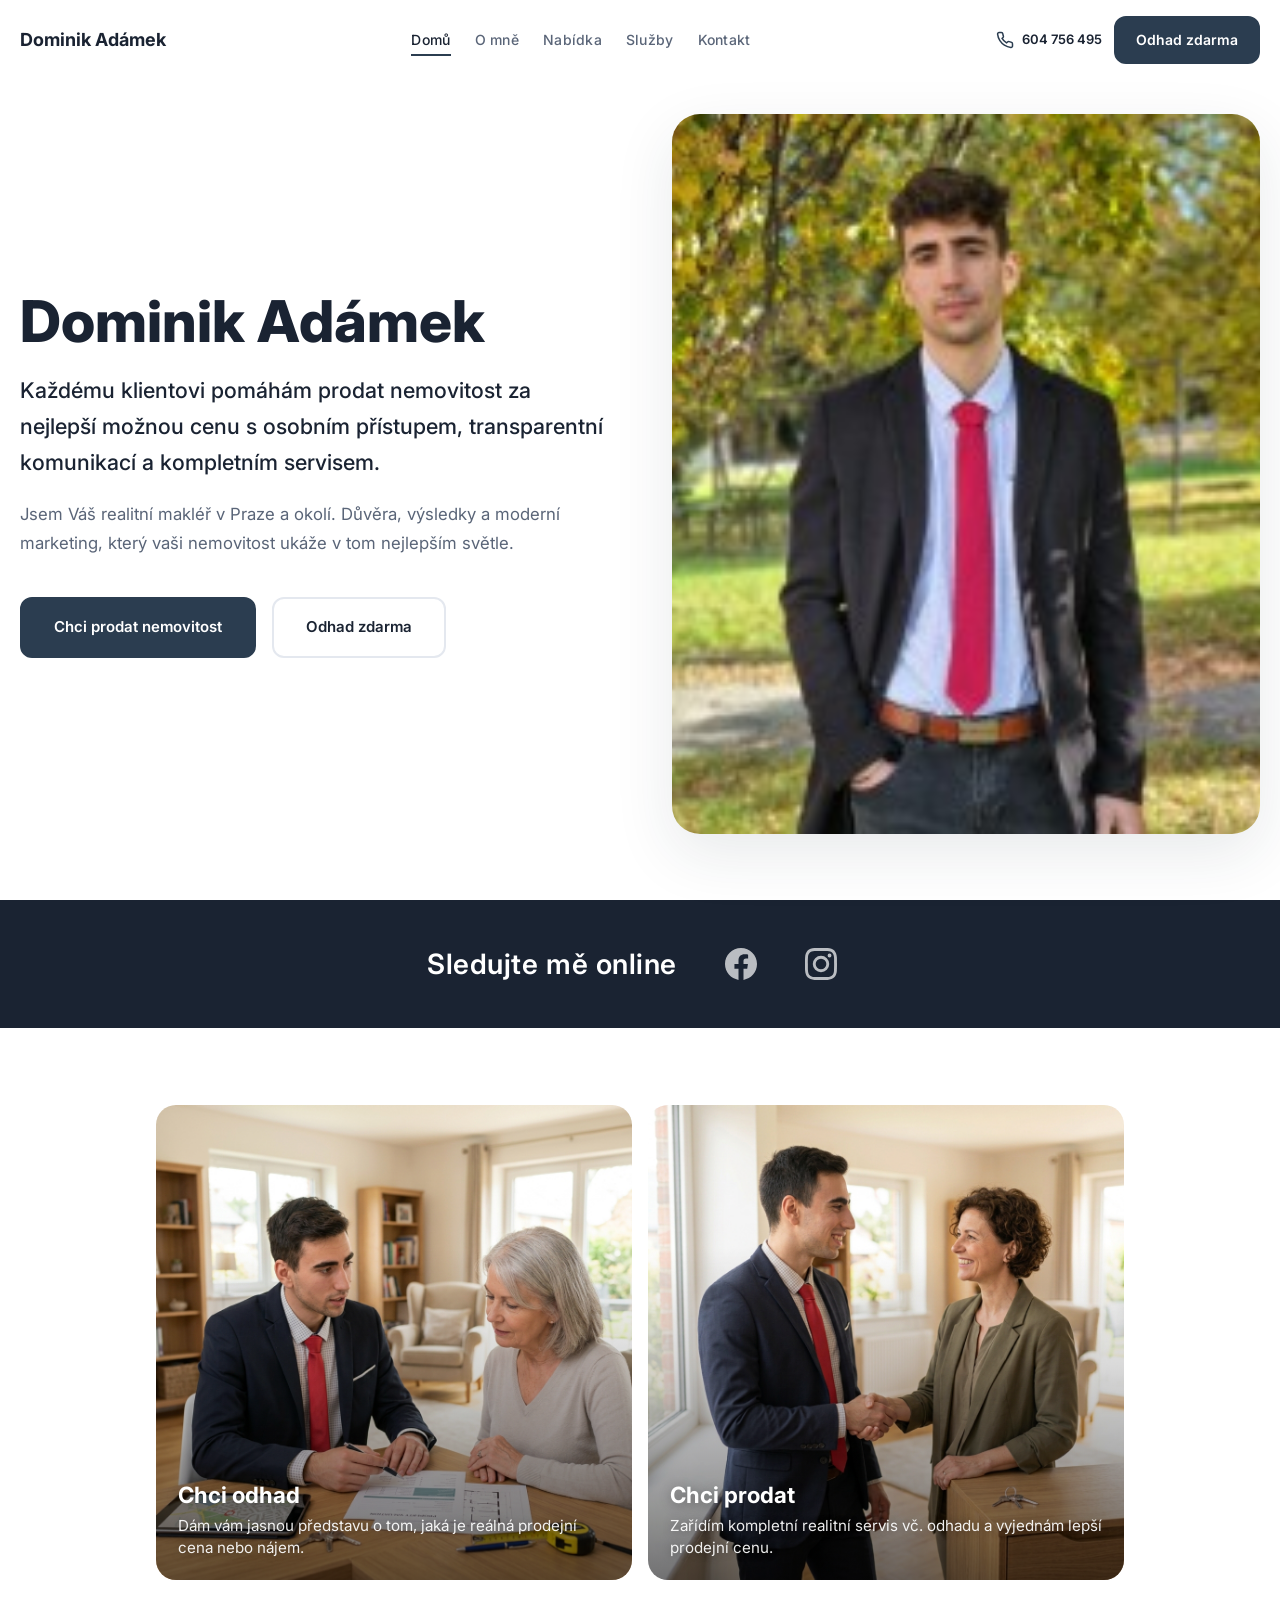
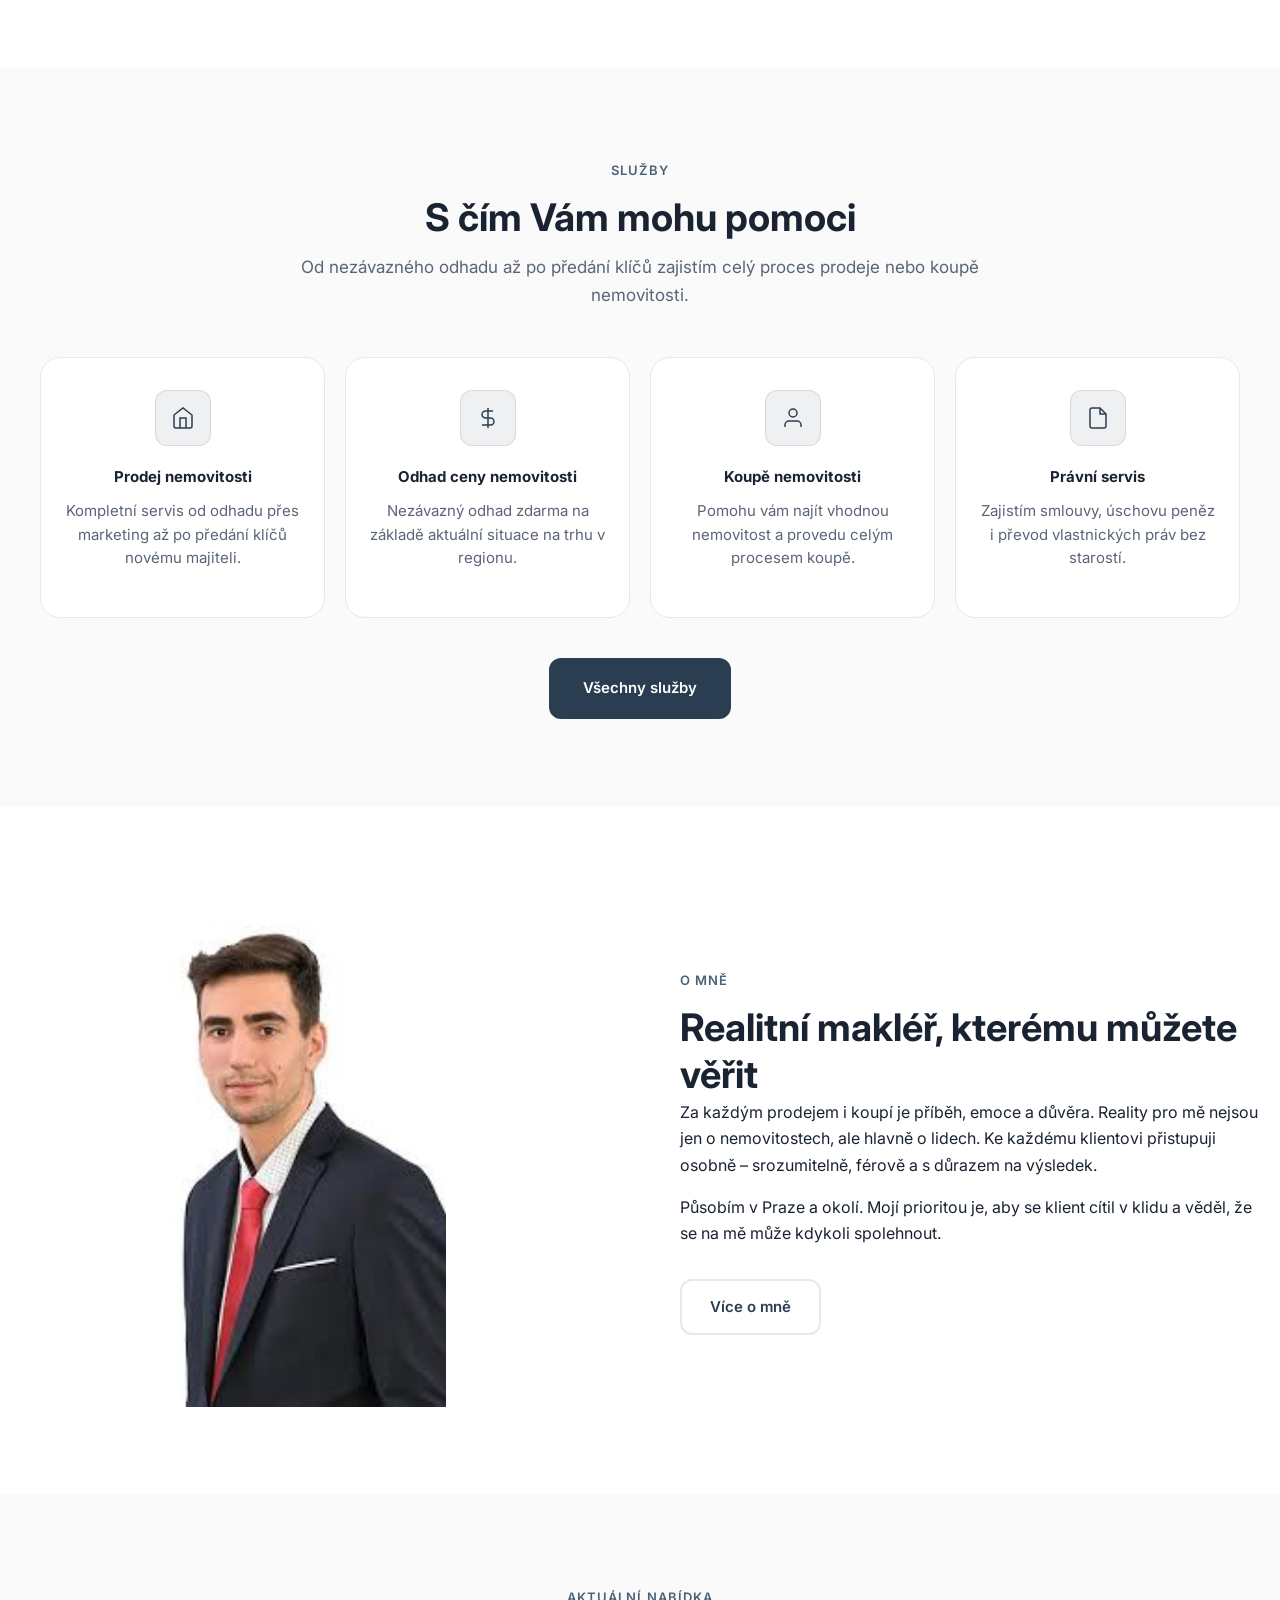
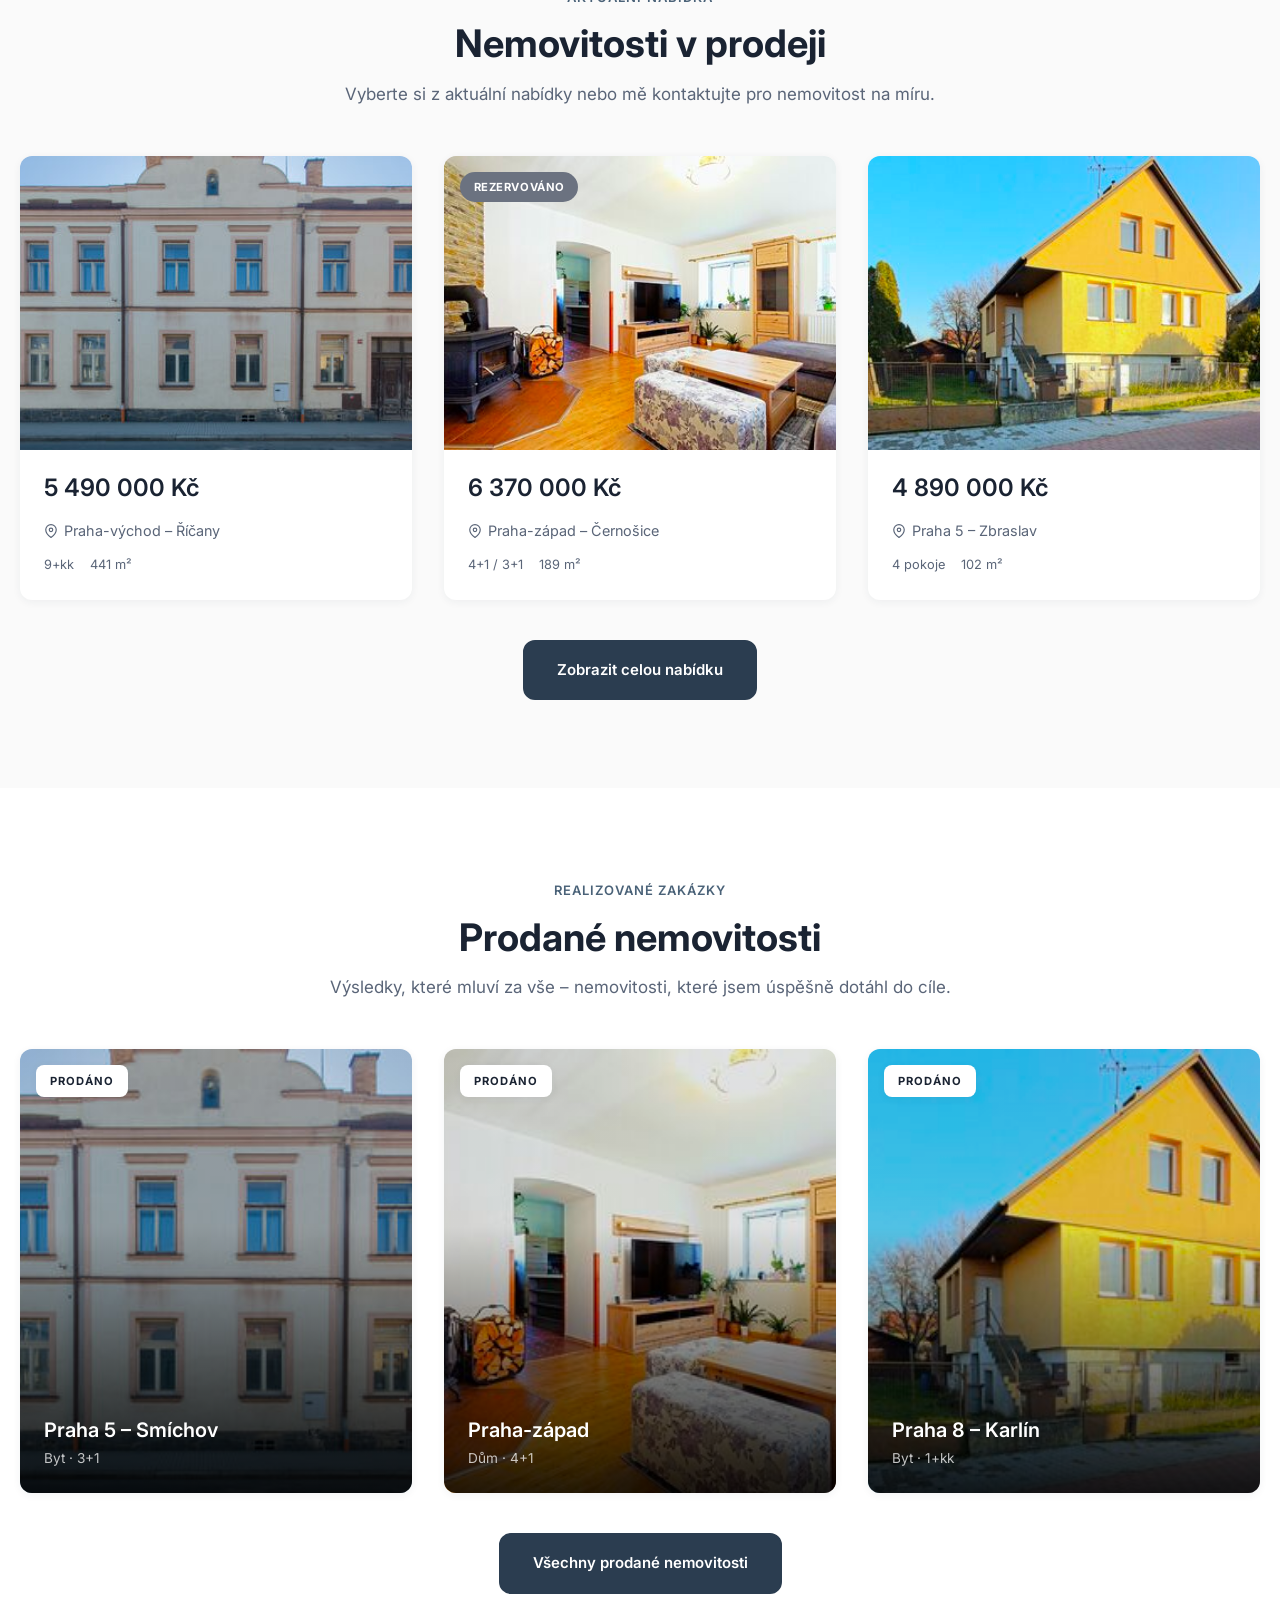
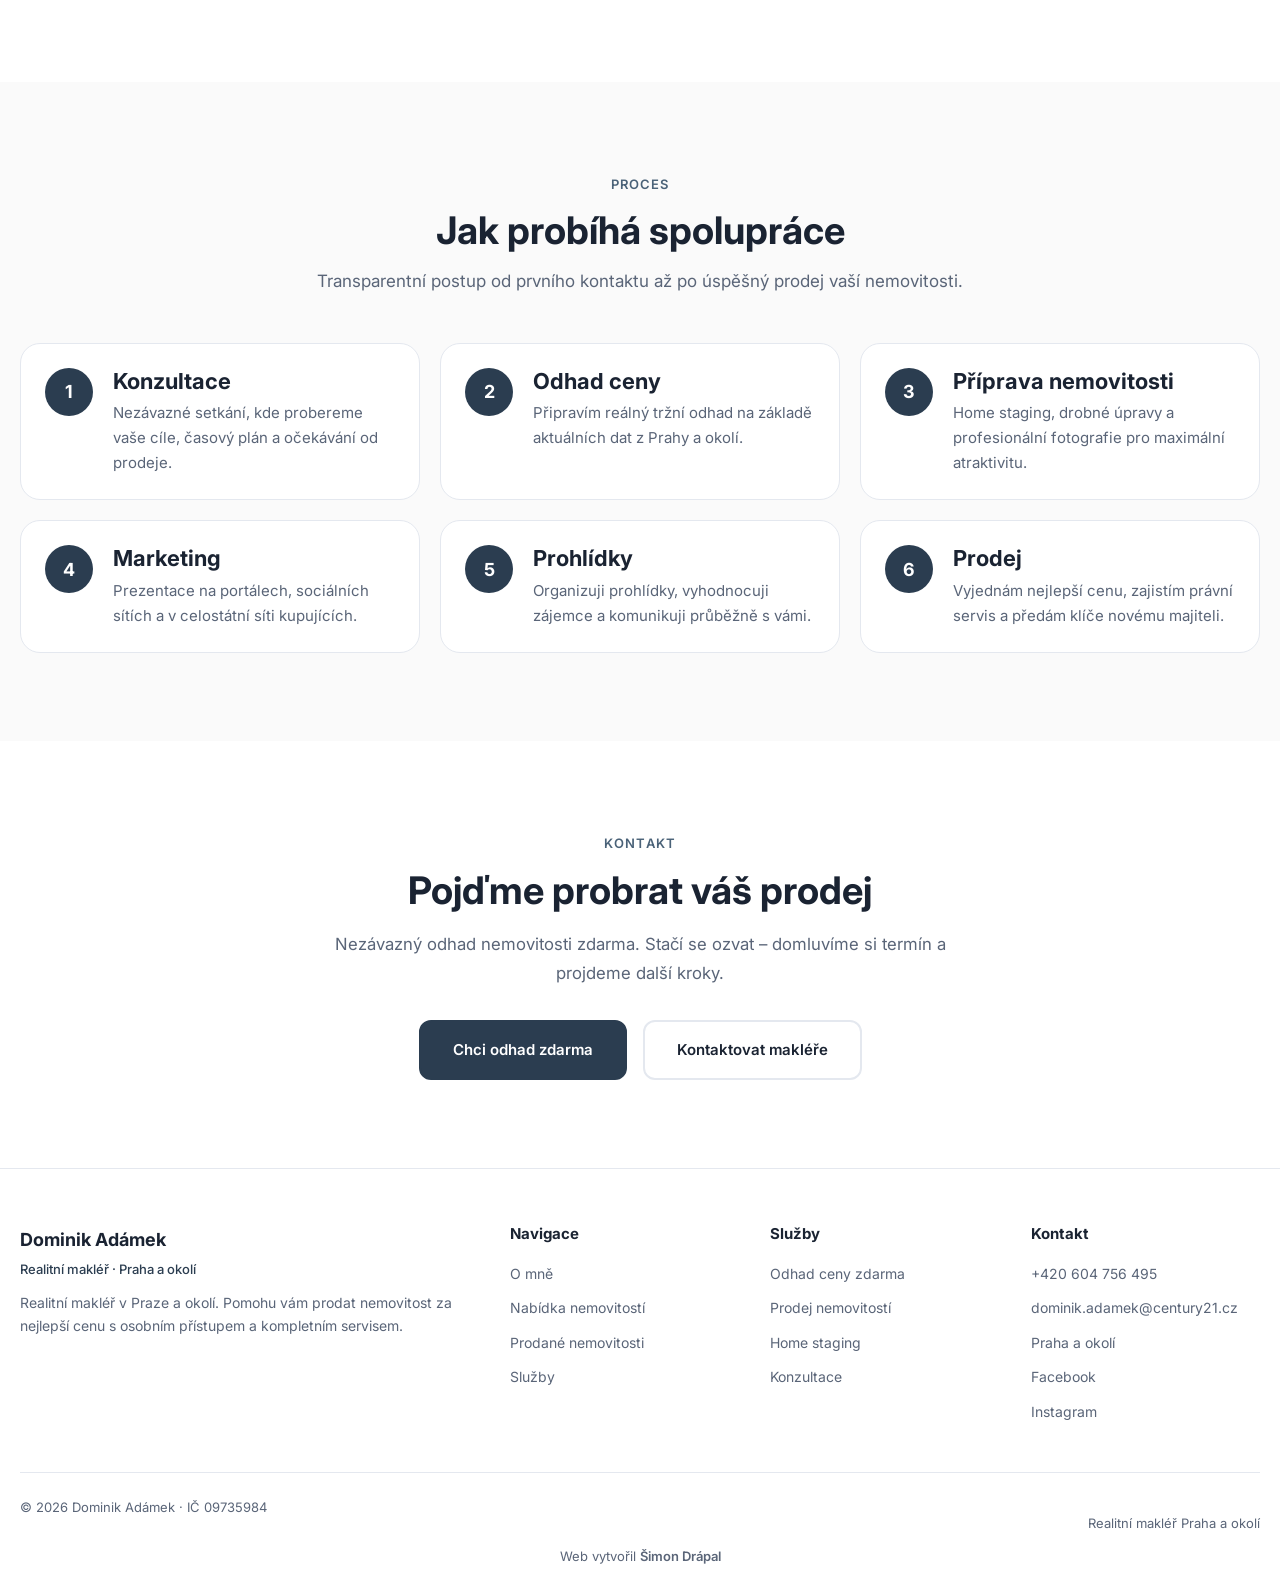
==== index.html @ d2e49d7f "ready pro prezentaci" ====
<!DOCTYPE html>
<html lang="cs">
<head>
  <meta charset="UTF-8">
  <meta name="viewport" content="width=device-width, initial-scale=1.0">
  <title>Dominik Adámek | Realitní makléř Praha a okolí</title>
  <meta name="description" content="Realitní makléř Dominik Adámek z Prahy. Prodej bytů, domů a nemovitostí v Praze a okolí. Nezávazný odhad ceny zdarma. Osobní přístup a maximální prodejní cena.">
  <meta name="keywords" content="realitní makléř Praha, prodej bytu Praha, prodej domu Praha, odhad nemovitosti zdarma Praha, realitní makléř Praha a okolí">
  <meta name="robots" content="index, follow">
  <link rel="canonical" href="index.html">

  <meta property="og:type" content="website">
  <meta property="og:title" content="Dominik Adámek | Realitní makléř Praha a okolí">
  <meta property="og:description" content="Prodám Vaši nemovitost za nejlepší možnou cenu. Realitní služby v Praze a okolí. Odhad ceny zdarma.">
  <meta property="og:url" content="index.html">
  <meta property="og:image" content="assets/images/agent.svg">
  <meta property="og:locale" content="cs_CZ">

  <meta name="twitter:card" content="summary_large_image">
  <meta name="twitter:title" content="Dominik Adámek | Realitní makléř Praha">
  <meta name="twitter:description" content="Prodej nemovitostí v Praze a okolí s osobním přístupem. Odhad ceny zdarma.">
  <meta name="twitter:image" content="assets/images/agent.svg">

  <link rel="preconnect" href="https://fonts.googleapis.com">
  <link rel="preconnect" href="https://fonts.gstatic.com" crossorigin>
  <link href="https://fonts.googleapis.com/css2?family=Inter:wght@400;500;600;700;800&display=swap" rel="stylesheet">
  <link rel="stylesheet" href="assets/css/style.css">

  <script type="application/ld+json">
  {
    "@context": "https://schema.org",
    "@type": "RealEstateAgent",
    "name": "Dominik Adámek",
    "image": "assets/images/agent.svg",
    "telephone": "+420604756495",
    "email": "dominik.adamek@century21.cz",
    "url": "index.html",
    "address": {
      "@type": "PostalAddress",
      "addressLocality": "Praha",
      "addressCountry": "CZ"
    },
    "areaServed": ["Praha", "Středočeský kraj"],
    "sameAs": [
      "https://www.facebook.com/p/Dominik-Ad%C3%A1mek-Realitn%C3%AD-Makl%C3%A9%C5%99-61567647118610/",
      "https://www.instagram.com/realityadamek/"
    ],
    "priceRange": "$$",
    "description": "Realitní makléř specializující se na prodej a pronájem nemovitostí v Praze a okolí."
  }
  </script>
  <script type="application/ld+json">
  {
    "@context": "https://schema.org",
    "@type": "LocalBusiness",
    "name": "Dominik Adámek – Realitní makléř",
    "image": "assets/images/agent.svg",
    "@id": "index.html",
    "url": "index.html",
    "telephone": "+420604756495",
    "email": "dominik.adamek@century21.cz",
    "address": {
      "@type": "PostalAddress",
      "addressLocality": "Praha",
      "addressCountry": "CZ"
    },
    "geo": {
      "@type": "GeoCoordinates",
      "latitude": 50.0755,
      "longitude": 14.4378
    },
    "openingHoursSpecification": {
      "@type": "OpeningHoursSpecification",
      "dayOfWeek": ["Monday","Tuesday","Wednesday","Thursday","Friday"],
      "opens": "08:00",
      "closes": "18:00"
    }
  }
  </script>
</head>
<body>

  <header class="header">
    <div class="container header__inner">
      <a href="index.html" class="logo" aria-label="Dominik Adámek – domů">Dominik Adámek</a>
      <nav class="header-nav" aria-label="Hlavní navigace">
        <ul>
          <li><a href="index.html">Domů</a></li>
          <li><a href="o-mne.html">O mně</a></li>
          <li><a href="nabidka.html">Nabídka</a></li>
          <li><a href="sluzby.html">Služby</a></li>
          <li><a href="kontakt.html">Kontakt</a></li>
        </ul>
      </nav>
      <div class="header__actions">
        <a href="tel:+420604756495" class="header__phone" aria-label="Zavolat na +420 604 756 495">
          <svg width="18" height="18" viewBox="0 0 24 24" fill="none" stroke="currentColor" stroke-width="2" aria-hidden="true"><path d="M22 16.92v3a2 2 0 0 1-2.18 2 19.79 19.79 0 0 1-8.63-3.07 19.5 19.5 0 0 1-6-6 19.79 19.79 0 0 1-3.07-8.67A2 2 0 0 1 4.11 2h3a2 2 0 0 1 2 1.72c.127.96.361 1.903.7 2.81a2 2 0 0 1-.45 2.11L8.09 9.91a16 16 0 0 0 6 6l1.27-1.27a2 2 0 0 1 2.11-.45c.907.339 1.85.573 2.81.7A2 2 0 0 1 22 16.92z"/></svg>
          <span>604 756 495</span>
        </a>
        <button class="nav-toggle" aria-label="Otevřít menu" aria-expanded="false">
          <span></span><span></span><span></span>
        </button>
        <a href="odhad.html" class="btn btn--primary btn--sm header__cta">Odhad zdarma</a>
      </div>
    </div>
  </header>

  <main>
    <!-- Hero -->
    <section class="hero" id="hero" aria-label="Úvodní sekce">
      <div class="container hero__inner">
        <div class="hero__content">
          <h1 class="hero__title">Dominik Adámek</h1>
          <p class="hero__subtitle">
            Každému klientovi pomáhám prodat nemovitost za nejlepší možnou cenu
            s osobním přístupem, transparentní komunikací a kompletním servisem.
          </p>
          <p class="hero__desc">
            Jsem Váš realitní makléř v Praze a okolí. Důvěra, výsledky
            a moderní marketing, který vaši nemovitost ukáže v tom nejlepším světle.
          </p>
          <div class="hero__cta">
            <a href="kontakt.html" class="btn btn--primary btn--lg">Chci prodat nemovitost</a>
            <a href="odhad.html" class="btn btn--outline-dark btn--lg">Odhad zdarma</a>
          </div>
        </div>
        <div class="hero__media-wrap">
          <img src="assets/images/fotka_1.jpeg" alt="Dominik Adámek, realitní makléř v Praze a okolí" class="hero__media" width="800" height="800" fetchpriority="high">
        </div>
      </div>
    </section>

    <div class="social-bar" aria-label="Sociální sítě">
      <div class="container social-bar__inner">
        <span class="social-bar__label">Sledujte mě online</span>
        <div class="social-bar__links">
          <a href="https://www.facebook.com/p/Dominik-Ad%C3%A1mek-Realitn%C3%AD-Makl%C3%A9%C5%99-61567647118610/" class="social-bar__link" target="_blank" rel="noopener noreferrer" aria-label="Facebook"><svg viewBox="0 0 24 24" fill="currentColor" width="32" height="32"><path d="M24 12.073c0-6.627-5.373-12-12-12s-12 5.373-12 12c0 5.99 4.388 10.954 10.125 11.854v-8.385H7.078v-3.47h3.047V9.43c0-3.007 1.792-4.669 4.533-4.669 1.312 0 2.686.235 2.686.235v2.953H15.83c-1.491 0-1.956.925-1.956 1.874v2.25h3.328l-.532 3.47h-2.796v8.385C19.612 23.027 24 18.062 24 12.073z"/></svg></a>
          <a href="https://www.instagram.com/realityadamek/" class="social-bar__link" target="_blank" rel="noopener noreferrer" aria-label="Instagram"><svg viewBox="0 0 24 24" fill="currentColor" width="32" height="32"><path d="M12 2.163c3.204 0 3.584.012 4.85.07 3.252.148 4.771 1.691 4.919 4.919.058 1.265.069 1.645.069 4.849 0 3.205-.012 3.584-.069 4.849-.149 3.225-1.664 4.771-4.919 4.919-1.266.058-1.644.07-4.85.07-3.204 0-3.584-.012-4.849-.07-3.26-.149-4.771-1.699-4.919-4.92-.058-1.265-.07-1.644-.07-4.849 0-3.204.013-3.583.07-4.849.149-3.227 1.664-4.771 4.919-4.919 1.266-.057 1.645-.069 4.849-.069zM12 0C8.741 0 8.333.014 7.053.072 2.695.272.273 2.69.073 7.052.014 8.333 0 8.741 0 12c0 3.259.014 3.668.072 4.948.2 4.358 2.618 6.78 6.98 6.98C8.333 23.986 8.741 24 12 24c3.259 0 3.668-.014 4.948-.072 4.354-.2 6.782-2.618 6.979-6.98.059-1.28.073-1.689.073-4.948 0-3.259-.014-3.667-.072-4.947-.196-4.354-2.617-6.78-6.979-6.98C15.668.014 15.259 0 12 0zm0 5.838a6.162 6.162 0 100 12.324 6.162 6.162 0 000-12.324zM12 16a4 4 0 110-8 4 4 0 010 8zm6.406-11.845a1.44 1.44 0 100 2.881 1.44 1.44 0 000-2.881z"/></svg></a>
        </div>
      </div>
    </div>

    <section class="cta-cards section" aria-label="Rychlé akce">
      <div class="container">
        <div class="cta-cards__grid">
          <a href="odhad.html" class="cta-card">
            <img src="assets/images/chci_odhad.jpg" alt="" class="cta-card__image" loading="lazy" width="800" height="800">
            <div class="cta-card__overlay">
              <h3 class="cta-card__title">Chci odhad</h3>
              <p class="cta-card__desc">Dám vám jasnou představu o tom, jaká je reálná prodejní cena nebo nájem.</p>
            </div>
          </a>
          <a href="kontakt.html" class="cta-card">
            <img src="assets/images/chci_prodat.jpg" alt="" class="cta-card__image" loading="lazy" width="800" height="800">
            <div class="cta-card__overlay">
              <h3 class="cta-card__title">Chci prodat</h3>
              <p class="cta-card__desc">Zařídím kompletní realitní servis vč. odhadu a vyjednám lepší prodejní cenu.</p>
            </div>
          </a>
        </div>
      </div>
    </section>

    <!-- Services -->
    <section class="section section--alt section-preview">
      <div class="container">
        <div class="section__header" data-animate>
          <span class="section__label">Služby</span>
          <h2>S čím Vám mohu pomoci</h2>
          <p class="section__subtitle">Od nezávazného odhadu až po předání klíčů zajistím celý proces prodeje nebo koupě nemovitosti.</p>
        </div>
        <div class="services-grid services-grid--preview">
          <div class="service-card service-card--preview" data-animate>
            <div class="service-card__icon" aria-hidden="true">
              <svg width="24" height="24" viewBox="0 0 24 24" fill="none" stroke="currentColor" stroke-width="1.5"><path d="M3 9l9-7 9 7v11a2 2 0 0 1-2 2H5a2 2 0 0 1-2-2z"/><polyline points="9 22 9 12 15 12 15 22"/></svg>
            </div>
            <h3>Prodej nemovitosti</h3>
            <p class="service-card__desc">Kompletní servis od odhadu přes marketing až po předání klíčů novému majiteli.</p>
          </div>
          <div class="service-card service-card--preview" data-animate>
            <div class="service-card__icon" aria-hidden="true">
              <svg width="24" height="24" viewBox="0 0 24 24" fill="none" stroke="currentColor" stroke-width="1.5"><path d="M12 2v20M17 5H9.5a3.5 3.5 0 0 0 0 7h5a3.5 3.5 0 0 1 0 7H6"/></svg>
            </div>
            <h3>Odhad ceny nemovitosti</h3>
            <p class="service-card__desc">Nezávazný odhad zdarma na základě aktuální situace na trhu v regionu.</p>
          </div>
          <div class="service-card service-card--preview" data-animate>
            <div class="service-card__icon" aria-hidden="true">
              <svg width="24" height="24" viewBox="0 0 24 24" fill="none" stroke="currentColor" stroke-width="1.5"><path d="M20 21v-2a4 4 0 0 0-4-4H8a4 4 0 0 0-4 4v2"/><circle cx="12" cy="7" r="4"/></svg>
            </div>
            <h3>Koupě nemovitosti</h3>
            <p class="service-card__desc">Pomohu vám najít vhodnou nemovitost a provedu celým procesem koupě.</p>
          </div>
          <div class="service-card service-card--preview" data-animate>
            <div class="service-card__icon" aria-hidden="true">
              <svg width="24" height="24" viewBox="0 0 24 24" fill="none" stroke="currentColor" stroke-width="1.5"><path d="M14 2H6a2 2 0 0 0-2 2v16a2 2 0 0 0 2 2h12a2 2 0 0 0 2-2V8z"/><polyline points="14 2 14 8 20 8"/></svg>
            </div>
            <h3>Právní servis</h3>
            <p class="service-card__desc">Zajistím smlouvy, úschovu peněz i převod vlastnických práv bez starostí.</p>
          </div>
        </div>
        <div class="section-preview__footer" data-animate>
          <a href="sluzby.html" class="btn btn--primary btn--lg">Všechny služby</a>
        </div>
      </div>
    </section>

    <!-- About preview -->
    <section class="section">
      <div class="container">
        <div class="about-preview">
          <div class="about-preview__image" data-animate>
            <img src="assets/images/fotka_2.jpeg" alt="Dominik Adámek – realitní makléř Praha a okolí" width="1000" height="1284" loading="lazy">
          </div>
          <div data-animate>
            <span class="section__label">O mně</span>
            <h2>Realitní makléř, kterému můžete věřit</h2>
            <p>Za každým prodejem i koupí je příběh, emoce a důvěra. Reality pro mě nejsou jen o nemovitostech, ale hlavně o lidech. Ke každému klientovi přistupuji osobně – srozumitelně, férově a s důrazem na výsledek.</p>
            <p>Působím v Praze a okolí. Mojí prioritou je, aby se klient cítil v klidu a věděl, že se na mě může kdykoli spolehnout.</p>
            <a href="o-mne.html" class="btn btn--secondary mt-2">Více o mně</a>
          </div>
        </div>
      </div>
    </section>

    <!-- Active listings -->
    <section class="section section--alt section-preview">
      <div class="container">
        <div class="section__header" data-animate>
          <span class="section__label">Aktuální nabídka</span>
          <h2>Nemovitosti v prodeji</h2>
          <p class="section__subtitle">Vyberte si z aktuální nabídky nebo mě kontaktujte pro nemovitost na míru.</p>
        </div>
        <div class="listings-grid" id="featured-properties" data-limit="3"></div>
        <div class="section-preview__footer" data-animate>
          <a href="nabidka.html" class="btn btn--primary btn--lg">Zobrazit celou nabídku</a>
        </div>
      </div>
    </section>

    <!-- Sold properties -->
    <section class="section section-preview">
      <div class="container">
        <div class="section__header" data-animate>
          <span class="section__label">Realizované zakázky</span>
          <h2>Prodané nemovitosti</h2>
          <p class="section__subtitle">Výsledky, které mluví za vše – nemovitosti, které jsem úspěšně dotáhl do cíle.</p>
        </div>
        <div class="deals-grid" id="sold-preview" data-limit="3"></div>
        <div class="section-preview__footer" data-animate>
          <a href="nabidka.html?tab=prodano" class="btn btn--primary btn--lg">Všechny prodané nemovitosti</a>
        </div>
      </div>
    </section>

    <!-- Process -->
    <section class="section section--alt">
      <div class="container">
        <div class="section__header" data-animate>
          <span class="section__label">Proces</span>
          <h2>Jak probíhá spolupráce</h2>
          <p class="section__subtitle">Transparentní postup od prvního kontaktu až po úspěšný prodej vaší nemovitosti.</p>
        </div>
        <div class="process-grid">
          <div class="process-step" data-animate>
            <div class="process-step__number">1</div>
            <div>
              <h3>Konzultace</h3>
              <p>Nezávazné setkání, kde probereme vaše cíle, časový plán a očekávání od prodeje.</p>
            </div>
          </div>
          <div class="process-step" data-animate>
            <div class="process-step__number">2</div>
            <div>
              <h3>Odhad ceny</h3>
              <p>Připravím reálný tržní odhad na základě aktuálních dat z Prahy a okolí.</p>
            </div>
          </div>
          <div class="process-step" data-animate>
            <div class="process-step__number">3</div>
            <div>
              <h3>Příprava nemovitosti</h3>
              <p>Home staging, drobné úpravy a profesionální fotografie pro maximální atraktivitu.</p>
            </div>
          </div>
          <div class="process-step" data-animate>
            <div class="process-step__number">4</div>
            <div>
              <h3>Marketing</h3>
              <p>Prezentace na portálech, sociálních sítích a v celostátní síti kupujících.</p>
            </div>
          </div>
          <div class="process-step" data-animate>
            <div class="process-step__number">5</div>
            <div>
              <h3>Prohlídky</h3>
              <p>Organizuji prohlídky, vyhodnocuji zájemce a komunikuji průběžně s vámi.</p>
            </div>
          </div>
          <div class="process-step" data-animate>
            <div class="process-step__number">6</div>
            <div>
              <h3>Prodej</h3>
              <p>Vyjednám nejlepší cenu, zajistím právní servis a předám klíče novému majiteli.</p>
            </div>
          </div>
        </div>
      </div>
    </section>

    <section class="section home-cta" aria-labelledby="preview-kontakt">
      <div class="container">
        <div class="home-cta__inner" data-animate>
          <span class="section__label">Kontakt</span>
          <h2 id="preview-kontakt">Pojďme probrat váš prodej</h2>
          <p class="home-cta__desc">Nezávazný odhad nemovitosti zdarma. Stačí se ozvat – domluvíme si termín a projdeme další kroky.</p>
          <div class="home-cta__actions">
            <a href="odhad.html" class="btn btn--primary btn--lg">Chci odhad zdarma</a>
            <a href="kontakt.html" class="btn btn--outline-dark btn--lg">Kontaktovat makléře</a>
          </div>
        </div>
      </div>
    </section>
  </main>

  <footer class="footer">
    <div class="container">
      <div class="footer__grid">
        <div class="footer__brand">
          <a href="index.html" class="logo">Dominik Adámek</a>
          <span class="logo__tagline">Realitní makléř · Praha a okolí</span>
          <p>Realitní makléř v Praze a okolí. Pomohu vám prodat nemovitost za nejlepší cenu s osobním přístupem a kompletním servisem.</p>
        </div>
        <div>
          <h4>Navigace</h4>
          <ul>
            <li><a href="o-mne.html">O mně</a></li>
            <li><a href="nabidka.html">Nabídka nemovitostí</a></li>
            <li><a href="nabidka.html?tab=prodano">Prodané nemovitosti</a></li>
            <li><a href="sluzby.html">Služby</a></li>
          </ul>
        </div>
        <div>
          <h4>Služby</h4>
          <ul>
            <li><a href="odhad.html">Odhad ceny zdarma</a></li>
            <li><a href="sluzby.html">Prodej nemovitostí</a></li>
            <li><a href="sluzby.html">Home staging</a></li>
            <li><a href="kontakt.html">Konzultace</a></li>
          </ul>
        </div>
        <div>
          <h4>Kontakt</h4>
          <ul>
            <li><a href="tel:+420604756495">+420 604 756 495</a></li>
            <li><a href="mailto:dominik.adamek@century21.cz">dominik.adamek@century21.cz</a></li>
            <li><a href="kontakt.html">Praha a okolí</a></li>
            <li><a href="https://www.facebook.com/p/Dominik-Ad%C3%A1mek-Realitn%C3%AD-Makl%C3%A9%C5%99-61567647118610/" target="_blank" rel="noopener">Facebook</a></li>
            <li><a href="https://www.instagram.com/realityadamek/" target="_blank" rel="noopener">Instagram</a></li>
          </ul>
        </div>
      </div>
      <div class="footer__bottom">
        <p>&copy; 2026 Dominik Adámek · IČ 09735984</p>
        <p>Realitní makléř Praha a okolí</p>
      </div>
      <p class="footer__credit">Web vytvořil <a href="https://simondrapal.cz/" target="_blank" rel="noopener noreferrer">Šimon Drápal</a></p>
    </div>
  </footer>

  <script src="assets/js/properties-data.js" defer></script>
  <script src="assets/js/main.js" defer></script>
</body>
</html>
---- assets/css/style.css ----
/* ============================================
   Dominik Adámek – Realitní makléř
   Mobile First · Clean · Personal
   ============================================ */

:root {
  --color-primary: #2b3d50;
  --color-primary-dark: #1e2d3d;
  --color-primary-light: #4a6278;
  --color-accent: #4a6278;
  --color-accent-hover: #2b3d50;
  --color-star: #f4c105;
  --color-sky: #5b7b8c;
  --color-sold: #5c6b7a;
  --color-error: #c0392b;
  --color-white: #ffffff;
  --color-bg: #fafafa;
  --color-bg-alt: #f5f7fa;
  --color-text: #1a2332;
  --color-text-muted: #5a6578;
  --color-border: #e4e8ef;
  --color-success: #1a8a4a;
  --color-primary-soft: rgba(43, 61, 80, 0.08);
  --color-accent-soft: rgba(43, 61, 80, 0.12);

  --font-sans: 'Inter', system-ui, -apple-system, 'Segoe UI', Roboto, sans-serif;
  --radius-sm: 8px;
  --radius-md: 12px;
  --radius-lg: 20px;
  --radius-xl: 28px;
  --shadow-sm: 0 2px 8px rgba(30, 45, 61, 0.06);
  --shadow-md: 0 8px 30px rgba(30, 45, 61, 0.08);
  --shadow-lg: 0 20px 60px rgba(30, 45, 61, 0.1);
  --transition: 0.3s cubic-bezier(0.4, 0, 0.2, 1);
  --header-height: 72px;
  --container: 1440px;
}

*, *::before, *::after { box-sizing: border-box; margin: 0; padding: 0; }

html {
  scroll-behavior: smooth;
  -webkit-text-size-adjust: 100%;
}

body {
  font-family: var(--font-sans);
  font-size: 1rem;
  line-height: 1.65;
  color: var(--color-text);
  background: var(--color-white);
  overflow-x: hidden;
}


img {
  max-width: 100%;
  height: auto;
  display: block;
}

a {
  color: var(--color-primary);
  text-decoration: none;
  transition: color var(--transition);
}

a:hover { color: var(--color-accent); }

ul, ol { list-style: none; }

h1, h2, h3, h4 {
  line-height: 1.25;
  font-weight: 700;
  color: var(--color-text);
}

h1 { font-size: clamp(2rem, 5vw, 3.25rem); }
h2 { font-size: clamp(1.625rem, 3.5vw, 2.375rem); }
h3 { font-size: clamp(1.125rem, 2vw, 1.375rem); }

p + p { margin-top: 1rem; }

.container {
  width: 100%;
  max-width: var(--container);
  margin: 0 auto;
  padding: 0 1.25rem;
}

.section {
  padding: 4rem 0;
}

.section--alt {
  background: var(--color-bg);
}

.section--dark {
  background: var(--color-bg);
  color: var(--color-text);
}

.section--dark h2,
.section--dark h3,
.section--dark p { color: var(--color-text); }

.section__header {
  text-align: center;
  max-width: 680px;
  margin: 0 auto 3rem;
}

.section__label {
  display: inline-block;
  font-size: 0.8125rem;
  font-weight: 600;
  letter-spacing: 0.08em;
  text-transform: uppercase;
  color: var(--color-accent);
  margin-bottom: 0.75rem;
}

.section__subtitle {
  color: var(--color-text-muted);
  font-size: 1.0625rem;
  margin-top: 0.75rem;
}

.section--dark .section__subtitle { color: var(--color-text-muted); }

/* ── Buttons ── */
.btn {
  display: inline-flex;
  align-items: center;
  justify-content: center;
  gap: 0.5rem;
  padding: 0.875rem 1.75rem;
  font-size: 0.9375rem;
  font-weight: 600;
  font-family: inherit;
  border-radius: var(--radius-md);
  border: 2px solid transparent;
  cursor: pointer;
  transition: all var(--transition);
  text-align: center;
  white-space: nowrap;
}

.btn--primary {
  background: var(--color-primary);
  color: var(--color-white);
  border-color: var(--color-primary);
}

.btn--primary:hover {
  background: var(--color-primary-dark);
  border-color: var(--color-primary-dark);
  color: var(--color-white);
  transform: translateY(-2px);
  box-shadow: 0 6px 20px rgba(30, 45, 61, 0.25);
}

.btn--secondary {
  background: transparent;
  color: var(--color-primary);
  border-color: var(--color-border);
}

.btn--secondary:hover {
  background: var(--color-primary-soft);
  border-color: var(--color-primary);
  color: var(--color-primary);
  transform: translateY(-2px);
}

.btn--outline {
  background: transparent;
  color: var(--color-primary);
  border-color: var(--color-primary);
}

.btn--outline:hover {
  background: var(--color-primary);
  color: var(--color-white);
}

.btn--white {
  background: var(--color-white);
  color: var(--color-text);
  border-color: var(--color-border);
}

.btn--white:hover {
  background: var(--color-bg);
  color: var(--color-text);
  border-color: var(--color-text-muted);
}

.btn--outline-dark {
  background: transparent;
  color: var(--color-text);
  border-color: var(--color-border);
}

.btn--outline-dark:hover {
  border-color: var(--color-text);
  background: var(--color-bg);
  color: var(--color-text);
  transform: translateY(-2px);
}

.btn--lg {
  padding: 1rem 2rem;
  font-size: 0.9375rem;
}

.btn--sm {
  padding: 0.625rem 1.25rem;
  font-size: 0.875rem;
}

.btn--ghost {
  background: transparent;
  border: 2px solid var(--color-border);
  color: var(--color-text);
}

.btn--ghost:hover {
  border-color: var(--color-primary);
  color: var(--color-primary);
  background: var(--color-primary-soft);
}

.btn-group {
  display: flex;
  flex-wrap: wrap;
  gap: 1rem;
}

/* ── Header ── */
.header {
  position: fixed;
  top: 0;
  left: 0;
  right: 0;
  z-index: 1000;
  height: var(--header-height);
  background: rgba(255, 255, 255, 0.95);
  backdrop-filter: blur(12px);
  -webkit-backdrop-filter: blur(12px);
  border-bottom: 1px solid transparent;
  transition: all var(--transition);
}

.header.is-scrolled {
  border-bottom-color: var(--color-border);
  box-shadow: var(--shadow-sm);
}

.header__inner {
  display: flex;
  align-items: center;
  gap: 1rem;
  height: var(--header-height);
}

.logo {
  font-weight: 700;
  font-size: clamp(1rem, 2.5vw, 1.125rem);
  color: var(--color-text);
  white-space: nowrap;
  flex-shrink: 0;
}

.logo:hover { color: var(--color-primary); }

.header-nav {
  flex: 1;
  min-width: 0;
}

.header-nav ul {
  display: flex;
  align-items: center;
  justify-content: center;
  gap: 1.5rem;
  flex-wrap: wrap;
}

.header-nav a {
  display: block;
  padding: 0.125rem 0;
  font-size: 0.8125rem;
  font-weight: 500;
  color: var(--color-text-muted);
  letter-spacing: 0.02em;
  transition: color var(--transition);
  white-space: nowrap;
  position: relative;
}

.header-nav a::after {
  content: '';
  position: absolute;
  bottom: -2px;
  left: 0;
  width: 0;
  height: 2px;
  background: var(--color-primary);
  transition: width var(--transition);
}

.header-nav a:hover,
.header-nav a.is-active {
  color: var(--color-text);
  background: transparent;
}

.header-nav a:hover::after,
.header-nav a.is-active::after {
  width: 100%;
}

.header__actions {
  display: flex;
  align-items: center;
  gap: 0.75rem;
  flex-shrink: 0;
  margin-left: auto;
}

.header__phone {
  display: none;
  align-items: center;
  gap: 0.5rem;
  color: var(--color-text);
  font-size: 0.8125rem;
  font-weight: 600;
  white-space: nowrap;
  transition: color var(--transition);
}

.header__phone:hover {
  color: var(--color-primary);
}

.header__phone svg {
  flex-shrink: 0;
  color: var(--color-primary);
}

.header__cta {
  flex-shrink: 0;
}

.nav-toggle {
  display: flex;
  flex-direction: column;
  justify-content: center;
  gap: 5px;
  width: 40px;
  height: 40px;
  background: none;
  border: none;
  cursor: pointer;
  padding: 8px;
  z-index: 1001;
  flex-shrink: 0;
}

.nav-toggle span {
  display: block;
  width: 20px;
  height: 2px;
  background: var(--color-text);
  border-radius: 2px;
  transition: all var(--transition);
}

.nav-toggle.is-active span:nth-child(1) {
  transform: translateY(7px) rotate(45deg);
}

.nav-toggle.is-active span:nth-child(2) { opacity: 0; }

.nav-toggle.is-active span:nth-child(3) {
  transform: translateY(-7px) rotate(-45deg);
}

body.nav-open { overflow: hidden; }

/* ── Hero ── */
.hero {
  position: relative;
  min-height: 100vh;
  min-height: 100dvh;
  display: flex;
  align-items: center;
  background: var(--color-white);
  padding: calc(var(--header-height) + 2rem) 0 4rem;
}

.hero__inner {
  display: grid;
  grid-template-columns: 1fr 1fr;
  gap: clamp(2rem, 5vw, 4rem);
  align-items: center;
}

.hero__content {
  position: relative;
  z-index: 1;
  text-align: left;
  color: var(--color-text);
}

.hero__partner {
  display: flex;
  align-items: center;
  margin-bottom: clamp(16px, 1.875vw, 27px);
}

.hero__partner-logo {
  height: clamp(64px, 6vw, 88px);
  width: auto;
  max-width: min(100%, 280px);
  display: block;
}

.hero__title {
  font-size: clamp(2.25rem, 4.5vw, 3.75rem);
  font-weight: 800;
  line-height: 1.1;
  margin-bottom: 0.75rem;
  color: var(--color-text);
}

.hero__subtitle {
  font-size: clamp(1.05rem, 2vw, 1.35rem);
  font-weight: 500;
  color: var(--color-text);
  margin-bottom: 1.25rem;
  line-height: 1.65;
  max-width: 620px;
}

.hero__desc {
  font-size: clamp(0.95rem, 1.5vw, 1.05rem);
  color: var(--color-text-muted);
  max-width: 620px;
  margin: 0 0 2.5rem;
  line-height: 1.7;
}

.hero__cta {
  display: flex;
  gap: 1rem;
  justify-content: flex-start;
  flex-wrap: wrap;
}

.hero__media-wrap {
  position: relative;
  border-radius: var(--radius-xl);
  overflow: hidden;
  box-shadow: var(--shadow-lg);
  aspect-ratio: 4 / 5;
  max-height: min(80vh, 760px);
  justify-self: stretch;
  width: 100%;
}

.hero__media,
.hero__video {
  width: 100%;
  height: 100%;
  object-fit: cover;
  object-position: center top;
  display: block;
}

.hero__bg {
  position: absolute;
  inset: 0;
  z-index: 0;
  opacity: 0.5;
}

.hero__bg img {
  width: 100%;
  height: 100%;
  object-fit: cover;
}

.hero__overlay {
  position: absolute;
  inset: 0;
  background: linear-gradient(
    to bottom,
    rgba(43, 61, 80, 0.04) 0%,
    rgba(255, 255, 255, 0.82) 45%,
    rgba(255, 255, 255, 1) 100%
  );
}

.hero__badge {
  display: inline-flex;
  align-items: center;
  gap: 0.5rem;
  background: var(--color-primary-soft);
  border: 1px solid rgba(43, 61, 80, 0.15);
  color: var(--color-primary);
  padding: 0.5rem 1rem;
  border-radius: 50px;
  font-size: 0.8125rem;
  font-weight: 600;
  margin-bottom: 1.5rem;
}

.hero h1 {
  color: var(--color-text);
  margin-bottom: 1.25rem;
}

.hero--page {
  min-height: auto;
  padding: calc(var(--header-height) + 3rem) 0 1.5rem;
  background: var(--color-white);
}

.hero--page-gray {
  background: var(--color-bg);
}

.hero--page:has(+ .section),
.hero--page:has(+ .page-placeholder) {
  padding-bottom: 1.5rem;
}

.hero--page + .section {
  padding-top: 1.5rem;
}

.hero--page .hero__content {
  max-width: none;
}

.hero--page h1 {
  font-size: clamp(2rem, 4vw, 3rem);
  font-weight: 700;
  line-height: 1.15;
  margin-bottom: 0.75rem;
  color: var(--color-text);
}

.hero--page .hero__subtitle {
  font-size: 1.05rem;
  font-weight: 400;
  color: var(--color-text-muted);
  line-height: 1.7;
  margin-bottom: 0;
  max-width: 640px;
}

.hero__logo {
  margin-top: 2rem;
}

.hero__logo a {
  display: inline-block;
  opacity: 0.9;
  transition: opacity var(--transition), transform var(--transition);
}

.hero__logo a:hover {
  opacity: 1;
  transform: scale(1.03);
}

.hero__logo img {
  display: block;
  width: auto;
  max-width: min(140px, 42vw);
  height: auto;
}

/* ── Social bar ── */
.social-bar {
  background: var(--color-text);
  padding: 2rem 0;
}

.social-bar__inner {
  display: flex;
  align-items: center;
  justify-content: center;
  gap: 2rem;
  flex-wrap: wrap;
}

.social-bar__label {
  font-size: clamp(1.25rem, 2.5vw, 1.75rem);
  font-weight: 600;
  letter-spacing: 0.02em;
  color: var(--color-white);
}

.social-bar__links {
  display: flex;
  gap: 1rem;
}

.social-bar__link {
  display: flex;
  align-items: center;
  justify-content: center;
  width: 64px;
  height: 64px;
  color: rgba(255, 255, 255, 0.7);
  transition: all var(--transition);
}

.social-bar__link:hover {
  color: var(--color-accent);
  transform: translateY(-3px);
}

/* ── CTA cards ── */
.cta-cards {
  background: var(--color-white);
  padding: 0 0 4rem;
}

.social-bar + .cta-cards {
  padding-top: clamp(3.5rem, 6vw, 5.5rem);
}

.cta-cards__grid {
  display: grid;
  grid-template-columns: repeat(2, 1fr);
  gap: 1rem;
  width: 78%;
  margin: 0 auto;
}

.cta-card {
  position: relative;
  display: block;
  aspect-ratio: 1 / 1;
  border-radius: var(--radius-lg);
  overflow: hidden;
}

.cta-card::after {
  content: '';
  position: absolute;
  inset: 0;
  background: linear-gradient(
    to top,
    rgba(0, 0, 0, 0.55) 0%,
    rgba(0, 0, 0, 0.15) 45%,
    transparent 70%
  );
  z-index: 1;
  pointer-events: none;
}

.cta-card:hover .cta-card__image {
  transform: scale(1.05);
}

.cta-card__image {
  position: absolute;
  inset: 0;
  width: 100%;
  height: 100%;
  object-fit: cover;
  transition: transform 0.5s ease;
}

.cta-card__overlay {
  position: absolute;
  bottom: 0;
  left: 0;
  right: 0;
  z-index: 2;
  padding: clamp(0.85rem, 2vw, 1.35rem);
}

.cta-card__title {
  font-size: clamp(1.05rem, 2vw, 1.4rem);
  font-weight: 700;
  color: var(--color-white);
  margin-bottom: 0.35rem;
  line-height: 1.2;
  text-shadow: 0 2px 12px rgba(0, 0, 0, 0.35);
}

.cta-card__desc {
  font-size: clamp(0.85rem, 1.3vw, 0.95rem);
  color: rgba(255, 255, 255, 0.92);
  line-height: 1.45;
  text-shadow: 0 1px 8px rgba(0, 0, 0, 0.35);
}

/* ── Trust cards ── */
.trust-grid {
  display: grid;
  grid-template-columns: 1fr;
  gap: 1.25rem;
}

.trust-card {
  background: var(--color-white);
  border-radius: var(--radius-lg);
  padding: 1.75rem;
  box-shadow: var(--shadow-sm);
  border: 1px solid var(--color-border);
  transition: all var(--transition);
}

.trust-card:hover {
  transform: translateY(-4px);
  box-shadow: var(--shadow-md);
}

.trust-card__icon {
  width: 52px;
  height: 52px;
  background: var(--color-primary-soft);
  border: 1px solid rgba(43, 61, 80, 0.12);
  border-radius: var(--radius-md);
  display: flex;
  align-items: center;
  justify-content: center;
  color: var(--color-primary);
  margin-bottom: 1.25rem;
}

.trust-card h3 { margin-bottom: 0.5rem; }

.trust-card p {
  color: var(--color-text-muted);
  font-size: 0.9375rem;
}

/* ── About preview ── */
.about-preview {
  display: grid;
  grid-template-columns: 1fr;
  gap: 3rem;
  align-items: center;
}

.about-preview__image {
  position: relative;
  width: 100%;
  max-width: 32rem;
  aspect-ratio: 1;
  border-radius: var(--radius-xl);
  overflow: hidden;
  background: transparent;
}

.about-preview__image img {
  display: block;
  width: 100%;
  height: 100%;
  object-fit: contain;
  object-position: top center;
}

.about__intro {
  color: var(--color-text-muted);
  margin-bottom: 1rem;
}

.about__intro:last-of-type {
  margin-bottom: 1.75rem;
}

.about__social {
  display: flex;
  flex-wrap: wrap;
  align-items: center;
  gap: 0.75rem;
}

.about__social-link {
  display: flex;
  align-items: center;
  justify-content: center;
  width: 48px;
  height: 48px;
  border-radius: 50%;
  border: 1px solid var(--color-border);
  background: var(--color-white);
  color: var(--color-text);
  transition: all var(--transition);
}

.about__social-link:hover {
  border-color: var(--color-primary);
  background: var(--color-primary-soft);
  color: var(--color-primary);
  transform: translateY(-2px);
}

.about__social-link svg {
  width: 22px;
  height: 22px;
}

/* ── Property cards ── */
.properties-grid,
.listings-grid,
.deals-grid {
  display: grid;
  grid-template-columns: repeat(auto-fill, minmax(320px, 1fr));
  gap: 2rem;
}

.section-preview__footer {
  display: flex;
  justify-content: center;
  margin-top: 2.5rem;
}

a.listing-card,
a.deal-card {
  display: block;
  text-decoration: none;
  color: inherit;
}

.listing-card {
  background: var(--color-white);
  border-radius: var(--radius-md);
  overflow: hidden;
  box-shadow: var(--shadow-sm);
  transition:
    transform 0.5s ease,
    box-shadow 0.5s ease;
}

.listing-card:hover {
  transform: translateY(-4px);
  box-shadow: var(--shadow-lg);
}

.listing-card__image-wrap {
  position: relative;
  aspect-ratio: 4 / 3;
  overflow: hidden;
}

.listing-card__image {
  width: 100%;
  height: 100%;
  object-fit: cover;
  transition: transform 0.6s ease;
}

.listing-card:hover .listing-card__image {
  transform: scale(1.035);
}

.listing-card__badge {
  position: absolute;
  top: 1rem;
  left: 1rem;
  padding: 0.35rem 0.85rem;
  border-radius: 50px;
  font-size: 0.7rem;
  font-weight: 700;
  text-transform: uppercase;
  letter-spacing: 0.05em;
  background: var(--color-primary);
  color: var(--color-white);
}

.listing-card__badge--reserved {
  background: #6b7280;
  color: var(--color-white);
}

.listing-card__body {
  padding: 1.5rem;
}

.listing-card__price {
  font-size: 1.5rem;
  font-weight: 600;
  color: var(--color-text);
  margin-bottom: 0.5rem;
  line-height: 1.2;
}

.listing-card__location {
  display: flex;
  align-items: center;
  gap: 0.35rem;
  color: var(--color-text-muted);
  font-size: 0.9rem;
  margin-bottom: 0.75rem;
}

.listing-card__location svg {
  width: 14px;
  height: 14px;
  flex-shrink: 0;
}

.listing-card__meta {
  display: flex;
  flex-wrap: wrap;
  gap: 1rem;
  font-size: 0.8rem;
  color: var(--color-text-muted);
}

.deal-card {
  position: relative;
  display: block;
  border-radius: var(--radius-md);
  overflow: hidden;
  box-shadow: var(--shadow-sm);
  transition:
    transform 0.5s ease,
    box-shadow 0.5s ease;
}

.deal-card:hover {
  transform: translateY(-4px);
  box-shadow: var(--shadow-lg);
}

.deal-card__image {
  position: absolute;
  inset: 0;
  width: 100%;
  height: 100%;
  object-fit: cover;
  z-index: 0;
  transition: transform 0.6s ease;
}

.deal-card:hover .deal-card__image {
  transform: scale(1.035);
}

.deal-card__overlay {
  position: absolute;
  inset: 0;
  z-index: 1;
  background: linear-gradient(to top, rgba(0, 0, 0, 0.85) 0%, rgba(0, 0, 0, 0.1) 60%);
  display: flex;
  flex-direction: column;
  justify-content: flex-end;
  padding: 1.5rem;
  transition: background 0.5s ease;
}

.deal-card:hover .deal-card__overlay {
  background: linear-gradient(to top, rgba(0, 0, 0, 0.9) 0%, rgba(0, 0, 0, 0.2) 60%);
}

.deal-card__result {
  position: absolute;
  top: 1rem;
  left: 1rem;
  z-index: 2;
  margin: 0;
  padding: 0.4rem 0.85rem;
  border-radius: var(--radius-sm);
  background: var(--color-white);
  color: var(--color-text);
  box-shadow: var(--shadow-sm);
  font-size: 0.7rem;
  font-weight: 700;
  letter-spacing: 0.1em;
  text-transform: uppercase;
}

.deal-card__location {
  font-size: 1.25rem;
  font-weight: 600;
  color: var(--color-white);
  margin-bottom: 0.25rem;
  line-height: 1.25;
}

.deal-card__type {
  font-size: 0.85rem;
  color: rgba(255, 255, 255, 0.75);
}

.deal-card__sizer {
  visibility: hidden;
  pointer-events: none;
}

.property-card {
  background: var(--color-white);
  border-radius: var(--radius-lg);
  overflow: hidden;
  box-shadow: var(--shadow-sm);
  border: 1px solid var(--color-border);
  transition: transform 0.5s ease, box-shadow 0.5s ease;
}

.property-card:hover {
  transform: translateY(-4px);
  box-shadow: var(--shadow-md);
}

.property-card__image {
  position: relative;
  overflow: hidden;
}

.property-card__image img {
  width: 100%;
  aspect-ratio: 16/11;
  object-fit: cover;
  transition: transform 0.6s ease;
}

.property-card:hover .property-card__image img {
  transform: scale(1.035);
}

.property-badge {
  position: absolute;
  top: 1rem;
  left: 1rem;
  padding: 0.375rem 0.875rem;
  border-radius: 50px;
  font-size: 0.75rem;
  font-weight: 700;
  text-transform: uppercase;
  letter-spacing: 0.05em;
}

.property-badge--sold {
  background: var(--color-sold);
  color: var(--color-white);
}

.property-badge--reserved {
  background: #6b7280;
  color: var(--color-white);
}

.property-card__image a {
  display: block;
  height: 100%;
}

.property-card__body { padding: 1.5rem; }

.property-card__title { margin-bottom: 0.5rem; }

.property-card__location {
  display: flex;
  align-items: center;
  gap: 0.375rem;
  color: var(--color-text-muted);
  font-size: 0.875rem;
  margin-bottom: 0.5rem;
}

.property-card__params {
  font-size: 0.875rem;
  color: var(--color-text-muted);
  margin-bottom: 0.75rem;
}

.property-card__price {
  font-size: 1.25rem;
  font-weight: 700;
  color: var(--color-primary);
  margin-bottom: 1rem;
}

.property-sold-info {
  font-size: 0.875rem;
  color: var(--color-success);
  font-weight: 600;
  margin-bottom: 1rem;
}

/* ── Process steps ── */
.process-grid {
  display: grid;
  grid-template-columns: 1fr;
  gap: 1.25rem;
  counter-reset: step;
}

.process-step {
  display: flex;
  gap: 1.25rem;
  background: var(--color-white);
  border-radius: var(--radius-lg);
  padding: 1.5rem;
  border: 1px solid var(--color-border);
  position: relative;
}

.process-step__number {
  flex-shrink: 0;
  width: 48px;
  height: 48px;
  background: var(--color-primary);
  color: var(--color-white);
  border-radius: 50%;
  display: flex;
  align-items: center;
  justify-content: center;
  font-weight: 700;
  font-size: 1.125rem;
}

.process-step h3 { margin-bottom: 0.375rem; }

.process-step p {
  color: var(--color-text-muted);
  font-size: 0.9375rem;
}

/* ── Testimonials ── */
.testimonials-grid {
  display: grid;
  grid-template-columns: 1fr;
  gap: 1.5rem;
}

.testimonial-card {
  background: var(--color-white);
  border-radius: var(--radius-lg);
  padding: 2rem;
  box-shadow: var(--shadow-sm);
  border: 1px solid var(--color-border);
}

.testimonial-card__stars {
  color: var(--color-star);
  font-size: 1.125rem;
  margin-bottom: 1rem;
  letter-spacing: 2px;
}

.testimonial-card__text {
  font-size: 1rem;
  font-style: italic;
  color: var(--color-text);
  margin-bottom: 1.5rem;
  line-height: 1.7;
}

.testimonial-card__author {
  display: flex;
  flex-direction: column;
  gap: 0.125rem;
}

.testimonial-card__name {
  font-weight: 600;
  font-size: 0.9375rem;
}

.testimonial-card__location {
  font-size: 0.8125rem;
  color: var(--color-text-muted);
}

/* ── Testimonials preview (O mně) ── */
.testimonials-preview {
  padding-block: clamp(3rem, 5vw, 4rem);
}

.testimonials-preview .section__header {
  margin-bottom: 2rem;
}

.testimonials-preview__peek {
  display: grid;
  grid-template-columns: repeat(3, 1fr);
  gap: 1rem;
  max-width: 920px;
  margin: 0 auto;
  position: relative;
}

.testimonials-preview__peek::before,
.testimonials-preview__peek::after {
  content: '';
  position: absolute;
  top: 0;
  bottom: 0;
  width: 12%;
  z-index: 1;
  pointer-events: none;
}

.testimonials-preview__peek::before {
  left: 0;
  background: linear-gradient(to right, var(--color-white), transparent);
}

.testimonials-preview__peek::after {
  right: 0;
  background: linear-gradient(to left, var(--color-white), transparent);
}

.testimonials-preview .testimonial-card {
  opacity: 0.68;
  background: rgba(255, 255, 255, 0.42);
  border: 1px solid rgba(0, 0, 0, 0.06);
  padding: 1.35rem 1.15rem;
  backdrop-filter: blur(6px);
  -webkit-backdrop-filter: blur(6px);
  pointer-events: none;
  user-select: none;
  text-align: center;
}

.testimonials-preview .testimonial-card:nth-child(2) {
  opacity: 0.82;
}

.testimonials-preview .testimonial-card__stars {
  display: flex;
  justify-content: center;
  gap: 2px;
  color: var(--color-star);
  margin-bottom: 0.85rem;
}

.testimonials-preview .testimonial-card__stars svg {
  width: 14px;
  height: 14px;
}

.testimonials-preview .testimonial-card__quote {
  font-size: 0.82rem;
  font-style: italic;
  line-height: 1.55;
  color: var(--color-text-muted);
  margin-bottom: 1rem;
  display: -webkit-box;
  -webkit-line-clamp: 4;
  -webkit-box-orient: vertical;
  overflow: hidden;
}

.testimonials-preview .testimonial-card__author {
  font-weight: 600;
  font-size: 0.85rem;
  color: var(--color-text);
}

.testimonials-preview .testimonial-card__role {
  font-size: 0.72rem;
  color: var(--color-text-muted);
  margin-top: 0.25rem;
}

.testimonials-preview .section-preview__footer {
  margin-top: 2rem;
}

@media (max-width: 767px) {
  .testimonials-preview__peek {
    grid-template-columns: 1fr;
    max-width: 340px;
  }

  .testimonials-preview__peek::before,
  .testimonials-preview__peek::after {
    display: none;
  }

  .testimonials-preview .testimonial-card {
    opacity: 0.78;
  }
}

/* ── Home CTA (bez karty) ── */
.section:not(.section--alt) + .home-cta {
  background: var(--color-bg);
}

.home-cta__inner {
  text-align: center;
  max-width: 640px;
  margin: 0 auto;
}

.home-cta__inner h2 {
  margin-bottom: 1rem;
}

.home-cta__desc {
  font-size: 1.05rem;
  color: var(--color-text-muted);
  line-height: 1.7;
  margin-bottom: 2rem;
}

.home-cta__actions {
  display: flex;
  gap: 1rem;
  justify-content: center;
  flex-wrap: wrap;
}

/* ── Stats ── */
.stats-grid {
  display: grid;
  grid-template-columns: repeat(2, 1fr);
  gap: 1.5rem;
}

.stat-item {
  text-align: center;
  padding: 1.5rem;
}

.stat-item__number {
  font-size: clamp(2rem, 5vw, 3rem);
  font-weight: 800;
  color: var(--color-primary);
  line-height: 1;
  margin-bottom: 0.5rem;
}

.stat-item__label {
  font-size: 0.875rem;
  color: var(--color-text-muted);
  font-weight: 500;
}

/* ── Services ── */
.services-grid {
  display: grid;
  grid-template-columns: 1fr;
  gap: 1.5rem;
}

.services-grid--preview {
  grid-template-columns: 1fr;
  gap: 1.25rem;
  max-width: 1200px;
  margin: 0 auto;
}

.service-card {
  background: var(--color-white);
  border-radius: var(--radius-lg);
  padding: 2rem;
  border: 1px solid var(--color-border);
  transition:
    box-shadow 0.45s cubic-bezier(0.22, 1, 0.36, 1),
    border-color 0.45s cubic-bezier(0.22, 1, 0.36, 1);
}

.service-card--preview {
  text-align: center;
  padding: 2rem 1.5rem;
  transition:
    box-shadow 0.45s cubic-bezier(0.22, 1, 0.36, 1),
    border-color 0.45s cubic-bezier(0.22, 1, 0.36, 1),
    transform 0.45s cubic-bezier(0.22, 1, 0.36, 1);
}

.service-card--preview .service-card__icon {
  margin-left: auto;
  margin-right: auto;
}

.service-card--preview h3 {
  margin-bottom: 0.5rem;
  font-size: 0.9375rem;
  line-height: 1.4;
}

.service-card__desc {
  font-size: 0.8125rem;
  color: var(--color-text-muted);
  line-height: 1.55;
  margin: 0;
}

.service-card:hover {
  box-shadow: var(--shadow-md);
  border-color: var(--color-primary-light);
}

.service-card__icon {
  width: 56px;
  height: 56px;
  background: var(--color-primary-soft);
  border: 1px solid rgba(43, 61, 80, 0.12);
  border-radius: var(--radius-md);
  display: flex;
  align-items: center;
  justify-content: center;
  color: var(--color-primary);
  margin-bottom: 1.25rem;
}

.service-card h3 { margin-bottom: 0.75rem; }

.service-card p {
  color: var(--color-text-muted);
  font-size: 0.9375rem;
  margin-bottom: 1rem;
}

.service-card__benefits {
  margin-bottom: 1.5rem;
}

.service-card__benefits li {
  position: relative;
  padding-left: 1.25rem;
  font-size: 0.875rem;
  color: var(--color-text-muted);
  margin-bottom: 0.375rem;
}

.service-card__benefits li::before {
  content: '✓';
  position: absolute;
  left: 0;
  color: var(--color-success);
  font-weight: 700;
}

/* ── Forms ── */
.form-grid {
  display: grid;
  grid-template-columns: 1fr;
  gap: 2.5rem;
}

.form-group { margin-bottom: 1.25rem; }

.form-group label {
  display: block;
  font-weight: 600;
  font-size: 0.875rem;
  margin-bottom: 0.5rem;
  color: var(--color-text);
}

.form-group input,
.form-group select,
.form-group textarea {
  width: 100%;
  padding: 0.875rem 1rem;
  font-family: inherit;
  font-size: 1rem;
  border: 2px solid var(--color-border);
  border-radius: var(--radius-md);
  background: var(--color-white);
  transition: border-color var(--transition);
  color: var(--color-text);
}

.form-group input:focus,
.form-group select:focus,
.form-group textarea:focus {
  outline: none;
  border-color: var(--color-primary);
}

.form-group textarea { resize: vertical; min-height: 120px; }

.form-group.has-error input,
.form-group.has-error select,
.form-group.has-error textarea {
  border-color: var(--color-error);
}

.form-error {
  display: none;
  color: var(--color-error);
  font-size: 0.8125rem;
  margin-top: 0.375rem;
}

.form-group.has-error .form-error { display: block; }

.form-checkbox {
  display: flex;
  align-items: flex-start;
  gap: 0.75rem;
}

.form-checkbox input {
  width: auto;
  margin-top: 0.25rem;
  flex-shrink: 0;
}

.form-checkbox label {
  font-weight: 400;
  font-size: 0.875rem;
  color: var(--color-text-muted);
  margin-bottom: 0;
}

.form-success {
  background: #e8f5ee;
  color: var(--color-success);
  padding: 1rem 1.25rem;
  border-radius: var(--radius-md);
  font-weight: 500;
  margin-bottom: 1.25rem;
}

.form-card {
  background: var(--color-white);
  border-radius: var(--radius-xl);
  padding: 2rem;
  box-shadow: var(--shadow-md);
  border: 1px solid var(--color-border);
}

/* ── Property view switch ── */
.property-view-tabs {
  display: flex;
  gap: 0.5rem;
  margin-bottom: 2.5rem;
  padding: 0.35rem;
  background: var(--color-bg);
  border-radius: 50px;
  width: fit-content;
  max-width: 100%;
  border: 1px solid var(--color-border);
}

.property-view-tab {
  font-size: 0.9rem;
  font-weight: 600;
  padding: 0.75rem 1.75rem;
  border-radius: 50px;
  border: none;
  background: transparent;
  color: var(--color-text-muted);
  font-family: inherit;
  cursor: pointer;
  transition: all var(--transition);
  white-space: nowrap;
}

.property-view-tab:hover {
  color: var(--color-text);
}

.property-view-tab.is-active {
  background: var(--color-primary);
  color: var(--color-white);
}

.property-panel[hidden] {
  display: none;
}

/* ── Filter tabs ── */
.filter-tabs {
  display: flex;
  flex-wrap: wrap;
  gap: 0.5rem;
  justify-content: center;
  margin-bottom: 2.5rem;
}

.filter-tab {
  padding: 0.625rem 1.25rem;
  font-family: inherit;
  font-size: 0.875rem;
  font-weight: 600;
  border: 2px solid var(--color-border);
  border-radius: 50px;
  background: var(--color-white);
  color: var(--color-text-muted);
  cursor: pointer;
  transition: all var(--transition);
}

.filter-tab:hover,
.filter-tab.is-active {
  border-color: var(--color-primary);
  color: var(--color-primary);
  background: var(--color-primary-soft);
}

/* ── FAQ ── */
.faq-list { max-width: 800px; margin: 0 auto; }

.faq-item {
  border-bottom: 1px solid var(--color-border);
}

.faq-question {
  width: 100%;
  display: flex;
  align-items: center;
  justify-content: space-between;
  gap: 1rem;
  padding: 1.25rem 0;
  background: none;
  border: none;
  font-family: inherit;
  font-size: 1.0625rem;
  font-weight: 600;
  color: var(--color-text);
  cursor: pointer;
  text-align: left;
}

.faq-question::after {
  content: '+';
  font-size: 1.5rem;
  font-weight: 400;
  color: var(--color-primary);
  transition: transform var(--transition);
  flex-shrink: 0;
}

.faq-item.is-open .faq-question::after {
  transform: rotate(45deg);
}

.faq-answer {
  max-height: 0;
  overflow: hidden;
  transition: max-height 0.4s ease, padding 0.4s ease;
}

.faq-item.is-open .faq-answer {
  max-height: 300px;
  padding-bottom: 1.25rem;
}

.faq-answer p {
  color: var(--color-text-muted);
  font-size: 0.9375rem;
}

/* ── Values ── */
.values-grid {
  display: grid;
  grid-template-columns: 1fr 1fr;
  gap: 1rem;
}

.value-card {
  background: var(--color-white);
  border-radius: var(--radius-md);
  padding: 1.25rem;
  text-align: center;
  border: 1px solid var(--color-border);
}

.value-card__icon {
  font-size: 1.75rem;
  margin-bottom: 0.5rem;
}

.value-card h4 { font-size: 0.9375rem; }

/* ── SEO content blocks ── */
.seo-content {
  max-width: 800px;
  margin: 0 auto;
}

.seo-content h3 {
  margin-top: 2rem;
  margin-bottom: 0.75rem;
}

.seo-content p {
  color: var(--color-text-muted);
  font-size: 0.9375rem;
}

.seo-locations {
  display: flex;
  flex-wrap: wrap;
  gap: 0.5rem;
  margin-top: 1.5rem;
}

.seo-locations span {
  background: var(--color-bg);
  padding: 0.375rem 0.875rem;
  border-radius: 50px;
  font-size: 0.8125rem;
  color: var(--color-text-muted);
  border: 1px solid var(--color-border);
}

/* ── Contact page ── */
.contact-page .container {
  max-width: min(1180px, 100%);
}

.contact-split {
  display: grid;
  gap: clamp(2.5rem, 6vw, 5rem);
  align-items: stretch;
}

.contact-info {
  display: flex;
  flex-direction: column;
  gap: clamp(2rem, 4vw, 3rem);
  padding: clamp(0.5rem, 2vw, 1.5rem) clamp(0.5rem, 3vw, 2rem) clamp(0.5rem, 2vw, 1.5rem) 0;
}

.contact-info__name {
  font-size: clamp(1.85rem, 3.2vw, 2.5rem);
  font-weight: 700;
  color: var(--color-text);
  margin: 0 0 0.65rem;
  line-height: 1.15;
}

.contact-info__role {
  font-size: 1.05rem;
  color: var(--color-text-muted);
  margin: 0;
  line-height: 1.6;
}

.contact-info__details {
  display: flex;
  flex-direction: column;
  gap: 0.85rem;
}

.contact-info__detail {
  display: block;
  font-size: clamp(1.05rem, 2vw, 1.2rem);
  line-height: 1.5;
  color: var(--color-text);
  font-weight: 600;
  word-break: break-word;
  transition: color var(--transition);
}

.contact-info__detail:hover {
  color: var(--color-primary);
}

.contact-info__address {
  font-size: 1rem;
  color: var(--color-text-muted);
  line-height: 1.7;
  margin: 0.5rem 0 0;
}

.contact-info__group {
  display: flex;
  flex-direction: column;
  gap: 1rem;
}

.contact-info__social-label {
  font-size: 0.75rem;
  font-weight: 600;
  letter-spacing: 0.08em;
  text-transform: uppercase;
  color: var(--color-text-muted);
  margin: 0;
}

.contact-info__social {
  display: flex;
  flex-wrap: wrap;
  gap: 0.85rem;
}

.contact-info__social-link {
  display: flex;
  align-items: center;
  justify-content: center;
  width: 48px;
  height: 48px;
  border-radius: 50%;
  border: 1px solid var(--color-border);
  background: var(--color-bg-alt);
  color: var(--color-text);
  transition: all var(--transition);
}

.contact-info__social-link:hover {
  border-color: var(--color-primary);
  background: var(--color-primary-soft);
  color: var(--color-primary);
  transform: translateY(-2px);
}

.contact-info__social-link svg {
  width: 22px;
  height: 22px;
}

.contact-info__partner-block {
  margin-top: auto;
  padding-top: clamp(0.5rem, 2vw, 1rem);
}

.contact-info__partner {
  display: inline-block;
  line-height: 0;
  opacity: 0.9;
  transition: opacity var(--transition);
}

.contact-info__partner:hover {
  opacity: 1;
}

.contact-info__partner img {
  display: block;
  width: auto;
  height: auto;
  max-height: clamp(44px, 7vw, 64px);
  max-width: min(180px, 75vw);
}

.contact-info__partner-note {
  margin: 1.5rem 0 0;
  font-size: 0.92rem;
  color: var(--color-text-muted);
  line-height: 1.65;
  max-width: 36ch;
}

.contact-info__partner-note a {
  color: var(--color-text);
  font-weight: 500;
}

.contact-info__partner-note a:hover {
  color: var(--color-primary);
}

.contact-split__form-title {
  font-size: 1.5rem;
  margin-bottom: 0;
}

.contact-split__form-desc {
  margin-top: 0.5rem;
  color: var(--color-text-muted);
  line-height: 1.7;
}

.contact-split__form {
  margin-top: 1.5rem;
}

.map-embed {
  border-radius: var(--radius-lg);
  overflow: hidden;
  height: 20rem;
  background: var(--color-bg-alt);
  border: 1px solid var(--color-border);
}

.map-embed iframe {
  width: 100%;
  height: 100%;
  border: 0;
}

.contact-map-caption {
  text-align: center;
  margin-top: 1rem;
  font-size: 0.875rem;
  color: var(--color-text-muted);
}

.contact-map-caption a {
  color: inherit;
}

.contact-map-caption a:hover {
  color: var(--color-primary);
}

.section--map {
  padding-top: 0;
}

.map-container {
  border-radius: var(--radius-lg);
  overflow: hidden;
  box-shadow: var(--shadow-sm);
  border: 1px solid var(--color-border);
  aspect-ratio: 16/10;
}

.map-container iframe {
  width: 100%;
  height: 100%;
  border: 0;
}

.social-links {
  display: flex;
  gap: 0.75rem;
}

.social-link {
  width: 44px;
  height: 44px;
  border-radius: var(--radius-md);
  background: var(--color-primary-soft);
  border: 1px solid rgba(43, 61, 80, 0.12);
  color: var(--color-primary);
  display: flex;
  align-items: center;
  justify-content: center;
  transition: all var(--transition);
}

.social-link:hover {
  background: var(--color-primary);
  border-color: var(--color-primary);
  color: var(--color-white);
  transform: translateY(-2px);
}

/* ── Estimate page layout ── */
.estimate-layout {
  display: grid;
  grid-template-columns: 1fr;
  gap: 2.5rem;
}

.estimate-form-wrap {
  max-width: 720px;
  margin: 0 auto;
}

.estimate-wizard-intro {
  margin-bottom: 2rem;
}

.estimate-wizard-intro__lead {
  color: var(--color-text-muted);
  font-size: 1.0625rem;
  line-height: 1.7;
  max-width: 42rem;
}

.estimate-wizard-panel {
  border-radius: var(--radius-lg);
  padding: clamp(2rem, 5vw, 3rem);
  background: linear-gradient(145deg, #2d2d2d 0%, #1a1a1a 100%);
  color: var(--color-white);
  border: 1px solid rgba(255, 255, 255, 0.08);
  box-shadow: var(--shadow-lg);
}

.estimate-wizard-stepper {
  margin-bottom: 1.5rem;
}

.estimate-wizard-stepper__track {
  height: 4px;
  border-radius: 999px;
  background: rgba(255, 255, 255, 0.15);
  overflow: hidden;
}

.estimate-wizard-stepper__fill {
  height: 100%;
  width: 20%;
  background: rgba(255, 255, 255, 0.75);
  transition: width 0.45s cubic-bezier(0.22, 1, 0.36, 1);
}

.estimate-wizard-feedback {
  margin: 0 0 1.5rem;
  font-size: 0.88rem;
  color: rgba(255, 255, 255, 0.7);
}

.estimate-wizard-feedback strong {
  color: var(--color-white);
}

.estimate-wizard-steps {
  position: relative;
  min-height: 280px;
}

.estimate-wizard-step {
  display: none;
}

.estimate-wizard-step.is-active {
  display: block;
  animation: estimateWizardFade 0.45s cubic-bezier(0.22, 1, 0.36, 1);
}

@keyframes estimateWizardFade {
  from {
    opacity: 0;
    transform: translateY(12px);
  }
  to {
    opacity: 1;
    transform: translateY(0);
  }
}

.estimate-wizard-step h3 {
  color: var(--color-white);
  margin-bottom: 1rem;
  font-size: 1.25rem;
}

.estimate-choice-grid {
  display: grid;
  grid-template-columns: repeat(2, 1fr);
  gap: 0.75rem;
}

.estimate-choice-btn {
  padding: 1.1rem 1rem;
  border-radius: var(--radius-md);
  border: 1px solid rgba(255, 255, 255, 0.18);
  background: rgba(255, 255, 255, 0.04);
  color: var(--color-white);
  font-family: inherit;
  font-size: 0.95rem;
  font-weight: 500;
  text-align: left;
  cursor: pointer;
  transition: border-color var(--transition), background var(--transition), transform var(--transition);
}

.estimate-choice-btn:hover,
.estimate-choice-btn.is-selected {
  border-color: rgba(255, 255, 255, 0.55);
  background: rgba(255, 255, 255, 0.1);
}

.estimate-wizard-input,
.estimate-wizard-select {
  width: 100%;
  padding: 1rem 1.1rem;
  border-radius: var(--radius-md);
  border: 1px solid rgba(255, 255, 255, 0.2);
  background: rgba(0, 0, 0, 0.2);
  color: var(--color-white);
  margin-bottom: 1rem;
  font-family: inherit;
  font-size: 0.95rem;
}

.estimate-wizard-input::placeholder {
  color: rgba(255, 255, 255, 0.45);
}

.estimate-wizard-select option {
  color: var(--color-text);
}

.estimate-wizard-input--textarea {
  resize: vertical;
  min-height: 110px;
}

.estimate-wizard-label {
  margin: 0 0 0.75rem;
  font-size: 0.88rem;
  color: rgba(255, 255, 255, 0.65);
}

.estimate-wizard-radio-list {
  display: grid;
  gap: 0.65rem;
}

.estimate-wizard-radio-list label {
  display: flex;
  align-items: center;
  gap: 0.75rem;
  color: var(--color-white);
  font-size: 0.92rem;
  cursor: pointer;
}

.estimate-wizard-consent {
  display: flex;
  align-items: flex-start;
  gap: 0.75rem;
  color: rgba(255, 255, 255, 0.88);
  font-size: 0.88rem;
  line-height: 1.45;
  margin-bottom: 1.25rem;
  cursor: pointer;
}

.estimate-wizard-consent input {
  margin-top: 0.2rem;
  flex-shrink: 0;
}

.estimate-wizard-actions {
  display: flex;
  flex-wrap: wrap;
  gap: 0.75rem;
  margin-top: 1.5rem;
}

.estimate-wizard-panel .btn--ghost {
  background: rgba(255, 255, 255, 0.08);
  border-color: rgba(255, 255, 255, 0.35);
  color: var(--color-white);
}

.estimate-wizard-panel .btn--ghost:hover {
  border-color: rgba(255, 255, 255, 0.65);
  color: var(--color-white);
  background: rgba(255, 255, 255, 0.1);
}

.estimate-wizard-panel .btn--outline-dark {
  border-color: rgba(255, 255, 255, 0.35);
  color: var(--color-white);
  background: transparent;
}

.estimate-wizard-panel .btn--outline-dark:hover {
  border-color: rgba(255, 255, 255, 0.6);
  background: rgba(255, 255, 255, 0.06);
  color: var(--color-white);
}

.estimate-wizard-success {
  margin-top: 1.5rem;
}

.visually-hidden {
  position: absolute;
  width: 1px;
  height: 1px;
  padding: 0;
  margin: -1px;
  overflow: hidden;
  clip: rect(0, 0, 0, 0);
  white-space: nowrap;
  border: 0;
}

.estimate-intro {
  max-width: 42rem;
  margin: 0 auto;
  text-align: center;
}

.estimate-intro p {
  color: var(--color-text-muted);
  font-size: 1.0625rem;
}

.compare-grid {
  display: grid;
  grid-template-columns: 1fr;
  gap: 1.5rem;
}

.compare-box {
  padding: 2rem;
  border-radius: var(--radius-lg);
  border: 1px solid var(--color-border);
  background: var(--color-white);
}

.compare-box h3 {
  font-size: 1.125rem;
  margin-bottom: 0;
}

.compare-box--negative {
  border-color: rgba(192, 57, 43, 0.25);
  background: rgba(192, 57, 43, 0.04);
}

.compare-box--negative h3 {
  color: var(--color-error);
}

.compare-box--positive {
  border-color: rgba(26, 138, 74, 0.25);
  background: rgba(26, 138, 74, 0.04);
}

.compare-box--positive h3 {
  color: var(--color-success);
}

.compare-list {
  margin-top: 1.5rem;
}

.compare-list li {
  display: flex;
  align-items: flex-start;
  gap: 0.75rem;
  margin-bottom: 0.75rem;
  font-size: 0.9375rem;
  color: var(--color-text);
}

.compare-list li:last-child {
  margin-bottom: 0;
}

.compare-list__icon {
  flex-shrink: 0;
  font-weight: 700;
  line-height: 1.4;
}

.compare-list__icon--negative {
  color: var(--color-error);
}

.compare-list__icon--positive {
  color: var(--color-success);
}

.process-grid--estimate {
  counter-reset: estimate-step;
}

.process-grid--estimate .process-step__number {
  font-size: 0.875rem;
}

.benefits-list {
  display: flex;
  flex-direction: column;
  gap: 1rem;
}

.benefit-item {
  display: flex;
  gap: 1rem;
  align-items: flex-start;
}

.benefit-item__icon {
  width: 40px;
  height: 40px;
  background: var(--color-primary-soft);
  border: 1px solid rgba(43, 61, 80, 0.12);
  border-radius: var(--radius-sm);
  display: flex;
  align-items: center;
  justify-content: center;
  color: var(--color-primary);
  flex-shrink: 0;
}

.benefit-item h4 { font-size: 0.9375rem; margin-bottom: 0.25rem; }

.benefit-item p {
  font-size: 0.875rem;
  color: var(--color-text-muted);
}

/* ── Footer ── */
.footer {
  background: var(--color-white);
  color: var(--color-text-muted);
  padding: 3.5rem 0 1.5rem;
  border-top: 1px solid var(--color-border);
}

.footer a {
  color: var(--color-text-muted);
  transition: color var(--transition);
}

.footer a:hover { color: var(--color-primary); }

.footer__grid {
  display: grid;
  grid-template-columns: 1fr;
  gap: 2rem;
  margin-bottom: 2.5rem;
}

.footer__brand .logo {
  display: block;
  font-size: 1.125rem;
  color: var(--color-text);
}

.footer__brand .logo:hover {
  color: var(--color-primary-light);
}

.footer__brand .logo__tagline {
  display: block;
  font-size: 0.8125rem;
  font-weight: 500;
  color: var(--color-primary);
  margin-top: 0.25rem;
}

.footer__brand p {
  font-size: 0.875rem;
  margin-top: 0.75rem;
  line-height: 1.6;
}

.footer h4 {
  color: var(--color-text);
  font-size: 0.9375rem;
  margin-bottom: 1rem;
}

.footer ul li { margin-bottom: 0.5rem; }

.footer ul a { font-size: 0.875rem; }

.remax-logo {
  display: inline-block;
  margin-top: 0.75rem;
}

.remax-logo img {
  display: block;
  width: auto;
  max-width: min(120px, 36vw);
  height: auto;
}

.footer__bottom {
  border-top: 1px solid var(--color-border);
  padding-top: 1.5rem;
  display: flex;
  flex-direction: column;
  gap: 0.75rem;
  text-align: center;
  font-size: 0.8125rem;
}

.footer__credit {
  margin-top: 0.75rem;
  text-align: center;
  font-size: 0.8125rem;
  color: var(--color-text-muted);
}

.footer__credit a {
  color: var(--color-text-muted);
  text-decoration: none;
  font-weight: 600;
  transition: color var(--transition);
}

.footer__credit a:hover {
  color: var(--color-primary);
}

/* ── Animations ── */
[data-animate] {
  opacity: 0;
  transform: translateY(24px);
  transition: opacity 0.6s ease, transform 0.6s ease;
}

[data-animate].is-visible {
  opacity: 1;
  transform: translateY(0);
}

[data-animate]:nth-child(2) { transition-delay: 0.1s; }
[data-animate]:nth-child(3) { transition-delay: 0.2s; }
[data-animate]:nth-child(4) { transition-delay: 0.3s; }
[data-animate]:nth-child(5) { transition-delay: 0.4s; }
[data-animate]:nth-child(6) { transition-delay: 0.5s; }

.services-grid--preview > .service-card[data-animate] {
  transform: translateY(18px);
  transition:
    opacity 0.9s cubic-bezier(0.22, 1, 0.36, 1),
    transform 0.45s cubic-bezier(0.22, 1, 0.36, 1),
    box-shadow 0.45s cubic-bezier(0.22, 1, 0.36, 1),
    border-color 0.45s cubic-bezier(0.22, 1, 0.36, 1);
}

.services-grid--preview > .service-card[data-animate]:nth-child(1) { transition-delay: 0.05s; }
.services-grid--preview > .service-card[data-animate]:nth-child(2) { transition-delay: 0.18s; }
.services-grid--preview > .service-card[data-animate]:nth-child(3) { transition-delay: 0.31s; }
.services-grid--preview > .service-card[data-animate]:nth-child(4) { transition-delay: 0.44s; }

.services-grid--preview > .service-card[data-animate].is-visible {
  opacity: 1;
  transform: translateY(0);
  transition-delay: 0s;
}

.services-grid--preview > .service-card[data-animate].is-visible:hover {
  transform: translateY(-4px);
  box-shadow: var(--shadow-md);
  border-color: var(--color-primary-light);
}

.listings-grid > .listing-card[data-animate],
.deals-grid > .deal-card[data-animate] {
  transform: translateY(18px);
  transition:
    opacity 0.8s ease,
    transform 0.5s ease,
    box-shadow 0.5s ease;
}

.listings-grid > .listing-card[data-animate].is-visible,
.deals-grid > .deal-card[data-animate].is-visible {
  opacity: 1;
  transform: translateY(0);
  transition-delay: 0s;
}

.listings-grid > .listing-card[data-animate].is-visible:hover,
.deals-grid > .deal-card[data-animate].is-visible:hover {
  transform: translateY(-4px);
  box-shadow: var(--shadow-lg);
}

/* ── Page placeholder ── */
.page-placeholder {
  min-height: 500px;
  background: var(--color-white);
}

/* ── Utilities ── */
.text-center { text-align: center; }
.text-muted { color: var(--color-text-muted); }
.mt-2 { margin-top: 2rem; }
.mb-2 { margin-bottom: 2rem; }

.listing-empty {
  text-align: center;
  color: var(--color-text-muted);
  padding: 3rem;
  grid-column: 1 / -1;
}

.sr-only {
  position: absolute;
  width: 1px;
  height: 1px;
  padding: 0;
  margin: -1px;
  overflow: hidden;
  clip: rect(0,0,0,0);
  border: 0;
}

/* ── Tablet ── */
@media (min-width: 640px) {
  .trust-grid { grid-template-columns: repeat(2, 1fr); }
  .properties-grid { grid-template-columns: repeat(2, 1fr); }
  .process-grid { grid-template-columns: repeat(2, 1fr); }
  .compare-grid { grid-template-columns: repeat(2, 1fr); }
  .testimonials-grid { grid-template-columns: repeat(2, 1fr); }
  .services-grid { grid-template-columns: repeat(2, 1fr); }
  .services-grid--preview { grid-template-columns: repeat(2, 1fr); }
  .footer__grid { grid-template-columns: repeat(2, 1fr); }
  .form-grid { grid-template-columns: 1fr 1fr; }
  .contact-split { grid-template-columns: minmax(0, 1fr) minmax(0, 1.1fr); }
  .estimate-layout { grid-template-columns: 1fr 1fr; }
}

@media (max-width: 768px) {
  .listings-grid,
  .deals-grid {
    grid-template-columns: 1fr;
  }
}

/* ── Hero mobile ── */
@media (max-width: 1023px) {
  .hero__inner {
    grid-template-columns: 1fr;
    gap: 2.5rem;
  }

  .hero__content {
    order: 1;
    text-align: center;
  }

  .hero__partner {
    justify-content: center;
  }

  .hero__subtitle,
  .hero__desc {
    margin-left: auto;
    margin-right: auto;
  }

  .hero__cta {
    justify-content: center;
  }

  .hero__media-wrap {
    order: 2;
    justify-self: center;
    max-width: 100%;
    aspect-ratio: 1;
    max-height: none;
  }

  .cta-cards__grid {
    grid-template-columns: 1fr;
    width: 78%;
    max-width: none;
  }

  .social-bar {
    padding: 1.75rem 0;
  }

  .social-bar__inner {
    flex-direction: column;
    gap: 1.25rem;
  }

  .social-bar__links {
    gap: 0.75rem;
  }

  .social-bar__link {
    width: 56px;
    height: 56px;
  }
}

@media (max-width: 544px) {
  .hero__cta {
    flex-direction: column;
    align-items: stretch;
  }

  .hero__cta .btn {
    width: 100%;
    max-width: none;
  }

  .property-view-tabs {
    width: 100%;
  }

  .property-view-tab {
    flex: 1;
    padding: 0.75rem 1rem;
    font-size: 0.85rem;
    text-align: center;
  }
}

@media (max-width: 1023px) {
  .contact-split {
    grid-template-columns: 1fr;
    gap: 2.5rem;
  }

  .contact-info {
    padding: 0;
  }
}

/* ── Header mobile menu ── */
@media (max-width: 1023px) {
  .header-nav {
    position: fixed;
    top: 0;
    right: 0;
    width: min(300px, 85vw);
    height: 100vh;
    background: var(--color-white);
    padding: calc(var(--header-height) + 1.5rem) 1.5rem 1.5rem;
    transform: translateX(100%);
    transition: transform var(--transition);
    box-shadow: var(--shadow-lg);
    z-index: 999;
    overflow-y: auto;
  }

  .header-nav.is-open { transform: translateX(0); }

  .header-nav ul {
    flex-direction: column;
    align-items: stretch;
    gap: 0;
  }

  .header-nav a {
    padding: 0.875rem 0;
    font-size: 1rem;
    border-bottom: 1px solid var(--color-border);
    border-radius: 0;
  }

  .header-nav a::after {
    display: none;
  }

  .header-nav a:hover,
  .header-nav a.is-active {
    background: transparent;
    color: var(--color-primary);
  }
}

/* ── Desktop ── */
@media (min-width: 1024px) {
  :root { --header-height: 80px; }

  .nav-toggle { display: none; }

  .header__phone { display: flex; }

  .header-nav a {
    font-size: 0.875rem;
    padding: 0.125rem 0;
  }

  .trust-grid { grid-template-columns: repeat(3, 1fr); }
  .trust-grid--5 { grid-template-columns: repeat(5, 1fr); }

  .about-preview {
    grid-template-columns: 1fr 1fr;
    gap: 5rem;
  }
  .about-preview__image { order: -1; }

  .properties-grid { grid-template-columns: repeat(3, 1fr); }
  .process-grid { grid-template-columns: repeat(3, 1fr); }
  .testimonials-grid { grid-template-columns: repeat(3, 1fr); }
  .services-grid { grid-template-columns: repeat(3, 1fr); }
  .services-grid--preview { grid-template-columns: repeat(4, 1fr); }
  .stats-grid { grid-template-columns: repeat(4, 1fr); }
  .values-grid { grid-template-columns: repeat(4, 1fr); }
  .footer__grid { grid-template-columns: 2fr 1fr 1fr 1fr; }
  .footer__bottom { flex-direction: row; justify-content: space-between; text-align: left; }

  .section { padding: 5.5rem 0; }
}

@media (min-width: 1200px) {
  .trust-grid--5 { display: grid; }
}

/* ── Property detail ── */
.property-detail {
  padding-top: calc(var(--header-height) + clamp(1.5rem, 3vw, 2.5rem));
  padding-bottom: 4rem;
  background: var(--color-white);
}

.property-detail__back {
  display: inline-flex;
  align-items: center;
  gap: 0.35rem;
  font-size: 0.9375rem;
  font-weight: 600;
  color: var(--color-text-muted);
  margin-bottom: clamp(1.5rem, 3vw, 2.5rem);
  transition: color var(--transition);
}

.property-detail__back:hover {
  color: var(--color-primary);
}

.property-detail__grid {
  display: grid;
  grid-template-columns: 1.15fr 1fr;
  gap: clamp(2rem, 4vw, 4rem);
  align-items: start;
}

.property-detail__gallery {
  position: relative;
}

.property-detail__image {
  width: 100%;
  aspect-ratio: 4 / 3;
  object-fit: cover;
  border-radius: var(--radius-lg);
  box-shadow: var(--shadow-lg);
  display: block;
}

.property-detail__badge {
  position: absolute;
  top: 1rem;
  left: 1rem;
  padding: 0.4rem 0.9rem;
  border-radius: 50px;
  font-size: 0.7rem;
  font-weight: 700;
  text-transform: uppercase;
  letter-spacing: 0.05em;
  color: var(--color-white);
}

.property-detail__badge--active {
  background: var(--color-primary);
}

.property-detail__badge--reserved {
  background: #6b7280;
}

.property-detail__badge--sold {
  background: var(--color-sold);
}

.property-detail__price--sold {
  color: var(--color-sold);
}

.property-detail__info {
  min-width: 0;
  display: flex;
  flex-direction: column;
  gap: 2rem;
}

.property-detail__header {
  display: flex;
  flex-direction: column;
  gap: 0.5rem;
}

.property-detail__location {
  display: inline-flex;
  align-items: center;
  gap: 0.4rem;
  font-size: 0.9rem;
  color: var(--color-text-muted);
  margin-bottom: 0.25rem;
}

.property-detail__location svg {
  flex-shrink: 0;
  color: var(--color-primary);
}

.property-detail__title {
  font-size: clamp(1.75rem, 3.5vw, 2.5rem);
  font-weight: 700;
  line-height: 1.15;
  letter-spacing: -0.02em;
  color: var(--color-text);
  margin-bottom: 0.25rem;
}

.property-detail__price {
  font-size: clamp(1.35rem, 2.5vw, 1.75rem);
  font-weight: 700;
  line-height: 1.1;
  color: var(--color-primary);
}

.property-detail__sold-price {
  font-size: 1rem;
  color: var(--color-text-muted);
}

.property-detail__summary {
  font-size: 0.9375rem;
  line-height: 1.6;
  color: var(--color-text-muted);
  padding-top: 0.25rem;
}

.property-detail__section-title {
  font-size: clamp(1.125rem, 2vw, 1.35rem);
  font-weight: 700;
  color: var(--color-text);
  margin-bottom: 1rem;
}

.property-detail__specs {
  display: grid;
  grid-template-columns: repeat(2, minmax(0, 1fr));
  gap: 1rem;
}

.property-detail__spec {
  padding: 0.85rem 1rem;
  background: var(--color-bg);
  border: 1px solid var(--color-border);
  border-radius: var(--radius-md);
}

.property-detail__spec-label {
  font-size: 0.75rem;
  font-weight: 600;
  text-transform: uppercase;
  letter-spacing: 0.05em;
  color: var(--color-text-muted);
  margin-bottom: 0.25rem;
}

.property-detail__spec-value {
  font-size: 0.9375rem;
  font-weight: 600;
  color: var(--color-text);
}

.property-detail__desc {
  font-size: 1rem;
  line-height: 1.75;
  color: var(--color-text-muted);
}

.property-detail__desc--secondary {
  margin-top: 1rem;
}

.property-detail__highlights {
  list-style: none;
  display: grid;
  gap: 0.65rem;
}

.property-detail__highlights li {
  position: relative;
  padding-left: 1.35rem;
  font-size: 0.9375rem;
  color: var(--color-text-muted);
  line-height: 1.55;
}

.property-detail__highlights li::before {
  content: '';
  position: absolute;
  left: 0;
  top: 0.55rem;
  width: 0.5rem;
  height: 0.5rem;
  border-radius: 50%;
  background: var(--color-primary);
}

.property-detail__actions {
  display: flex;
  flex-wrap: wrap;
  gap: 1rem;
}

.property-detail__empty {
  text-align: center;
  max-width: 520px;
  margin: 3rem auto 0;
}

.property-detail__empty h1 {
  margin-bottom: 1rem;
}

.property-detail__empty p {
  color: var(--color-text-muted);
  margin-bottom: 2rem;
}

@media (max-width: 900px) {
  .property-detail__grid {
    grid-template-columns: 1fr;
  }
}

@media (max-width: 639px) {
  .property-detail__specs {
    grid-template-columns: 1fr;
  }

  .property-detail__actions .btn {
    width: 100%;
  }
}

@media (prefers-reduced-motion: reduce) {
  *, *::before, *::after {
    animation-duration: 0.01ms !important;
    transition-duration: 0.01ms !important;
  }
  [data-animate] { opacity: 1; transform: none; }
}
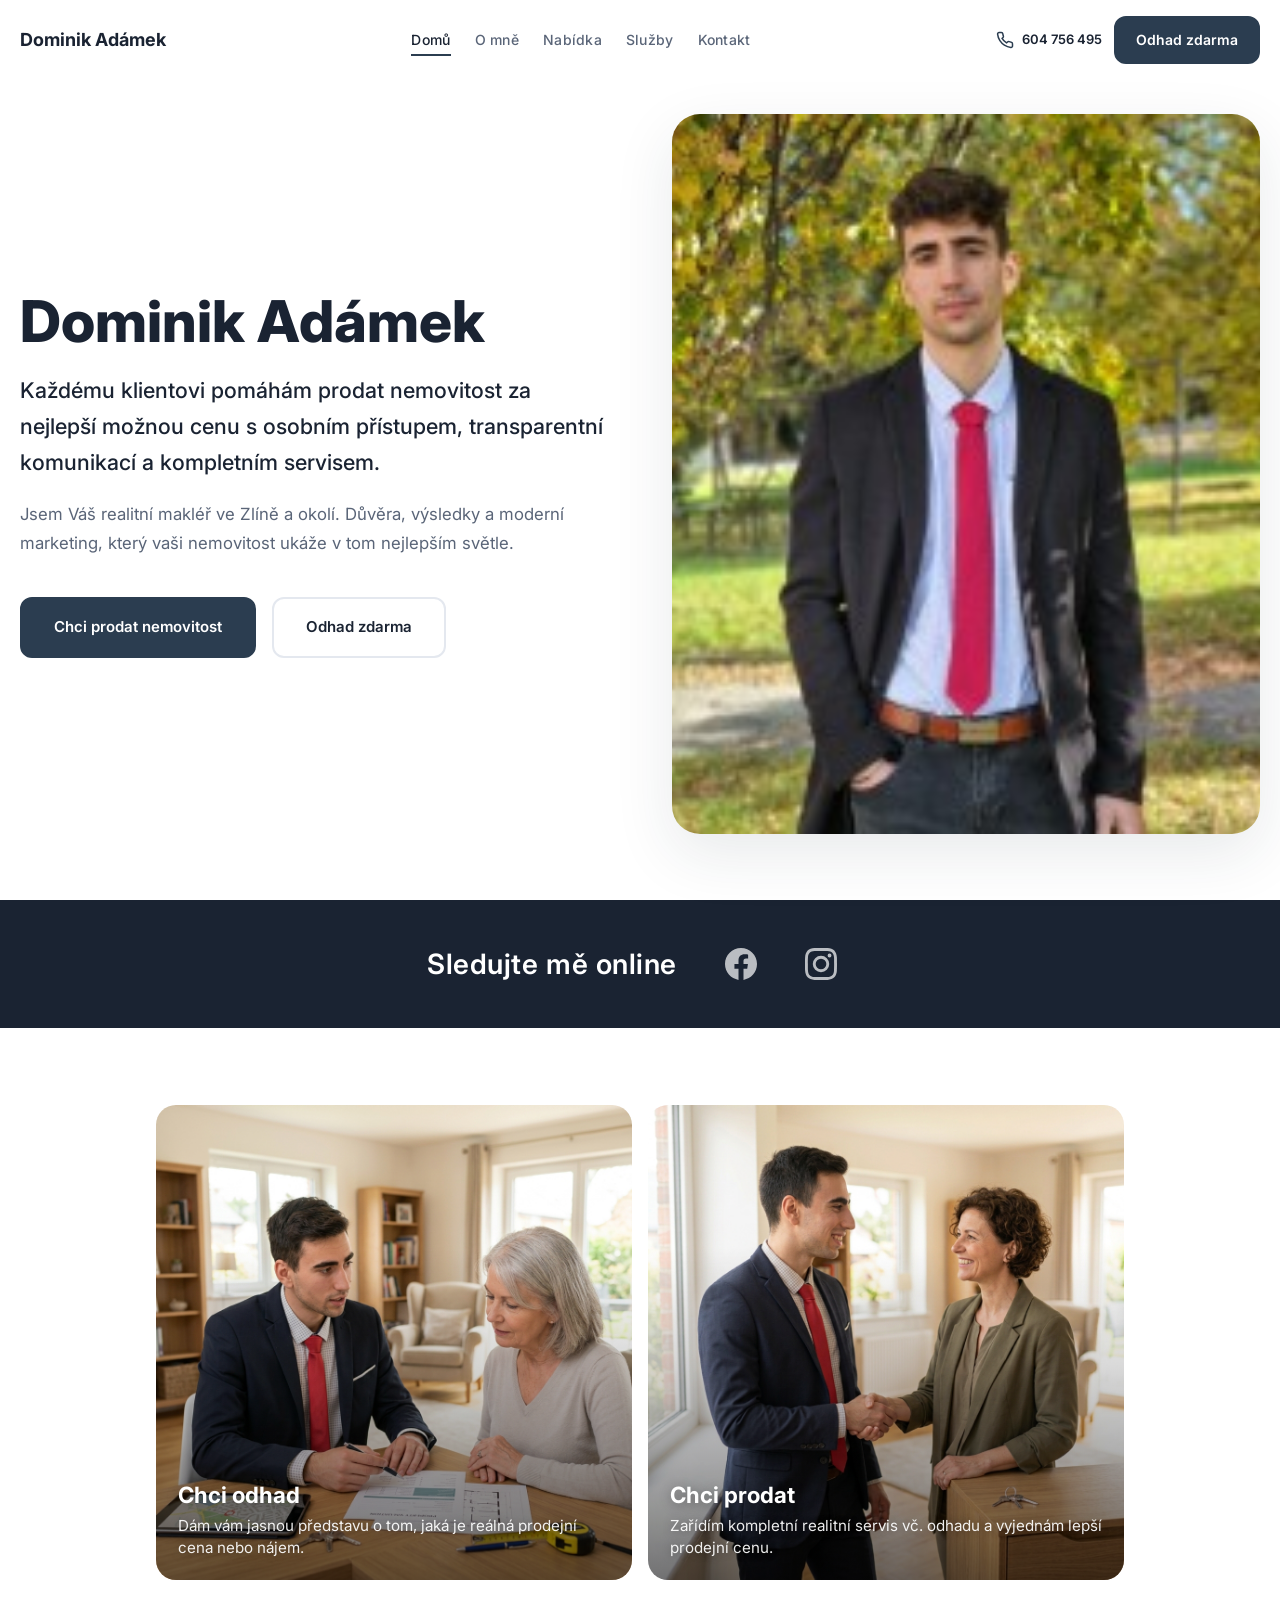
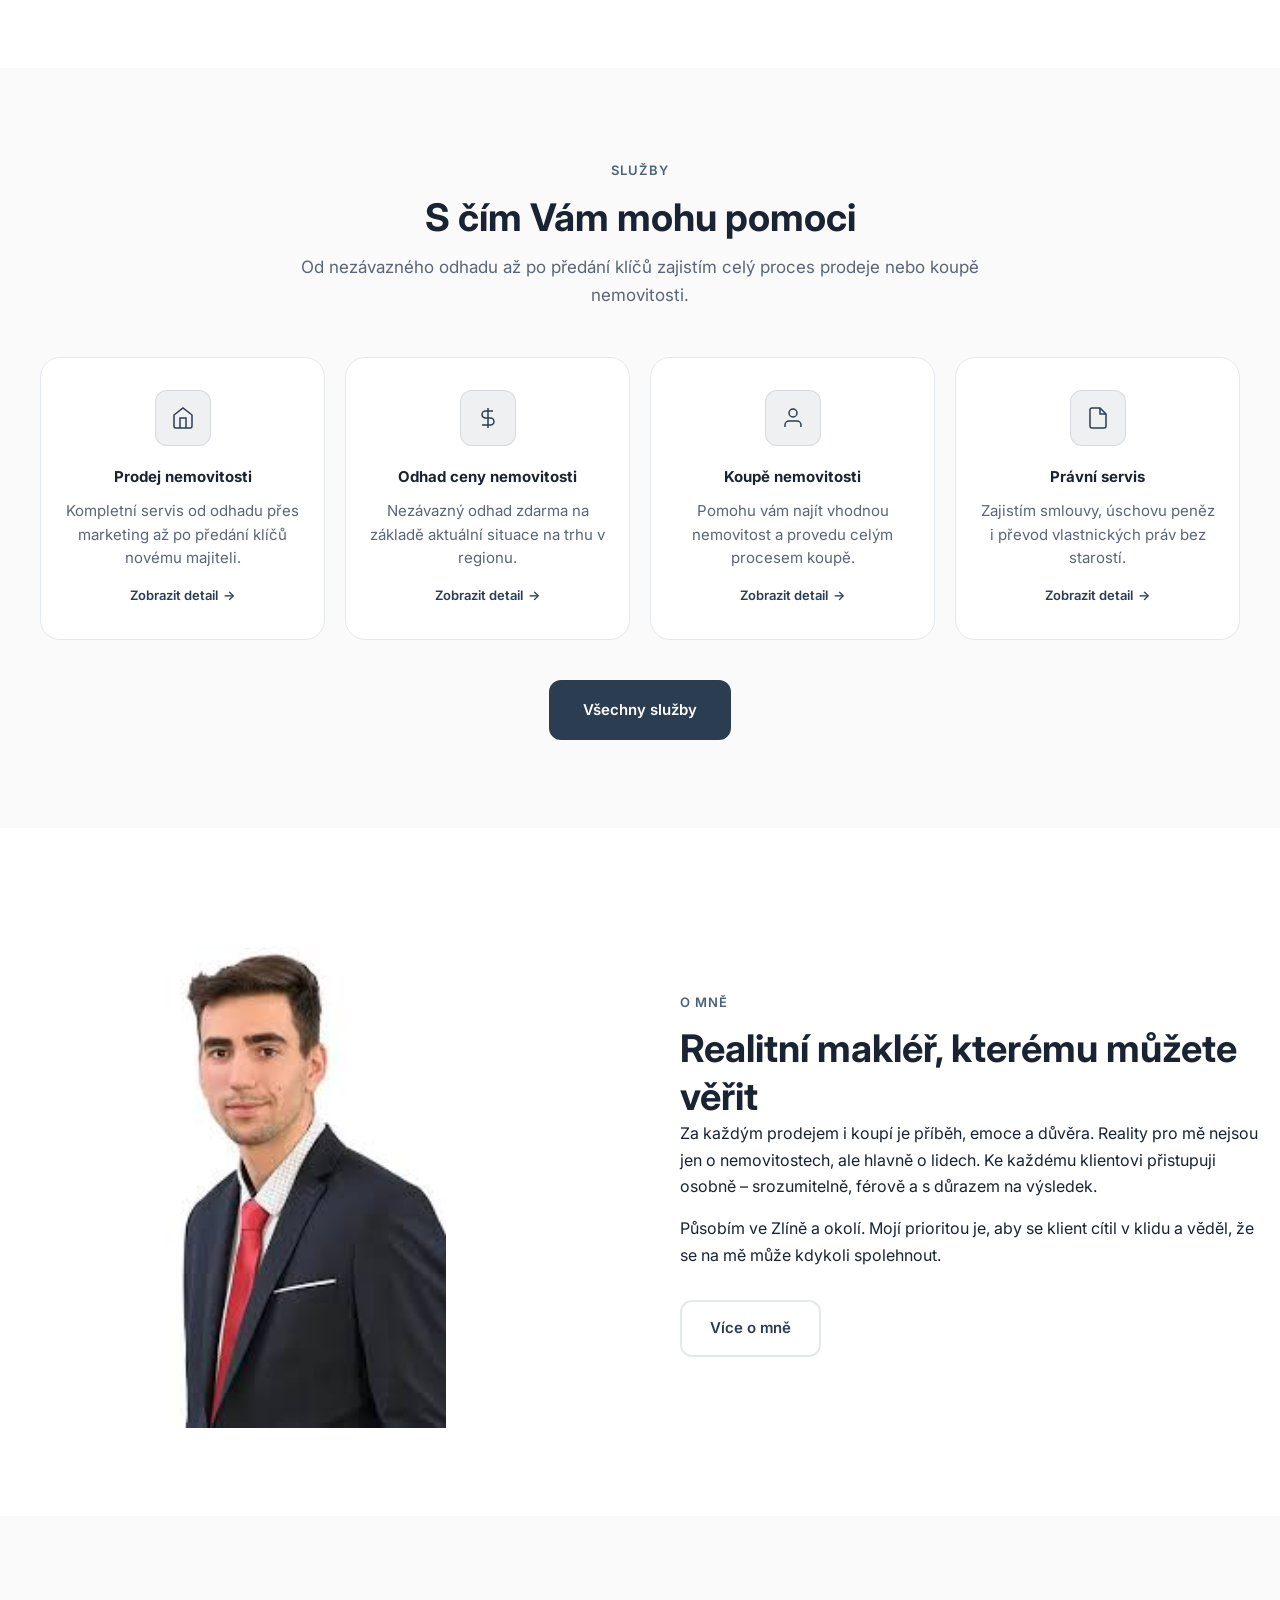
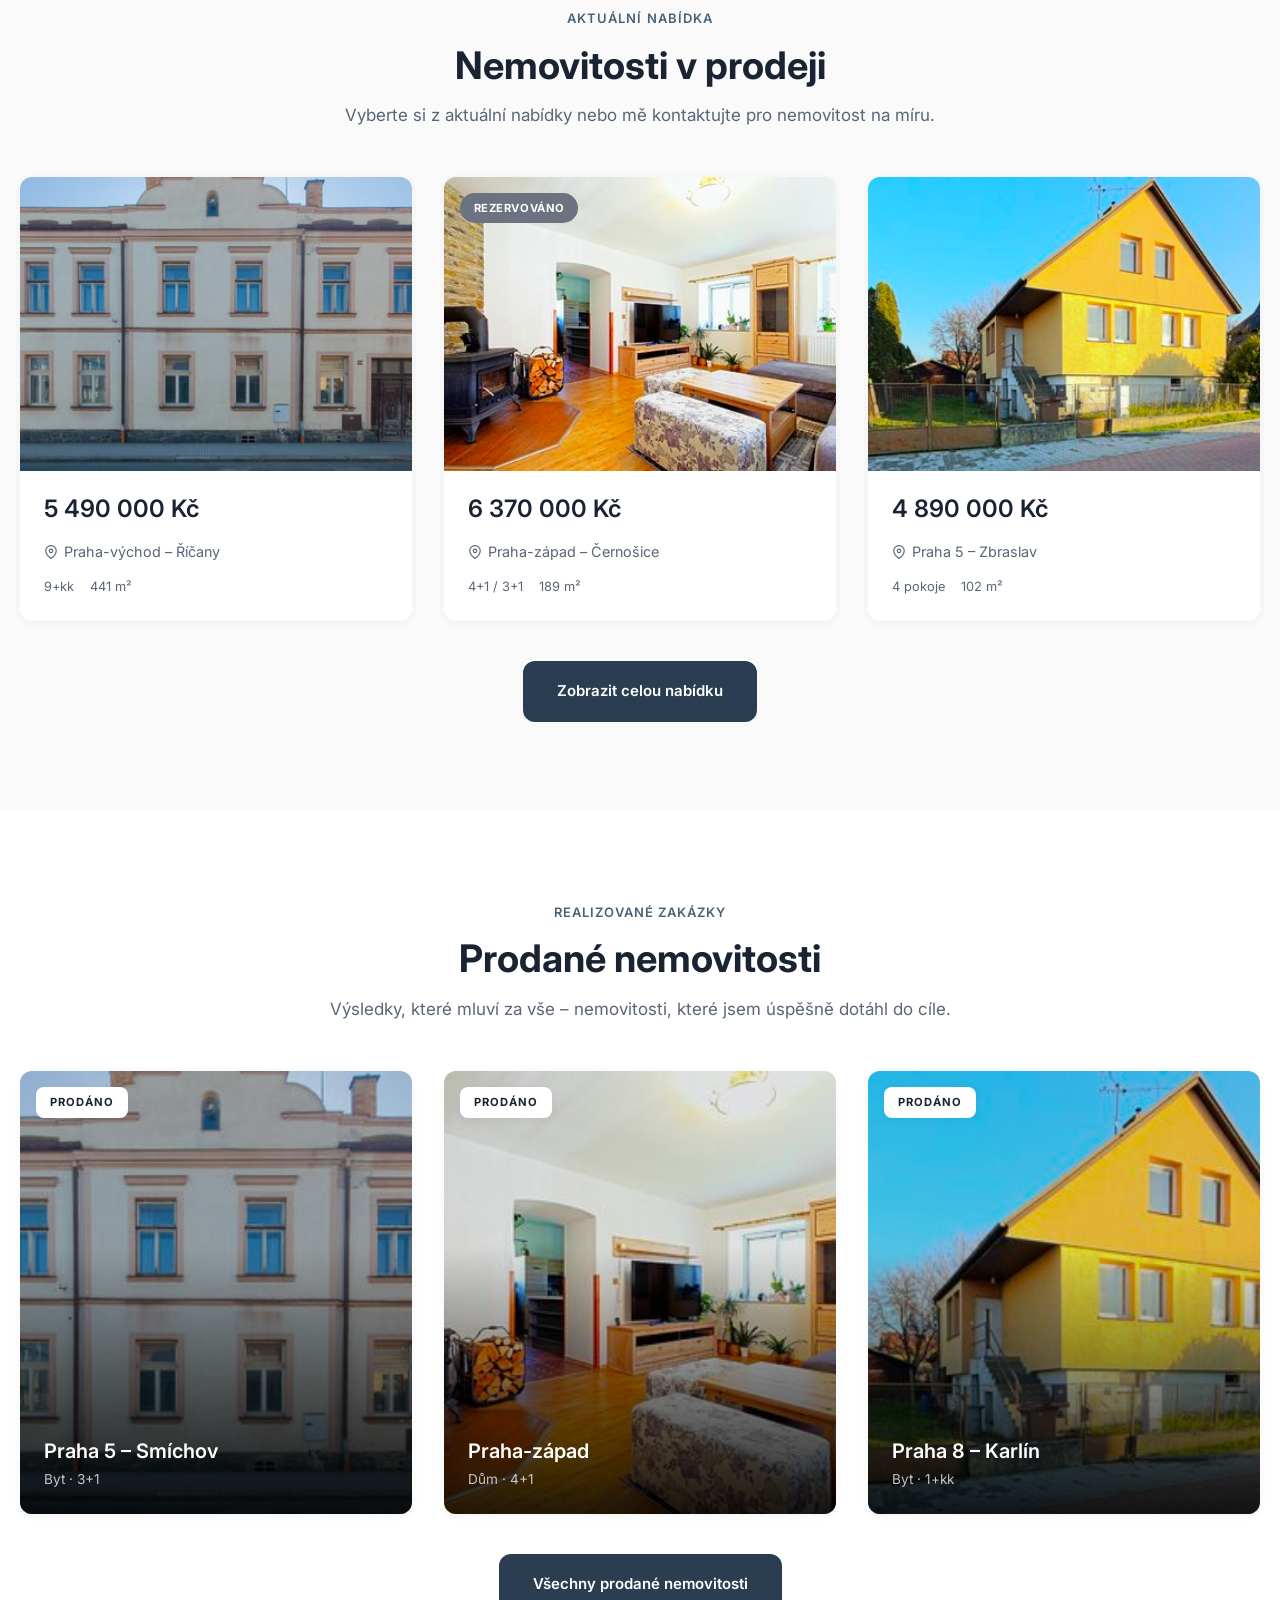
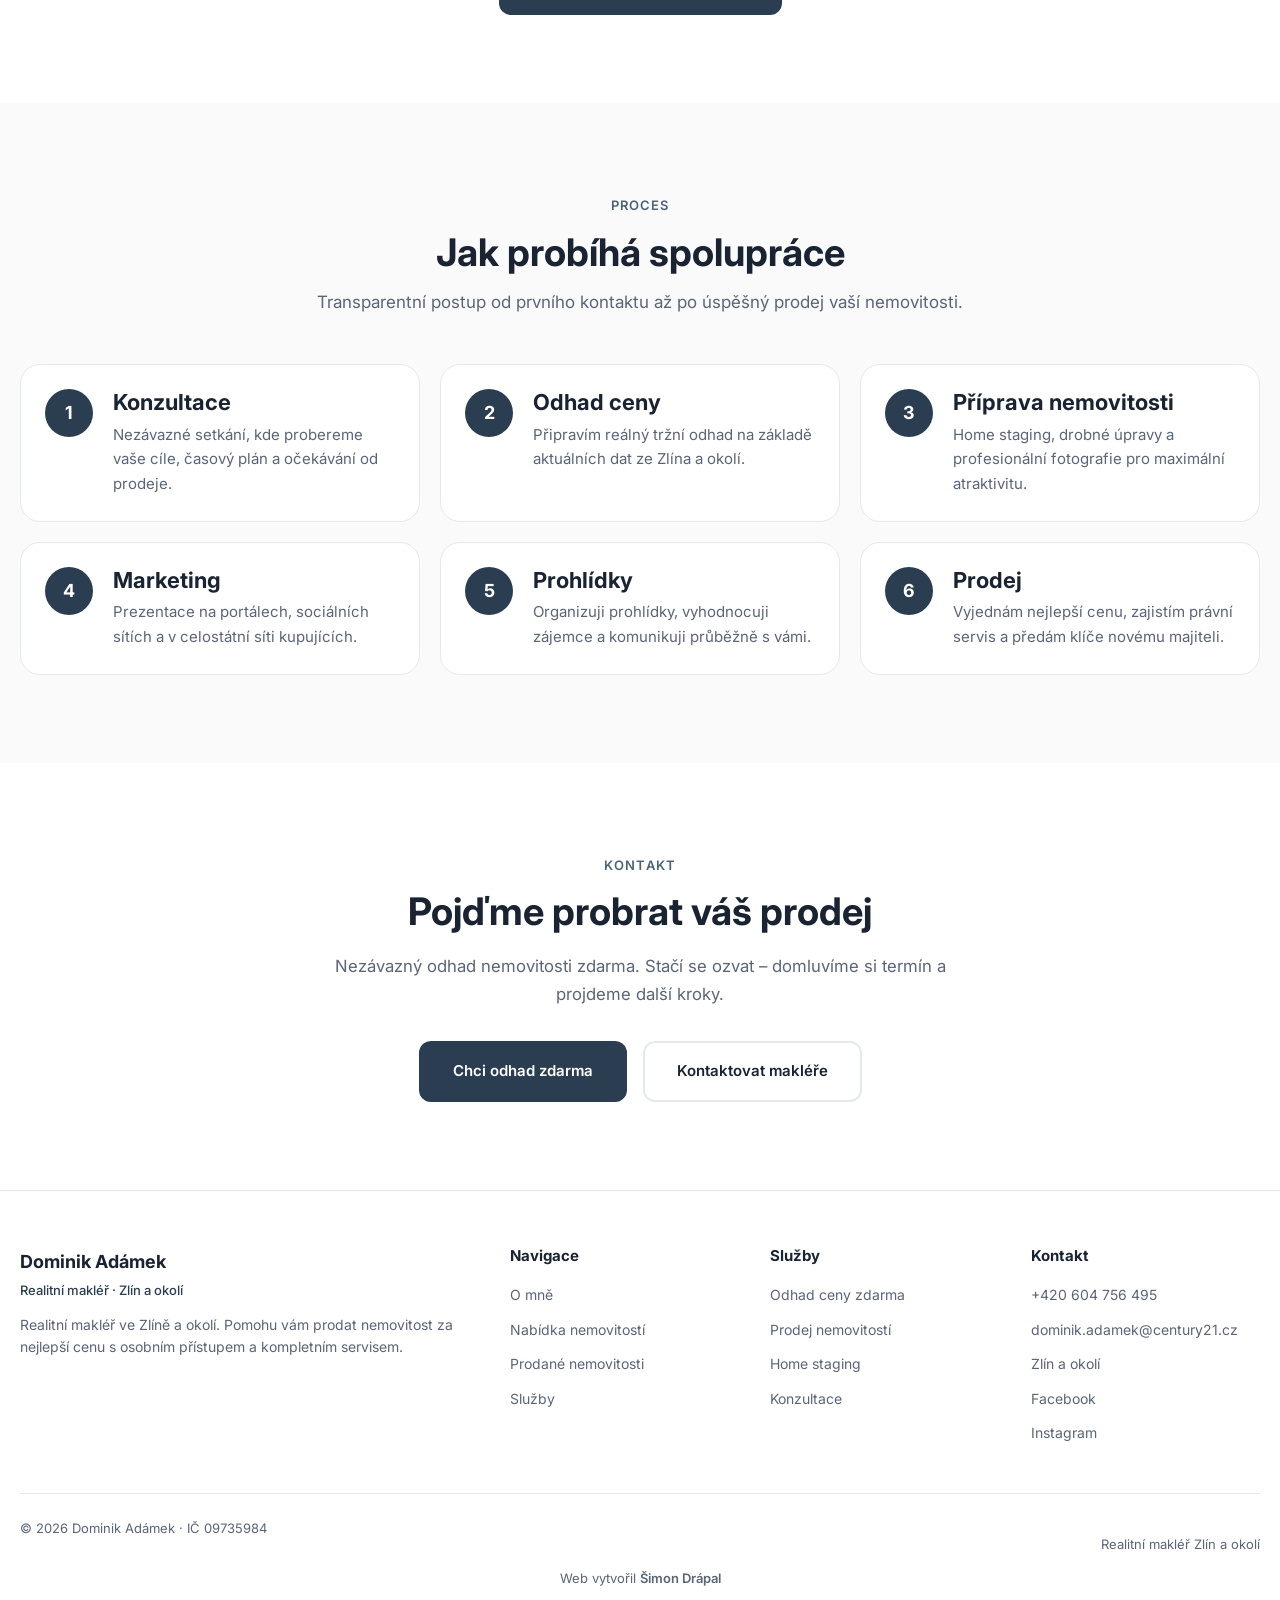
==== commit 0b49f92a: "rozklikávání služeb, v mobilu na úvodní stránce se nemovitosti swipují do strany, zlín místo prahy" ====
--- a/index.html
+++ b/index.html
@@ -3,22 +3,22 @@
 <head>
   <meta charset="UTF-8">
   <meta name="viewport" content="width=device-width, initial-scale=1.0">
-  <title>Dominik Adámek | Realitní makléř Praha a okolí</title>
-  <meta name="description" content="Realitní makléř Dominik Adámek z Prahy. Prodej bytů, domů a nemovitostí v Praze a okolí. Nezávazný odhad ceny zdarma. Osobní přístup a maximální prodejní cena.">
-  <meta name="keywords" content="realitní makléř Praha, prodej bytu Praha, prodej domu Praha, odhad nemovitosti zdarma Praha, realitní makléř Praha a okolí">
+  <title>Dominik Adámek | Realitní makléř Zlín a okolí</title>
+  <meta name="description" content="Realitní makléř Dominik Adámek ze Zlína. Prodej bytů, domů a nemovitostí ve Zlíně a okolí. Nezávazný odhad ceny zdarma. Osobní přístup a maximální prodejní cena.">
+  <meta name="keywords" content="realitní makléř Zlín, prodej bytu Zlín, prodej domu Zlín, odhad nemovitosti zdarma Zlín, realitní makléř Zlín a okolí">
   <meta name="robots" content="index, follow">
   <link rel="canonical" href="index.html">
 
   <meta property="og:type" content="website">
-  <meta property="og:title" content="Dominik Adámek | Realitní makléř Praha a okolí">
-  <meta property="og:description" content="Prodám Vaši nemovitost za nejlepší možnou cenu. Realitní služby v Praze a okolí. Odhad ceny zdarma.">
+  <meta property="og:title" content="Dominik Adámek | Realitní makléř Zlín a okolí">
+  <meta property="og:description" content="Prodám Vaši nemovitost za nejlepší možnou cenu. Realitní služby ve Zlíně a okolí. Odhad ceny zdarma.">
   <meta property="og:url" content="index.html">
   <meta property="og:image" content="assets/images/agent.svg">
   <meta property="og:locale" content="cs_CZ">
 
   <meta name="twitter:card" content="summary_large_image">
-  <meta name="twitter:title" content="Dominik Adámek | Realitní makléř Praha">
-  <meta name="twitter:description" content="Prodej nemovitostí v Praze a okolí s osobním přístupem. Odhad ceny zdarma.">
+  <meta name="twitter:title" content="Dominik Adámek | Realitní makléř Zlín">
+  <meta name="twitter:description" content="Prodej nemovitostí ve Zlíně a okolí s osobním přístupem. Odhad ceny zdarma.">
   <meta name="twitter:image" content="assets/images/agent.svg">
 
   <link rel="preconnect" href="https://fonts.googleapis.com">
@@ -37,16 +37,16 @@
     "url": "index.html",
     "address": {
       "@type": "PostalAddress",
-      "addressLocality": "Praha",
+      "addressLocality": "Zlín",
       "addressCountry": "CZ"
     },
-    "areaServed": ["Praha", "Středočeský kraj"],
+    "areaServed": ["Zlín", "Zlínský kraj"],
     "sameAs": [
       "https://www.facebook.com/p/Dominik-Ad%C3%A1mek-Realitn%C3%AD-Makl%C3%A9%C5%99-61567647118610/",
       "https://www.instagram.com/realityadamek/"
     ],
     "priceRange": "$$",
-    "description": "Realitní makléř specializující se na prodej a pronájem nemovitostí v Praze a okolí."
+    "description": "Realitní makléř specializující se na prodej a pronájem nemovitostí ve Zlíně a okolí."
   }
   </script>
   <script type="application/ld+json">
@@ -61,13 +61,13 @@
     "email": "dominik.adamek@century21.cz",
     "address": {
       "@type": "PostalAddress",
-      "addressLocality": "Praha",
+      "addressLocality": "Zlín",
       "addressCountry": "CZ"
     },
     "geo": {
       "@type": "GeoCoordinates",
-      "latitude": 50.0755,
-      "longitude": 14.4378
+      "latitude": 49.2265,
+      "longitude": 17.6667
     },
     "openingHoursSpecification": {
       "@type": "OpeningHoursSpecification",
@@ -116,7 +116,7 @@
             s osobním přístupem, transparentní komunikací a kompletním servisem.
           </p>
           <p class="hero__desc">
-            Jsem Váš realitní makléř v Praze a okolí. Důvěra, výsledky
+            Jsem Váš realitní makléř ve Zlíně a okolí. Důvěra, výsledky
             a moderní marketing, který vaši nemovitost ukáže v tom nejlepším světle.
           </p>
           <div class="hero__cta">
@@ -125,7 +125,7 @@
           </div>
         </div>
         <div class="hero__media-wrap">
-          <img src="assets/images/fotka_1.jpeg" alt="Dominik Adámek, realitní makléř v Praze a okolí" class="hero__media" width="800" height="800" fetchpriority="high">
+          <img src="assets/images/fotka_1.jpeg" alt="Dominik Adámek, realitní makléř ve Zlíně a okolí" class="hero__media" width="800" height="800" fetchpriority="high">
         </div>
       </div>
     </section>
@@ -170,34 +170,38 @@
           <p class="section__subtitle">Od nezávazného odhadu až po předání klíčů zajistím celý proces prodeje nebo koupě nemovitosti.</p>
         </div>
         <div class="services-grid services-grid--preview">
-          <div class="service-card service-card--preview" data-animate>
+          <button type="button" class="service-card service-card--preview" data-service="prodej" data-animate aria-haspopup="dialog">
             <div class="service-card__icon" aria-hidden="true">
               <svg width="24" height="24" viewBox="0 0 24 24" fill="none" stroke="currentColor" stroke-width="1.5"><path d="M3 9l9-7 9 7v11a2 2 0 0 1-2 2H5a2 2 0 0 1-2-2z"/><polyline points="9 22 9 12 15 12 15 22"/></svg>
             </div>
             <h3>Prodej nemovitosti</h3>
             <p class="service-card__desc">Kompletní servis od odhadu přes marketing až po předání klíčů novému majiteli.</p>
-          </div>
-          <div class="service-card service-card--preview" data-animate>
+            <span class="service-card__more">Zobrazit detail</span>
+          </button>
+          <button type="button" class="service-card service-card--preview" data-service="odhad" data-animate aria-haspopup="dialog">
             <div class="service-card__icon" aria-hidden="true">
               <svg width="24" height="24" viewBox="0 0 24 24" fill="none" stroke="currentColor" stroke-width="1.5"><path d="M12 2v20M17 5H9.5a3.5 3.5 0 0 0 0 7h5a3.5 3.5 0 0 1 0 7H6"/></svg>
             </div>
             <h3>Odhad ceny nemovitosti</h3>
             <p class="service-card__desc">Nezávazný odhad zdarma na základě aktuální situace na trhu v regionu.</p>
-          </div>
-          <div class="service-card service-card--preview" data-animate>
+            <span class="service-card__more">Zobrazit detail</span>
+          </button>
+          <button type="button" class="service-card service-card--preview" data-service="koupe" data-animate aria-haspopup="dialog">
             <div class="service-card__icon" aria-hidden="true">
               <svg width="24" height="24" viewBox="0 0 24 24" fill="none" stroke="currentColor" stroke-width="1.5"><path d="M20 21v-2a4 4 0 0 0-4-4H8a4 4 0 0 0-4 4v2"/><circle cx="12" cy="7" r="4"/></svg>
             </div>
             <h3>Koupě nemovitosti</h3>
             <p class="service-card__desc">Pomohu vám najít vhodnou nemovitost a provedu celým procesem koupě.</p>
-          </div>
-          <div class="service-card service-card--preview" data-animate>
+            <span class="service-card__more">Zobrazit detail</span>
+          </button>
+          <button type="button" class="service-card service-card--preview" data-service="pravni-servis" data-animate aria-haspopup="dialog">
             <div class="service-card__icon" aria-hidden="true">
               <svg width="24" height="24" viewBox="0 0 24 24" fill="none" stroke="currentColor" stroke-width="1.5"><path d="M14 2H6a2 2 0 0 0-2 2v16a2 2 0 0 0 2 2h12a2 2 0 0 0 2-2V8z"/><polyline points="14 2 14 8 20 8"/></svg>
             </div>
             <h3>Právní servis</h3>
             <p class="service-card__desc">Zajistím smlouvy, úschovu peněz i převod vlastnických práv bez starostí.</p>
-          </div>
+            <span class="service-card__more">Zobrazit detail</span>
+          </button>
         </div>
         <div class="section-preview__footer" data-animate>
           <a href="sluzby.html" class="btn btn--primary btn--lg">Všechny služby</a>
@@ -210,13 +214,13 @@
       <div class="container">
         <div class="about-preview">
           <div class="about-preview__image" data-animate>
-            <img src="assets/images/fotka_2.jpeg" alt="Dominik Adámek – realitní makléř Praha a okolí" width="1000" height="1284" loading="lazy">
+            <img src="assets/images/fotka_2.jpeg" alt="Dominik Adámek – realitní makléř Zlín a okolí" width="1000" height="1284" loading="lazy">
           </div>
           <div data-animate>
             <span class="section__label">O mně</span>
             <h2>Realitní makléř, kterému můžete věřit</h2>
             <p>Za každým prodejem i koupí je příběh, emoce a důvěra. Reality pro mě nejsou jen o nemovitostech, ale hlavně o lidech. Ke každému klientovi přistupuji osobně – srozumitelně, férově a s důrazem na výsledek.</p>
-            <p>Působím v Praze a okolí. Mojí prioritou je, aby se klient cítil v klidu a věděl, že se na mě může kdykoli spolehnout.</p>
+            <p>Působím ve Zlíně a okolí. Mojí prioritou je, aby se klient cítil v klidu a věděl, že se na mě může kdykoli spolehnout.</p>
             <a href="o-mne.html" class="btn btn--secondary mt-2">Více o mně</a>
           </div>
         </div>
@@ -231,7 +235,17 @@
           <h2>Nemovitosti v prodeji</h2>
           <p class="section__subtitle">Vyberte si z aktuální nabídky nebo mě kontaktujte pro nemovitost na míru.</p>
         </div>
-        <div class="listings-grid" id="featured-properties" data-limit="3"></div>
+        <div class="property-carousel" data-carousel>
+          <button type="button" class="property-carousel__nav" data-carousel-prev aria-label="Předchozí nemovitost">
+            <svg width="20" height="20" viewBox="0 0 24 24" fill="none" stroke="currentColor" stroke-width="2" aria-hidden="true"><polyline points="15 18 9 12 15 6"/></svg>
+          </button>
+          <div class="property-carousel__viewport">
+            <div class="listings-grid" id="featured-properties" data-limit="3"></div>
+          </div>
+          <button type="button" class="property-carousel__nav" data-carousel-next aria-label="Další nemovitost">
+            <svg width="20" height="20" viewBox="0 0 24 24" fill="none" stroke="currentColor" stroke-width="2" aria-hidden="true"><polyline points="9 18 15 12 9 6"/></svg>
+          </button>
+        </div>
         <div class="section-preview__footer" data-animate>
           <a href="nabidka.html" class="btn btn--primary btn--lg">Zobrazit celou nabídku</a>
         </div>
@@ -246,7 +260,17 @@
           <h2>Prodané nemovitosti</h2>
           <p class="section__subtitle">Výsledky, které mluví za vše – nemovitosti, které jsem úspěšně dotáhl do cíle.</p>
         </div>
-        <div class="deals-grid" id="sold-preview" data-limit="3"></div>
+        <div class="property-carousel" data-carousel>
+          <button type="button" class="property-carousel__nav" data-carousel-prev aria-label="Předchozí nemovitost">
+            <svg width="20" height="20" viewBox="0 0 24 24" fill="none" stroke="currentColor" stroke-width="2" aria-hidden="true"><polyline points="15 18 9 12 15 6"/></svg>
+          </button>
+          <div class="property-carousel__viewport">
+            <div class="deals-grid" id="sold-preview" data-limit="3"></div>
+          </div>
+          <button type="button" class="property-carousel__nav" data-carousel-next aria-label="Další nemovitost">
+            <svg width="20" height="20" viewBox="0 0 24 24" fill="none" stroke="currentColor" stroke-width="2" aria-hidden="true"><polyline points="9 18 15 12 9 6"/></svg>
+          </button>
+        </div>
         <div class="section-preview__footer" data-animate>
           <a href="nabidka.html?tab=prodano" class="btn btn--primary btn--lg">Všechny prodané nemovitosti</a>
         </div>
@@ -273,7 +297,7 @@
             <div class="process-step__number">2</div>
             <div>
               <h3>Odhad ceny</h3>
-              <p>Připravím reálný tržní odhad na základě aktuálních dat z Prahy a okolí.</p>
+              <p>Připravím reálný tržní odhad na základě aktuálních dat ze Zlína a okolí.</p>
             </div>
           </div>
           <div class="process-step" data-animate>
@@ -328,8 +352,8 @@
       <div class="footer__grid">
         <div class="footer__brand">
           <a href="index.html" class="logo">Dominik Adámek</a>
-          <span class="logo__tagline">Realitní makléř · Praha a okolí</span>
-          <p>Realitní makléř v Praze a okolí. Pomohu vám prodat nemovitost za nejlepší cenu s osobním přístupem a kompletním servisem.</p>
+          <span class="logo__tagline">Realitní makléř · Zlín a okolí</span>
+          <p>Realitní makléř ve Zlíně a okolí. Pomohu vám prodat nemovitost za nejlepší cenu s osobním přístupem a kompletním servisem.</p>
         </div>
         <div>
           <h4>Navigace</h4>
@@ -345,7 +369,7 @@
           <ul>
             <li><a href="odhad.html">Odhad ceny zdarma</a></li>
             <li><a href="sluzby.html">Prodej nemovitostí</a></li>
-            <li><a href="sluzby.html">Home staging</a></li>
+            <li><a href="sluzby.html#home-staging">Home staging</a></li>
             <li><a href="kontakt.html">Konzultace</a></li>
           </ul>
         </div>
@@ -354,7 +378,7 @@
           <ul>
             <li><a href="tel:+420604756495">+420 604 756 495</a></li>
             <li><a href="mailto:dominik.adamek@century21.cz">dominik.adamek@century21.cz</a></li>
-            <li><a href="kontakt.html">Praha a okolí</a></li>
+            <li><a href="kontakt.html">Zlín a okolí</a></li>
             <li><a href="https://www.facebook.com/p/Dominik-Ad%C3%A1mek-Realitn%C3%AD-Makl%C3%A9%C5%99-61567647118610/" target="_blank" rel="noopener">Facebook</a></li>
             <li><a href="https://www.instagram.com/realityadamek/" target="_blank" rel="noopener">Instagram</a></li>
           </ul>
@@ -362,7 +386,7 @@
       </div>
       <div class="footer__bottom">
         <p>&copy; 2026 Dominik Adámek · IČ 09735984</p>
-        <p>Realitní makléř Praha a okolí</p>
+        <p>Realitní makléř Zlín a okolí</p>
       </div>
       <p class="footer__credit">Web vytvořil <a href="https://simondrapal.cz/" target="_blank" rel="noopener noreferrer">Šimon Drápal</a></p>
     </div>
--- a/assets/css/style.css
+++ b/assets/css/style.css
@@ -827,6 +827,77 @@
   margin-top: 2.5rem;
 }
 
+.property-carousel__nav {
+  display: none;
+}
+
+@media (max-width: 768px) {
+  .property-carousel.is-carousel {
+    display: grid;
+    grid-template-columns: 2.375rem minmax(0, 1fr) 2.375rem;
+    align-items: center;
+    gap: 0.2rem;
+    margin-inline: -0.75rem;
+  }
+
+  .property-carousel.is-carousel .property-carousel__nav {
+    display: inline-flex;
+    align-items: center;
+    justify-content: center;
+    width: 2.375rem;
+    height: 2.375rem;
+    padding: 0;
+    border-radius: 50%;
+    border: 1px solid var(--color-border);
+    background: var(--color-white);
+    color: var(--color-primary);
+    cursor: pointer;
+    flex-shrink: 0;
+    appearance: none;
+    box-shadow: var(--shadow-sm);
+    transition: background var(--transition), border-color var(--transition), color var(--transition);
+  }
+
+  .property-carousel.is-carousel .property-carousel__nav svg {
+    width: 18px;
+    height: 18px;
+  }
+
+  .property-carousel.is-carousel .property-carousel__nav:hover,
+  .property-carousel.is-carousel .property-carousel__nav:focus-visible {
+    border-color: var(--color-primary);
+    background: var(--color-primary-soft);
+    color: var(--color-primary);
+    opacity: 1;
+  }
+
+  .property-carousel__viewport {
+    min-width: 0;
+    overflow: hidden;
+  }
+
+  .property-carousel.is-carousel .listings-grid,
+  .property-carousel.is-carousel .deals-grid {
+    display: flex;
+    gap: 0;
+    transition: transform 0.4s cubic-bezier(0.22, 1, 0.36, 1);
+  }
+
+  .property-carousel.is-carousel .listings-grid > *,
+  .property-carousel.is-carousel .deals-grid > * {
+    flex: 0 0 100%;
+    width: 100%;
+    max-width: 100%;
+  }
+}
+
+@media (max-width: 768px) and (prefers-reduced-motion: reduce) {
+  .property-carousel.is-carousel .listings-grid,
+  .property-carousel.is-carousel .deals-grid {
+    transition: none;
+  }
+}
+
 a.listing-card,
 a.deal-card {
   display: block;
@@ -1362,13 +1433,35 @@
   border-radius: var(--radius-lg);
   padding: 2rem;
   border: 1px solid var(--color-border);
+  font: inherit;
+  color: inherit;
+  text-align: left;
+  width: 100%;
+  display: flex;
+  flex-direction: column;
+  align-items: flex-start;
+  appearance: none;
+  -webkit-appearance: none;
+  white-space: normal;
+  line-height: inherit;
   transition:
     box-shadow 0.45s cubic-bezier(0.22, 1, 0.36, 1),
-    border-color 0.45s cubic-bezier(0.22, 1, 0.36, 1);
+    border-color 0.45s cubic-bezier(0.22, 1, 0.36, 1),
+    transform 0.45s cubic-bezier(0.22, 1, 0.36, 1);
+}
+
+.service-card[data-service] {
+  cursor: pointer;
+}
+
+.service-card[data-service]:focus-visible {
+  outline: 2px solid var(--color-primary);
+  outline-offset: 3px;
 }
 
 .service-card--preview {
   text-align: center;
+  align-items: center;
   padding: 2rem 1.5rem;
   transition:
     box-shadow 0.45s cubic-bezier(0.22, 1, 0.36, 1),
@@ -1417,11 +1510,15 @@
 .service-card p {
   color: var(--color-text-muted);
   font-size: 0.9375rem;
-  margin-bottom: 1rem;
+  margin-bottom: 0;
 }
 
 .service-card__benefits {
-  margin-bottom: 1.5rem;
+  margin-bottom: 0;
+}
+
+.service-card__benefits li:last-child {
+  margin-bottom: 0;
 }
 
 .service-card__benefits li {
@@ -1438,6 +1535,178 @@
   left: 0;
   color: var(--color-success);
   font-weight: 700;
+}
+
+.service-card__more {
+  display: inline-flex;
+  align-items: center;
+  gap: 0.35rem;
+  margin-top: auto;
+  padding-top: 1rem;
+  font-size: 0.8125rem;
+  font-weight: 600;
+  color: var(--color-primary);
+}
+
+.service-card__more::after {
+  content: '→';
+  transition: transform 0.3s ease;
+}
+
+.service-card[data-service]:hover .service-card__more::after {
+  transform: translateX(4px);
+}
+
+body.service-modal-open { overflow: hidden; }
+
+body.service-modal-open .header,
+body.service-modal-open .header-nav,
+body.service-modal-open .nav-toggle {
+  pointer-events: none;
+}
+
+body.service-modal-open .header {
+  backdrop-filter: none;
+  -webkit-backdrop-filter: none;
+}
+
+.service-modal {
+  position: fixed;
+  inset: 0;
+  z-index: 4000;
+  isolation: isolate;
+  display: flex;
+  align-items: flex-end;
+  justify-content: center;
+  padding: 1rem;
+  visibility: hidden;
+  pointer-events: none;
+}
+
+.service-modal.is-open {
+  visibility: visible;
+  pointer-events: auto;
+}
+
+.service-modal__backdrop {
+  position: absolute;
+  inset: 0;
+  background: rgba(26, 35, 50, 0.55);
+  opacity: 0;
+  transition: opacity 0.3s ease;
+}
+
+.service-modal.is-open .service-modal__backdrop {
+  opacity: 1;
+}
+
+.service-modal__dialog {
+  position: relative;
+  width: min(100%, 640px);
+  max-height: min(88vh, 760px);
+  overflow: auto;
+  background: var(--color-white);
+  border-radius: var(--radius-lg);
+  box-shadow: var(--shadow-lg);
+  padding: 1.75rem 1.5rem 1.5rem;
+  transform: translateY(24px);
+  opacity: 0;
+  transition:
+    transform 0.35s cubic-bezier(0.22, 1, 0.36, 1),
+    opacity 0.3s ease;
+}
+
+.service-modal.is-open .service-modal__dialog {
+  transform: translateY(0);
+  opacity: 1;
+}
+
+.service-modal__close {
+  position: absolute;
+  top: 0.85rem;
+  right: 0.85rem;
+  width: 40px;
+  height: 40px;
+  display: flex;
+  align-items: center;
+  justify-content: center;
+  border: none;
+  border-radius: 999px;
+  background: var(--color-bg);
+  color: var(--color-text);
+  cursor: pointer;
+}
+
+.service-modal__close:hover,
+.service-modal__close:focus-visible {
+  background: var(--color-primary-soft);
+  color: var(--color-primary);
+  outline: none;
+}
+
+.service-modal__icon {
+  width: 56px;
+  height: 56px;
+  background: var(--color-primary-soft);
+  border: 1px solid rgba(43, 61, 80, 0.12);
+  border-radius: var(--radius-md);
+  display: flex;
+  align-items: center;
+  justify-content: center;
+  color: var(--color-primary);
+  margin-bottom: 1.25rem;
+}
+
+.service-modal__title {
+  font-size: 1.5rem;
+  margin-bottom: 1rem;
+  padding-right: 2.5rem;
+}
+
+.service-modal__body p {
+  color: var(--color-text-muted);
+  font-size: 0.9375rem;
+}
+
+.service-modal__benefits {
+  margin: 1.25rem 0 0;
+}
+
+.service-modal__benefits li {
+  position: relative;
+  padding-left: 1.25rem;
+  font-size: 0.9375rem;
+  color: var(--color-text);
+  margin-bottom: 0.5rem;
+}
+
+.service-modal__benefits li:last-child {
+  margin-bottom: 0;
+}
+
+.service-modal__benefits li::before {
+  content: '✓';
+  position: absolute;
+  left: 0;
+  color: var(--color-success);
+  font-weight: 700;
+}
+
+@media (min-width: 640px) {
+  .service-modal {
+    align-items: center;
+    padding: 1.5rem;
+  }
+
+  .service-modal__dialog {
+    border-radius: var(--radius-lg);
+    padding: 2.25rem 2rem 2rem;
+    transform: translateY(16px) scale(0.98);
+  }
+
+  .service-modal.is-open .service-modal__dialog {
+    transform: translateY(0) scale(1);
+  }
 }
 
 /* ── Forms ── */
@@ -1708,10 +1977,6 @@
 }
 
 /* ── Contact page ── */
-.contact-page .container {
-  max-width: min(1180px, 100%);
-}
-
 .contact-split {
   display: grid;
   gap: clamp(2.5rem, 6vw, 5rem);
@@ -1722,7 +1987,6 @@
   display: flex;
   flex-direction: column;
   gap: clamp(2rem, 4vw, 3rem);
-  padding: clamp(0.5rem, 2vw, 1.5rem) clamp(0.5rem, 3vw, 2rem) clamp(0.5rem, 2vw, 1.5rem) 0;
 }
 
 .contact-info__name {
@@ -2419,7 +2683,8 @@
   transition-delay: 0s;
 }
 
-.services-grid--preview > .service-card[data-animate].is-visible:hover {
+.services-grid--preview > .service-card[data-animate].is-visible:hover,
+.services-grid:not(.services-grid--preview) > .service-card[data-animate].is-visible:hover {
   transform: translateY(-4px);
   box-shadow: var(--shadow-md);
   border-color: var(--color-primary-light);
@@ -2585,10 +2850,6 @@
   .contact-split {
     grid-template-columns: 1fr;
     gap: 2.5rem;
-  }
-
-  .contact-info {
-    padding: 0;
   }
 }
 
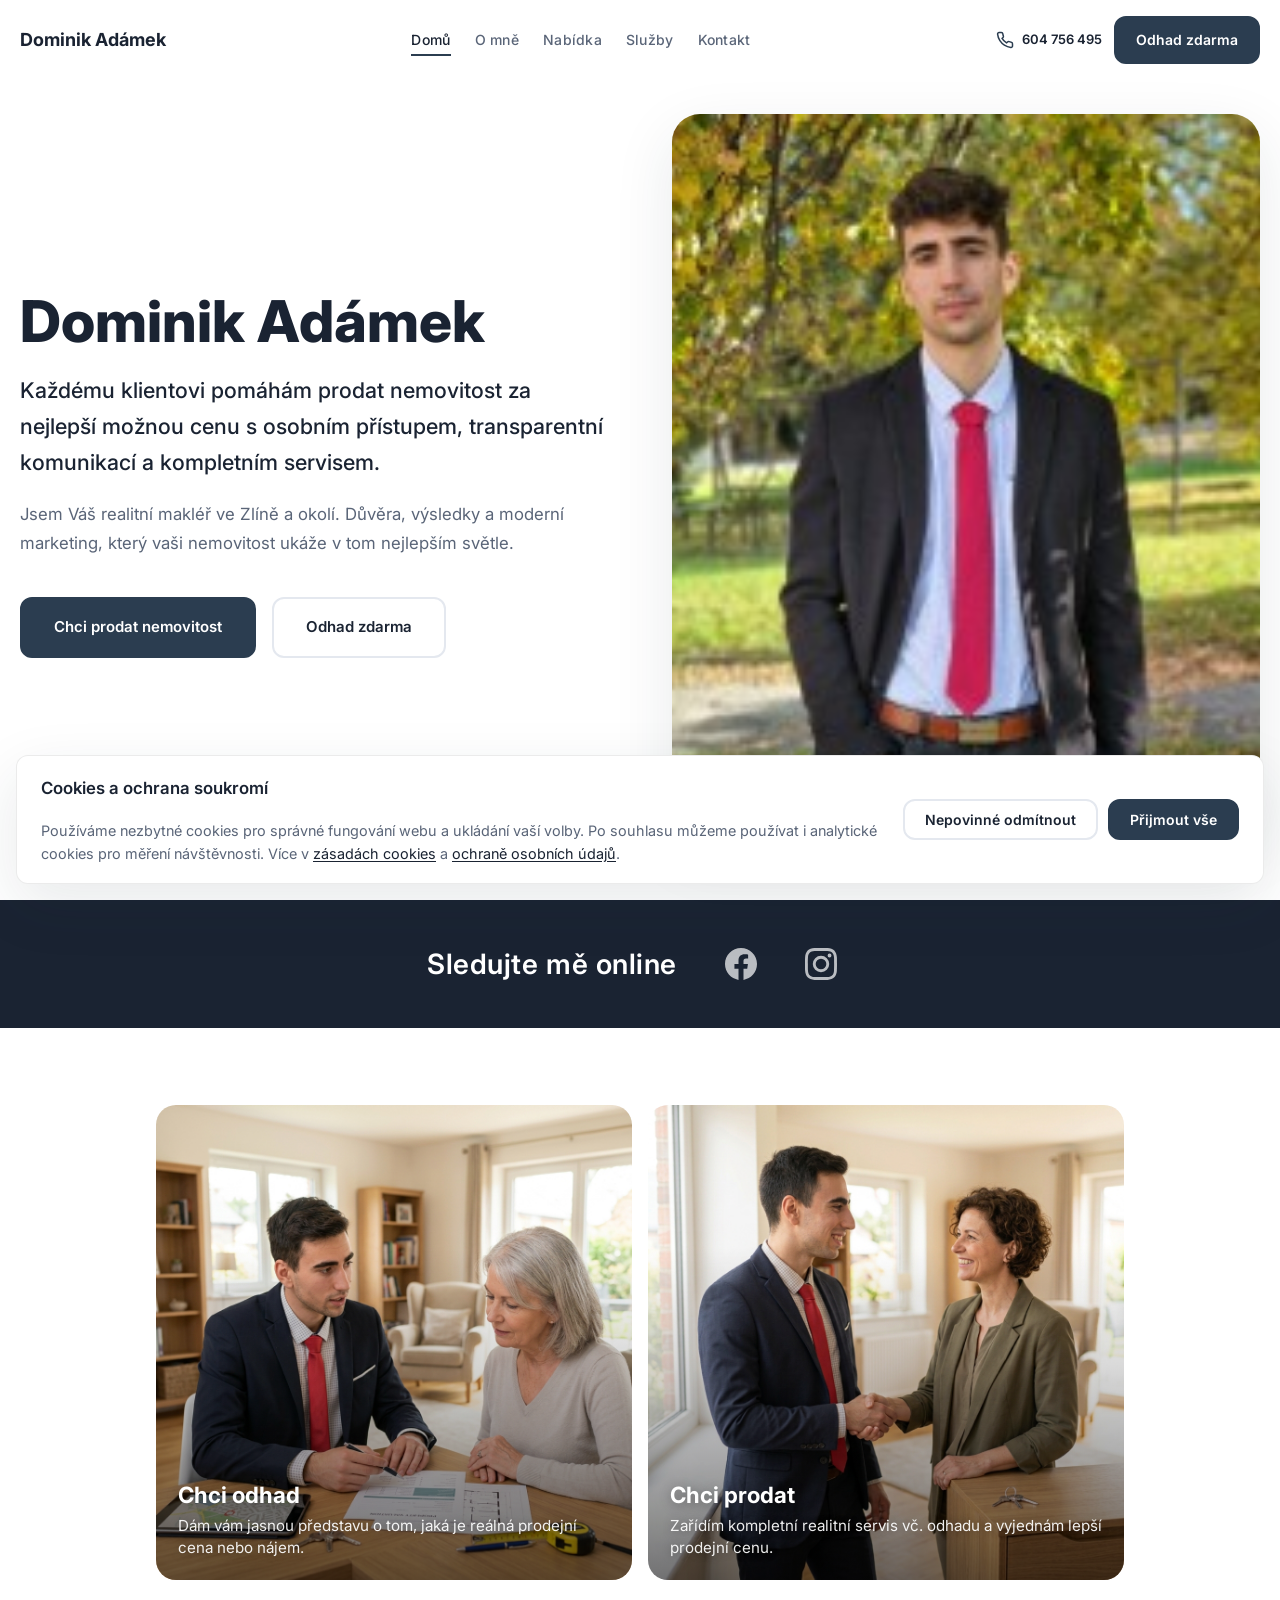
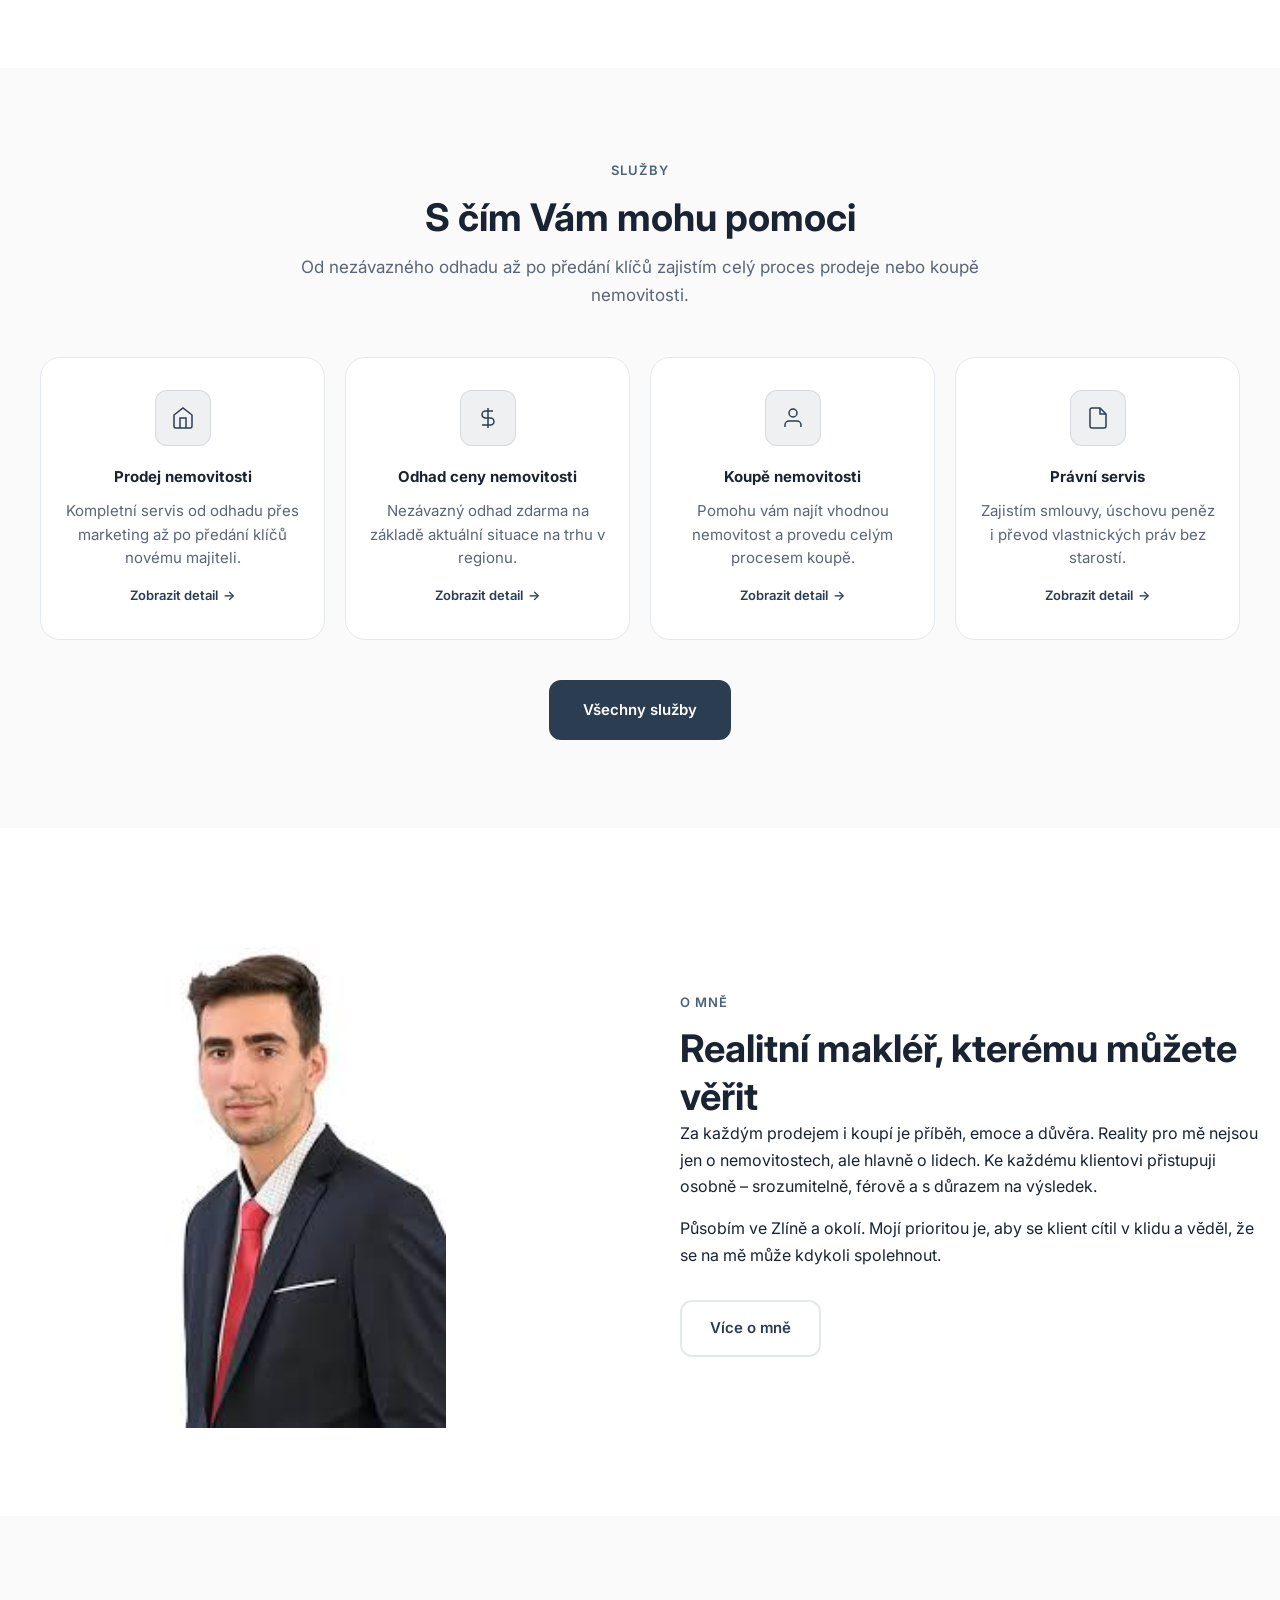
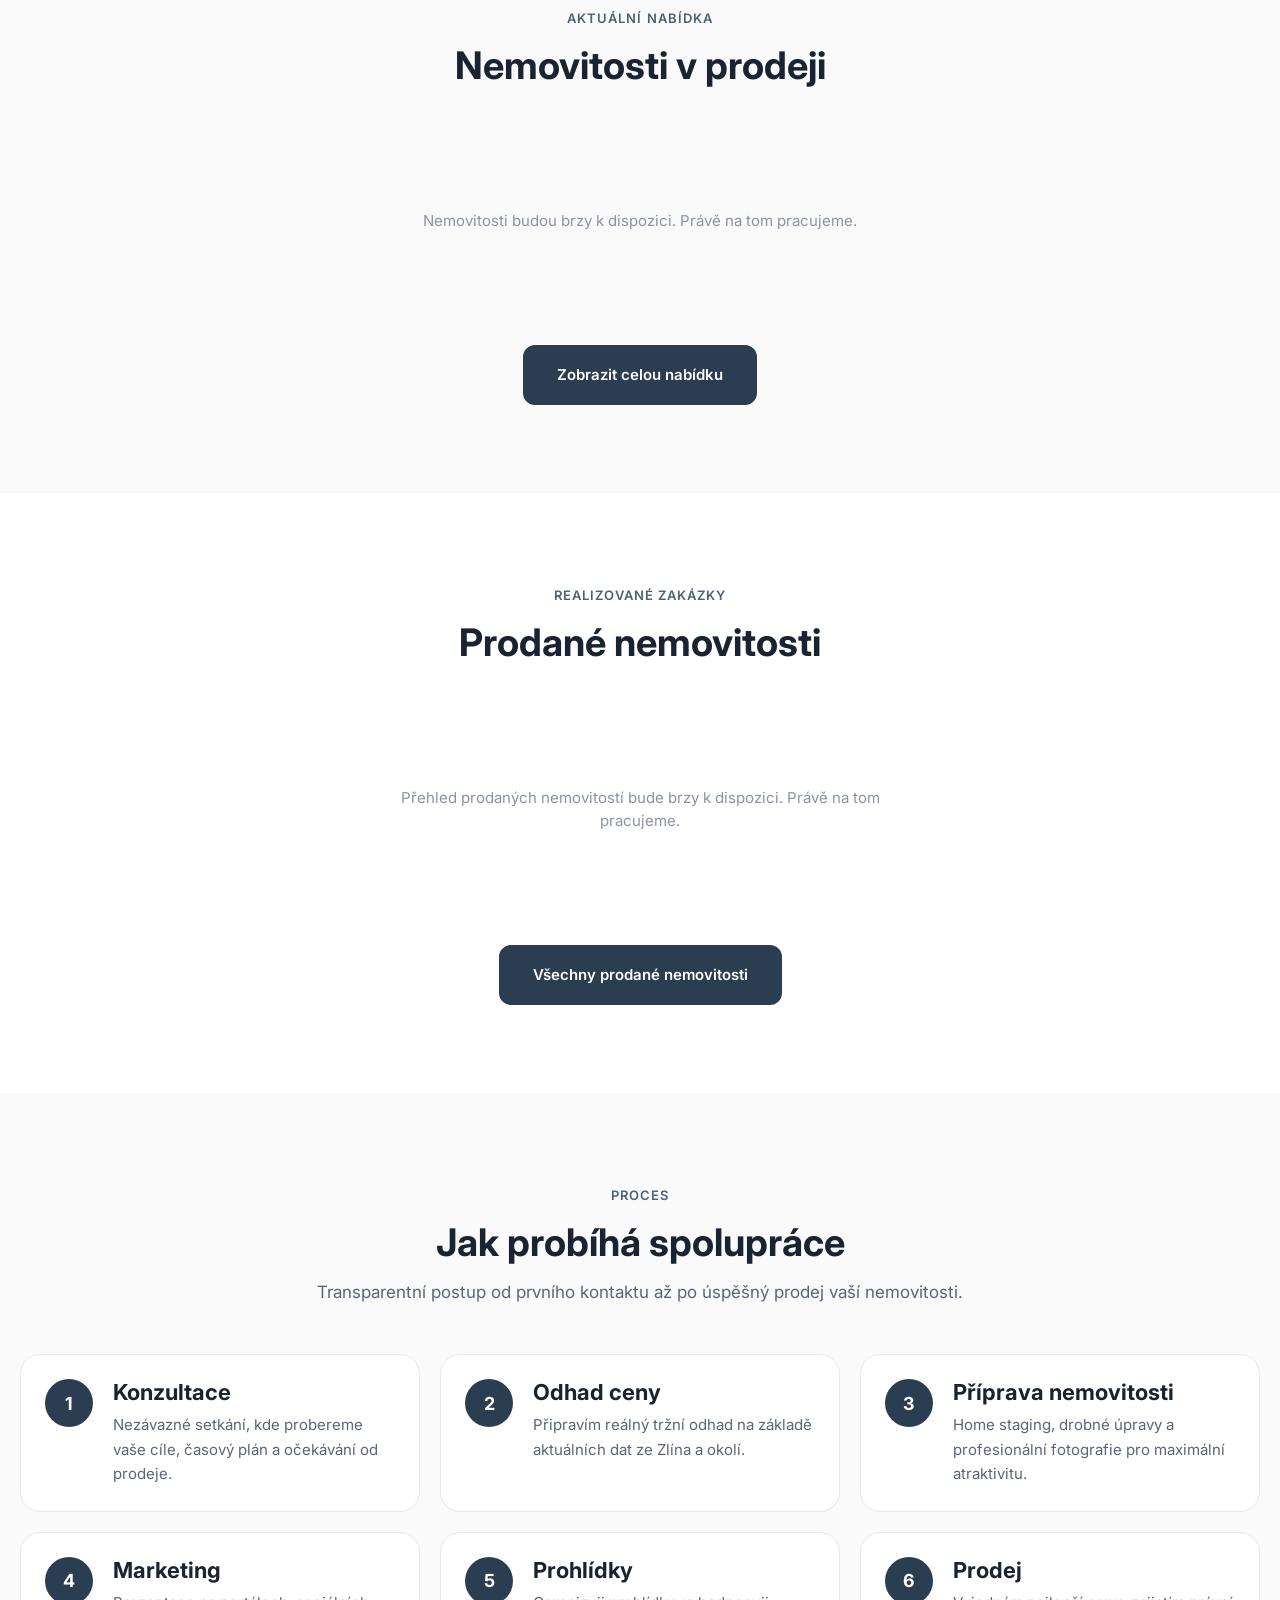
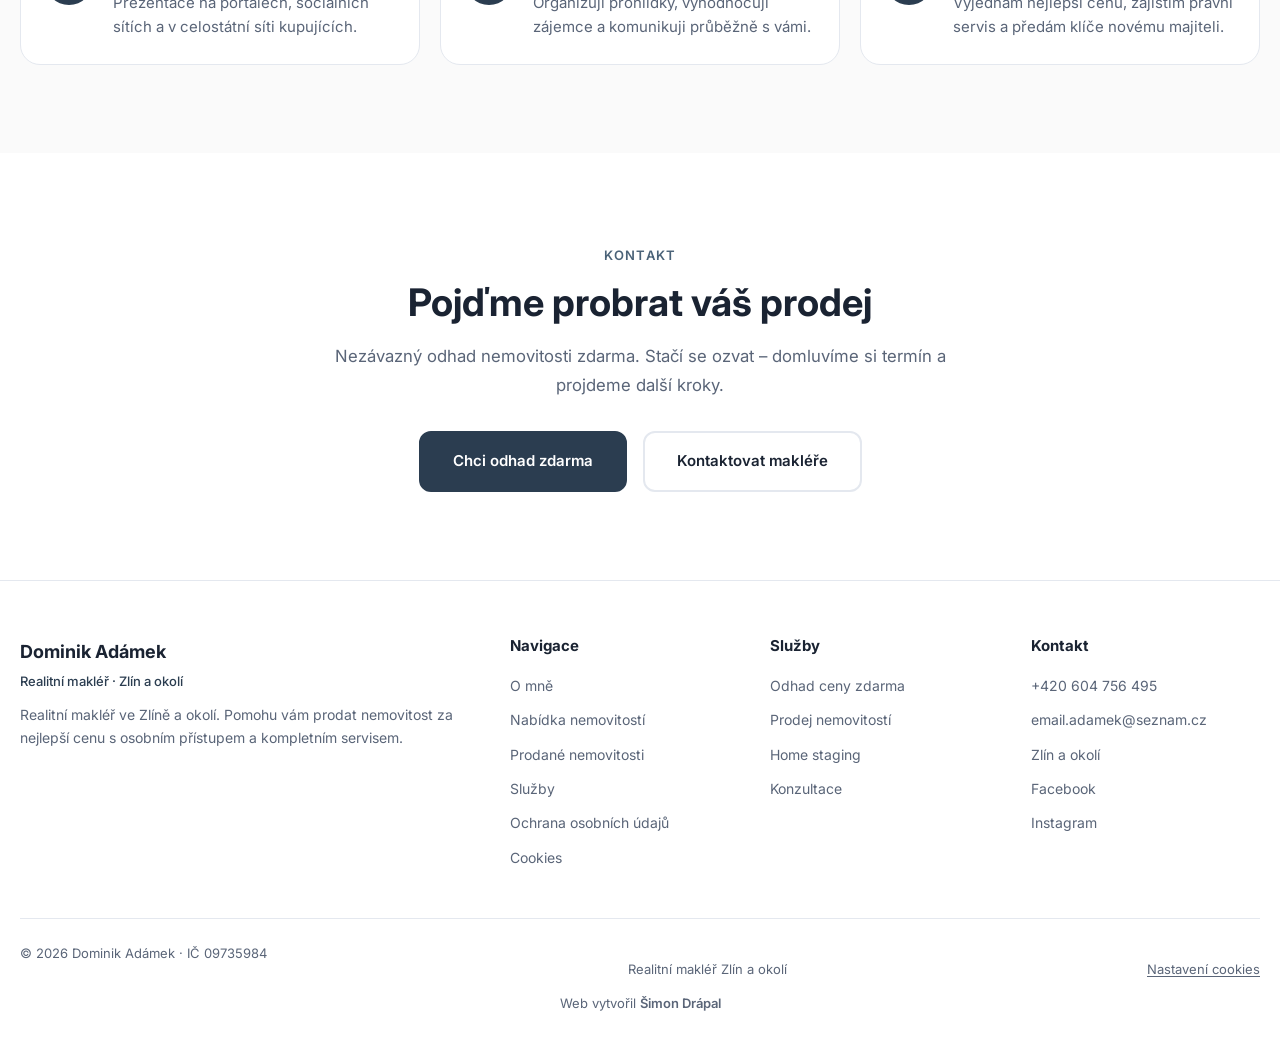
==== commit ebe9fb51: "cookies a ochrana osobních údajů + aktuálně nejsou žádné nemovitosti" ====
--- a/index.html
+++ b/index.html
@@ -33,7 +33,7 @@
     "name": "Dominik Adámek",
     "image": "assets/images/agent.svg",
     "telephone": "+420604756495",
-    "email": "dominik.adamek@century21.cz",
+    "email": "email.adamek@seznam.cz",
     "url": "index.html",
     "address": {
       "@type": "PostalAddress",
@@ -58,7 +58,7 @@
     "@id": "index.html",
     "url": "index.html",
     "telephone": "+420604756495",
-    "email": "dominik.adamek@century21.cz",
+    "email": "email.adamek@seznam.cz",
     "address": {
       "@type": "PostalAddress",
       "addressLocality": "Zlín",
@@ -233,7 +233,6 @@
         <div class="section__header" data-animate>
           <span class="section__label">Aktuální nabídka</span>
           <h2>Nemovitosti v prodeji</h2>
-          <p class="section__subtitle">Vyberte si z aktuální nabídky nebo mě kontaktujte pro nemovitost na míru.</p>
         </div>
         <div class="property-carousel" data-carousel>
           <button type="button" class="property-carousel__nav" data-carousel-prev aria-label="Předchozí nemovitost">
@@ -258,7 +257,6 @@
         <div class="section__header" data-animate>
           <span class="section__label">Realizované zakázky</span>
           <h2>Prodané nemovitosti</h2>
-          <p class="section__subtitle">Výsledky, které mluví za vše – nemovitosti, které jsem úspěšně dotáhl do cíle.</p>
         </div>
         <div class="property-carousel" data-carousel>
           <button type="button" class="property-carousel__nav" data-carousel-prev aria-label="Předchozí nemovitost">
@@ -362,6 +360,8 @@
             <li><a href="nabidka.html">Nabídka nemovitostí</a></li>
             <li><a href="nabidka.html?tab=prodano">Prodané nemovitosti</a></li>
             <li><a href="sluzby.html">Služby</a></li>
+            <li><a href="ochrana-osobnich-udaju.html">Ochrana osobních údajů</a></li>
+            <li><a href="cookies.html">Cookies</a></li>
           </ul>
         </div>
         <div>
@@ -377,7 +377,7 @@
           <h4>Kontakt</h4>
           <ul>
             <li><a href="tel:+420604756495">+420 604 756 495</a></li>
-            <li><a href="mailto:dominik.adamek@century21.cz">dominik.adamek@century21.cz</a></li>
+            <li><a href="mailto:email.adamek@seznam.cz">email.adamek@seznam.cz</a></li>
             <li><a href="kontakt.html">Zlín a okolí</a></li>
             <li><a href="https://www.facebook.com/p/Dominik-Ad%C3%A1mek-Realitn%C3%AD-Makl%C3%A9%C5%99-61567647118610/" target="_blank" rel="noopener">Facebook</a></li>
             <li><a href="https://www.instagram.com/realityadamek/" target="_blank" rel="noopener">Instagram</a></li>
@@ -387,11 +387,14 @@
       <div class="footer__bottom">
         <p>&copy; 2026 Dominik Adámek · IČ 09735984</p>
         <p>Realitní makléř Zlín a okolí</p>
+        <p><button type="button" class="footer__cookie-settings" data-cookie-settings>Nastavení cookies</button></p>
       </div>
       <p class="footer__credit">Web vytvořil <a href="https://simondrapal.cz/" target="_blank" rel="noopener noreferrer">Šimon Drápal</a></p>
     </div>
   </footer>
 
+  <script src="assets/js/cookies-config.js"></script>
+  <script src="assets/js/cookies.js" defer></script>
   <script src="assets/js/properties-data.js" defer></script>
   <script src="assets/js/main.js" defer></script>
 </body>
--- a/assets/css/style.css
+++ b/assets/css/style.css
@@ -533,6 +533,10 @@
   background: var(--color-bg);
 }
 
+.hero--page-dark {
+  background: linear-gradient(145deg, var(--color-primary) 0%, var(--color-primary-dark) 100%);
+}
+
 .hero--page:has(+ .section),
 .hero--page:has(+ .page-placeholder) {
   padding-bottom: 1.5rem;
@@ -561,6 +565,14 @@
   line-height: 1.7;
   margin-bottom: 0;
   max-width: 640px;
+}
+
+.hero--page-dark h1 {
+  color: var(--color-white);
+}
+
+.hero--page-dark .hero__subtitle {
+  color: rgba(255, 255, 255, 0.72);
 }
 
 .hero__logo {
@@ -819,6 +831,27 @@
   display: grid;
   grid-template-columns: repeat(auto-fill, minmax(320px, 1fr));
   gap: 2rem;
+}
+
+.section-preview .listings-grid,
+.section-preview .deals-grid {
+  display: flex;
+  flex-wrap: wrap;
+  justify-content: center;
+  gap: 2rem;
+}
+
+.section-preview .listings-grid > *,
+.section-preview .deals-grid > * {
+  flex: 1 1 320px;
+  width: 100%;
+  max-width: 400px;
+}
+
+.section-preview .listings-grid > .listing-empty,
+.section-preview .deals-grid > .listing-empty {
+  flex: 1 1 100%;
+  max-width: 36rem;
 }
 
 .section-preview__footer {
@@ -1977,6 +2010,19 @@
 }
 
 /* ── Contact page ── */
+.hero--page:has(+ .contact-page) {
+  padding-bottom: clamp(3rem, 5vw, 4.5rem);
+}
+
+.hero--page + .contact-page {
+  padding-top: clamp(4rem, 7vw, 6.5rem);
+  padding-bottom: clamp(4rem, 7vw, 6.5rem);
+}
+
+.contact-page .container {
+  max-width: min(1180px, 100%);
+}
+
 .contact-split {
   display: grid;
   gap: clamp(2.5rem, 6vw, 5rem);
@@ -1987,6 +2033,7 @@
   display: flex;
   flex-direction: column;
   gap: clamp(2rem, 4vw, 3rem);
+  padding: clamp(0.5rem, 2vw, 1.5rem) clamp(0.5rem, 3vw, 2rem) clamp(0.5rem, 2vw, 1.5rem) 0;
 }
 
 .contact-info__name {
@@ -2118,19 +2165,76 @@
   color: var(--color-primary);
 }
 
-.contact-split__form-title {
-  font-size: 1.5rem;
-  margin-bottom: 0;
-}
-
-.contact-split__form-desc {
-  margin-top: 0.5rem;
-  color: var(--color-text-muted);
-  line-height: 1.7;
+.contact-panel {
+  border-radius: var(--radius-lg);
+  padding: clamp(2.5rem, 5vw, 3.5rem);
+  background: linear-gradient(145deg, var(--color-primary) 0%, var(--color-primary-dark) 100%);
+  color: var(--color-white);
+  border: 1px solid rgba(255, 255, 255, 0.08);
+  box-shadow: var(--shadow-lg);
+  display: flex;
+  flex-direction: column;
+  justify-content: center;
+  min-height: 100%;
+}
+
+.contact-panel__title {
+  font-size: clamp(1.35rem, 2.5vw, 1.6rem);
+  font-weight: 600;
+  color: var(--color-white);
+  margin: 0 0 2rem;
 }
 
 .contact-split__form {
-  margin-top: 1.5rem;
+  margin-top: 0;
+}
+
+.contact-panel .form-group label {
+  color: rgba(255, 255, 255, 0.9);
+}
+
+.contact-panel .form-group input,
+.contact-panel .form-group textarea {
+  background: rgba(0, 0, 0, 0.22);
+  border: 1px solid rgba(255, 255, 255, 0.2);
+  color: var(--color-white);
+}
+
+.contact-panel .form-group input::placeholder,
+.contact-panel .form-group textarea::placeholder {
+  color: rgba(255, 255, 255, 0.45);
+}
+
+.contact-panel .form-group input:focus,
+.contact-panel .form-group textarea:focus {
+  border-color: rgba(255, 255, 255, 0.65);
+}
+
+.contact-panel .form-checkbox label {
+  color: rgba(255, 255, 255, 0.72);
+}
+
+.contact-panel .form-error {
+  color: #ffb4ab;
+}
+
+.contact-panel .form-success {
+  background: rgba(255, 255, 255, 0.12);
+  color: #d8f5e4;
+}
+
+.contact-panel__submit {
+  width: 100%;
+  margin-top: 0.25rem;
+  background: var(--color-white);
+  color: var(--color-primary);
+  border-color: var(--color-white);
+}
+
+.contact-panel__submit:hover {
+  background: var(--color-bg-alt);
+  color: var(--color-primary-dark);
+  border-color: var(--color-bg-alt);
 }
 
 .map-embed {
@@ -2162,8 +2266,13 @@
   color: var(--color-primary);
 }
 
-.section--map {
-  padding-top: 0;
+.contact-map-section {
+  padding-top: clamp(4rem, 7vw, 6.5rem);
+  padding-bottom: clamp(4rem, 7vw, 6.5rem);
+}
+
+.contact-map-section .section__header {
+  margin-bottom: 2rem;
 }
 
 .map-container {
@@ -2726,9 +2835,16 @@
 
 .listing-empty {
   text-align: center;
-  color: var(--color-text-muted);
-  padding: 3rem;
+  color: #8b93a3;
+  padding: 4.5rem 1.5rem;
   grid-column: 1 / -1;
+  flex: 1 1 100%;
+  max-width: 32rem;
+  width: 100%;
+  margin: 0 auto;
+  font-size: 0.9375rem;
+  font-weight: 400;
+  line-height: 1.55;
 }
 
 .sr-only {
@@ -2850,6 +2966,14 @@
   .contact-split {
     grid-template-columns: 1fr;
     gap: 2.5rem;
+  }
+
+  .contact-info {
+    padding: 0;
+  }
+
+  .contact-panel {
+    min-height: auto;
   }
 }
 
@@ -3168,10 +3292,236 @@
   }
 }
 
+.container--narrow {
+  max-width: 820px;
+}
+
+.hero__meta {
+  font-size: 0.9rem;
+  color: var(--color-text-muted);
+  margin-top: 0.5rem;
+}
+
+.legal-content h2 {
+  font-size: 1.35rem;
+  margin-top: 2.5rem;
+  margin-bottom: 0.75rem;
+  scroll-margin-top: calc(var(--header-height) + 1rem);
+}
+
+.legal-content h3 {
+  font-size: 1.1rem;
+  margin-top: 1.5rem;
+  margin-bottom: 0.5rem;
+}
+
+.legal-content p,
+.legal-content li {
+  line-height: 1.75;
+}
+
+.legal-content ul,
+.legal-toc__list {
+  list-style: disc;
+  padding-left: 1.5rem;
+  margin-bottom: 1rem;
+}
+
+.legal-content ul li,
+.legal-toc__list li {
+  margin-bottom: 0.35rem;
+}
+
+.legal-content a {
+  text-decoration: underline;
+  text-underline-offset: 0.15em;
+}
+
+.legal-content .table-wrap {
+  overflow-x: auto;
+  margin: 1rem 0 1.5rem;
+}
+
+.legal-content table {
+  width: 100%;
+  border-collapse: collapse;
+  font-size: 0.92rem;
+}
+
+.legal-content th,
+.legal-content td {
+  border: 1px solid var(--color-border);
+  padding: 0.65rem 0.85rem;
+  text-align: left;
+  vertical-align: top;
+}
+
+.legal-content th {
+  background: var(--color-bg-alt);
+  font-weight: 600;
+}
+
+.legal-toc {
+  background: var(--color-bg-alt);
+  border-radius: var(--radius-md);
+  padding: 1.5rem 2rem;
+  margin-bottom: 2.5rem;
+}
+
+.legal-toc__title {
+  font-size: 1.1rem;
+  margin: 0 0 0.75rem;
+}
+
+.legal-toc__list {
+  margin: 0;
+}
+
+.legal-toc__list a {
+  text-decoration: none;
+}
+
+.legal-toc__list a:hover {
+  text-decoration: underline;
+}
+
+.cookie-banner {
+  position: fixed;
+  inset-inline: 0;
+  bottom: 0;
+  z-index: 1500;
+  padding: 1rem;
+  pointer-events: none;
+  opacity: 0;
+  transform: translateY(100%);
+  transition: opacity var(--transition), transform var(--transition);
+}
+
+.cookie-banner.is-visible {
+  pointer-events: auto;
+  opacity: 1;
+  transform: translateY(0);
+}
+
+.cookie-banner__inner {
+  display: flex;
+  flex-wrap: wrap;
+  align-items: center;
+  justify-content: space-between;
+  gap: 1.25rem;
+  padding: 1.15rem 1.5rem;
+  background: var(--color-white);
+  border: 1px solid rgba(0, 0, 0, 0.08);
+  border-radius: var(--radius-md);
+  box-shadow: var(--shadow-lg);
+}
+
+.cookie-banner__copy {
+  flex: 1 1 18rem;
+  min-width: 0;
+}
+
+.cookie-banner__title {
+  font-size: 1.05rem;
+  font-weight: 600;
+  color: var(--color-text);
+  margin-bottom: 0.35rem;
+}
+
+.cookie-banner__desc {
+  font-size: 0.9rem;
+  line-height: 1.6;
+  color: var(--color-text-muted);
+}
+
+.cookie-banner__desc a {
+  color: var(--color-text);
+  text-decoration: underline;
+  text-underline-offset: 0.15em;
+}
+
+.cookie-banner__desc a:hover {
+  color: var(--color-primary);
+}
+
+.cookie-banner__actions {
+  display: flex;
+  flex-wrap: wrap;
+  gap: 0.65rem;
+  flex-shrink: 0;
+}
+
+.cookie-consent-panel {
+  margin-top: 1.25rem;
+  padding: 1.25rem 1.5rem;
+  background: var(--color-bg-alt);
+  border: 1px solid rgba(0, 0, 0, 0.06);
+  border-radius: var(--radius-md);
+}
+
+.cookie-consent-panel__status {
+  font-size: 0.95rem;
+  color: var(--color-text-muted);
+  margin-bottom: 1rem;
+}
+
+.cookie-consent-panel__actions {
+  display: flex;
+  flex-wrap: wrap;
+  gap: 0.65rem;
+}
+
+.footer__cookie-settings {
+  background: none;
+  border: 0;
+  padding: 0;
+  color: inherit;
+  font: inherit;
+  text-decoration: underline;
+  text-underline-offset: 0.15em;
+  cursor: pointer;
+}
+
+.footer__cookie-settings:hover {
+  color: var(--color-primary);
+}
+
+.contact-panel .form-checkbox a {
+  color: var(--color-white);
+  text-decoration: underline;
+  text-underline-offset: 0.15em;
+}
+
+.estimate-wizard-consent a {
+  color: var(--color-white);
+  text-decoration: underline;
+  text-underline-offset: 0.15em;
+}
+
+@media (max-width: 479px) {
+  .cookie-banner {
+    padding: 0.75rem;
+  }
+
+  .cookie-banner__inner {
+    padding: 1rem;
+  }
+
+  .cookie-banner__actions {
+    width: 100%;
+  }
+
+  .cookie-banner__actions .btn {
+    flex: 1 1 auto;
+    white-space: normal;
+  }
+}
+
 @media (prefers-reduced-motion: reduce) {
   *, *::before, *::after {
     animation-duration: 0.01ms !important;
     transition-duration: 0.01ms !important;
   }
   [data-animate] { opacity: 1; transform: none; }
-}
+  .cookie-banner { transition: none; }
+}
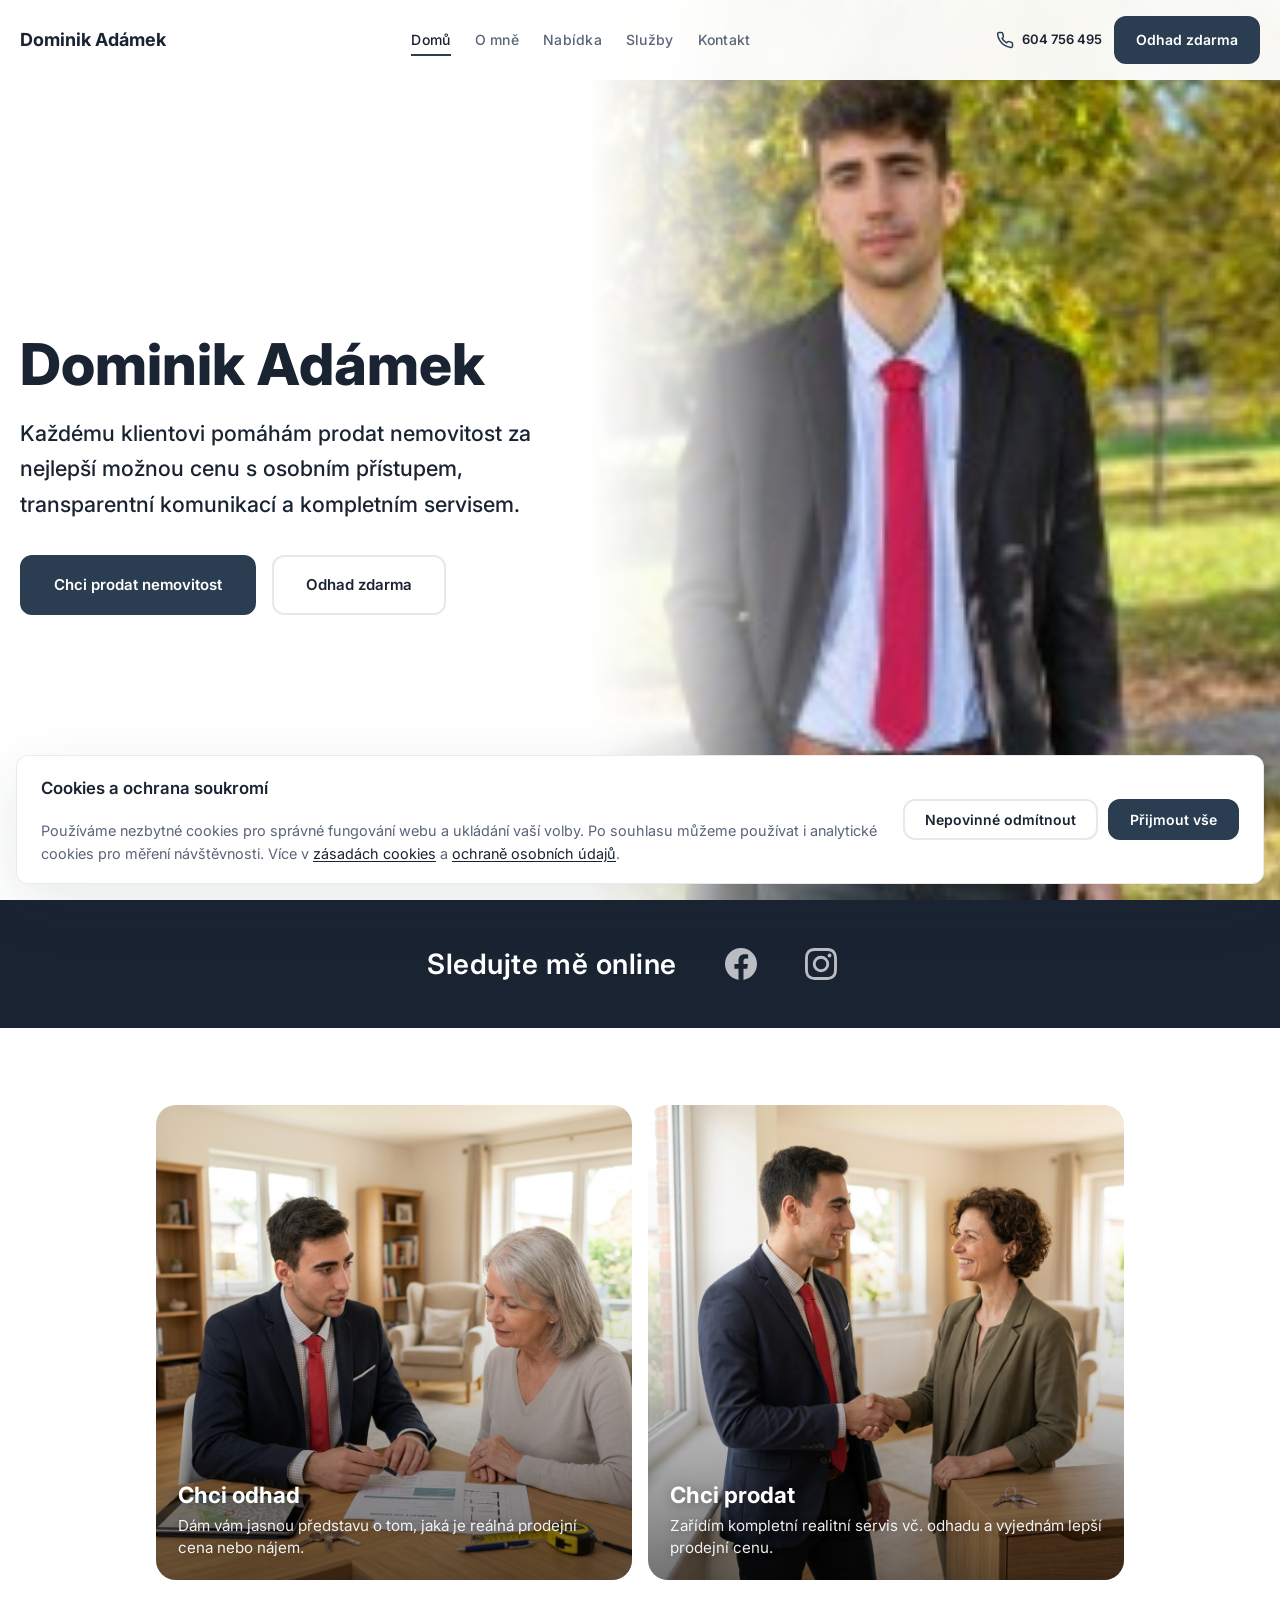
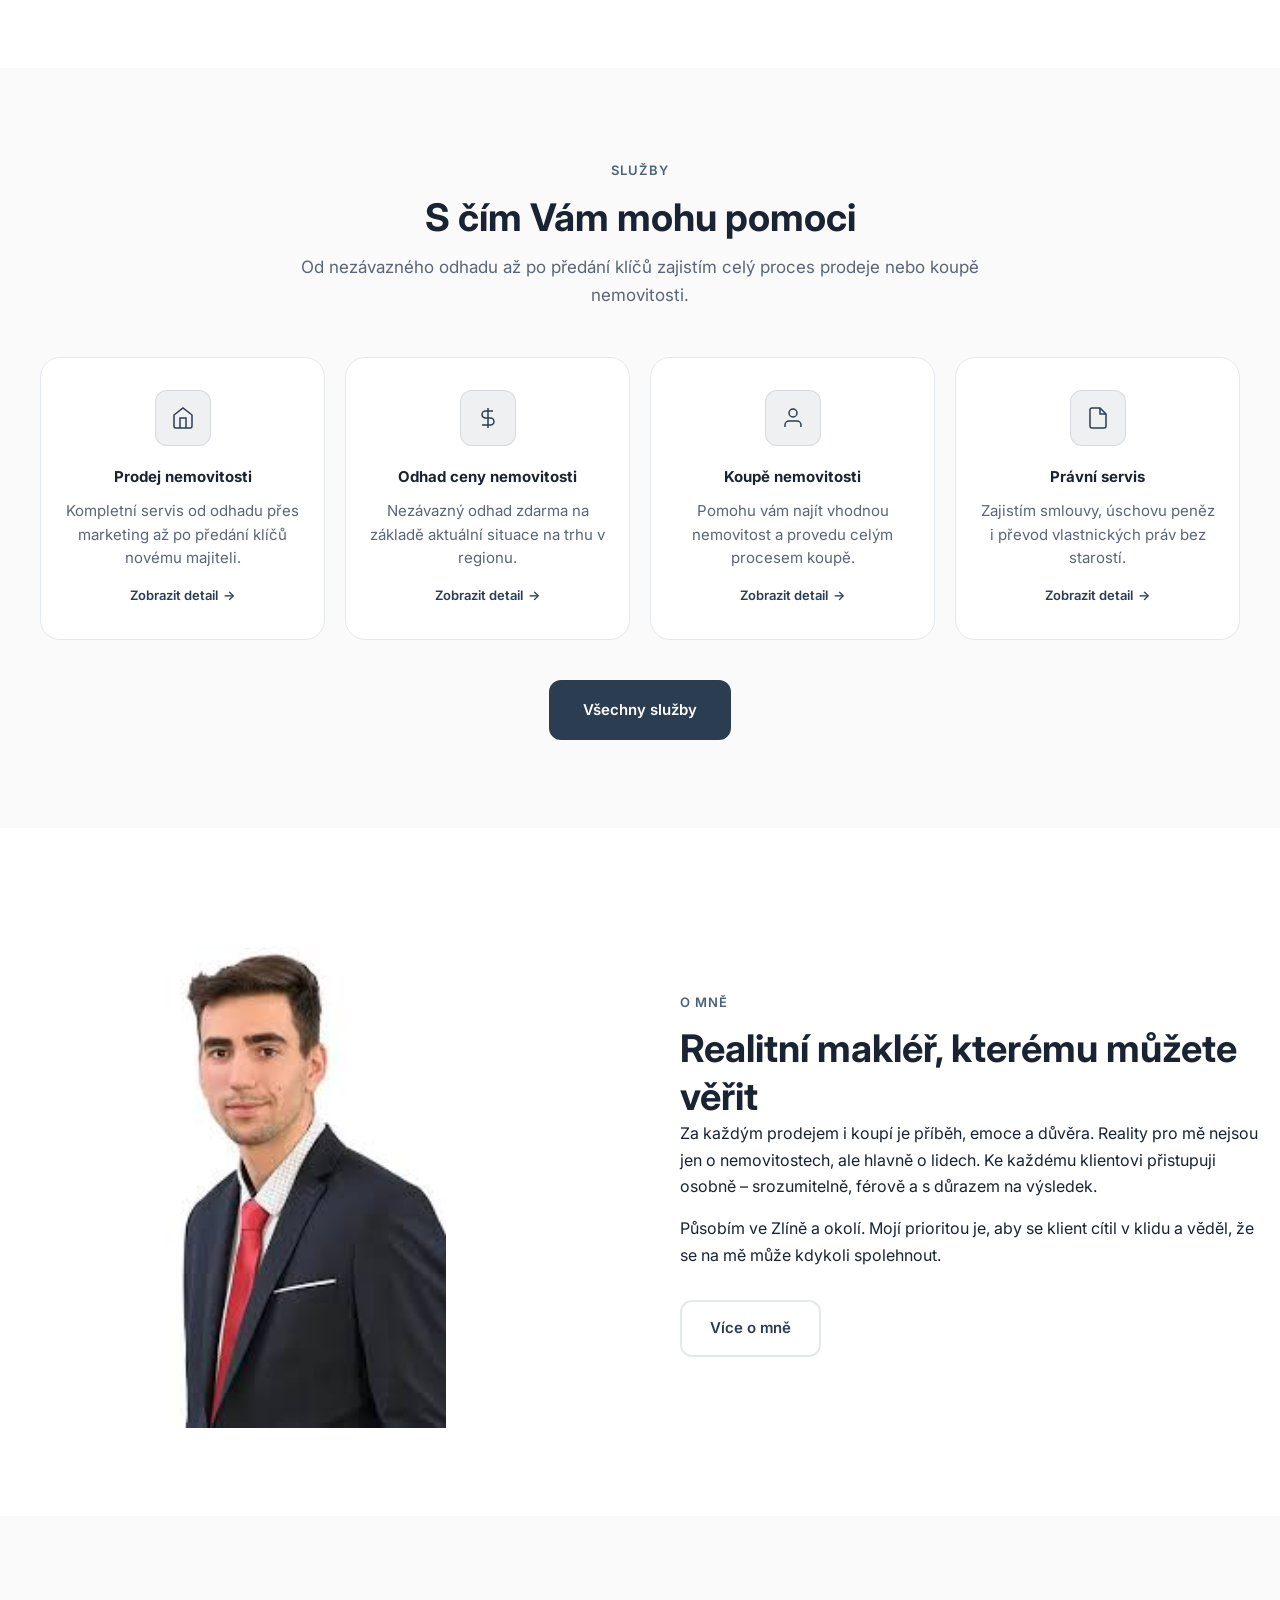
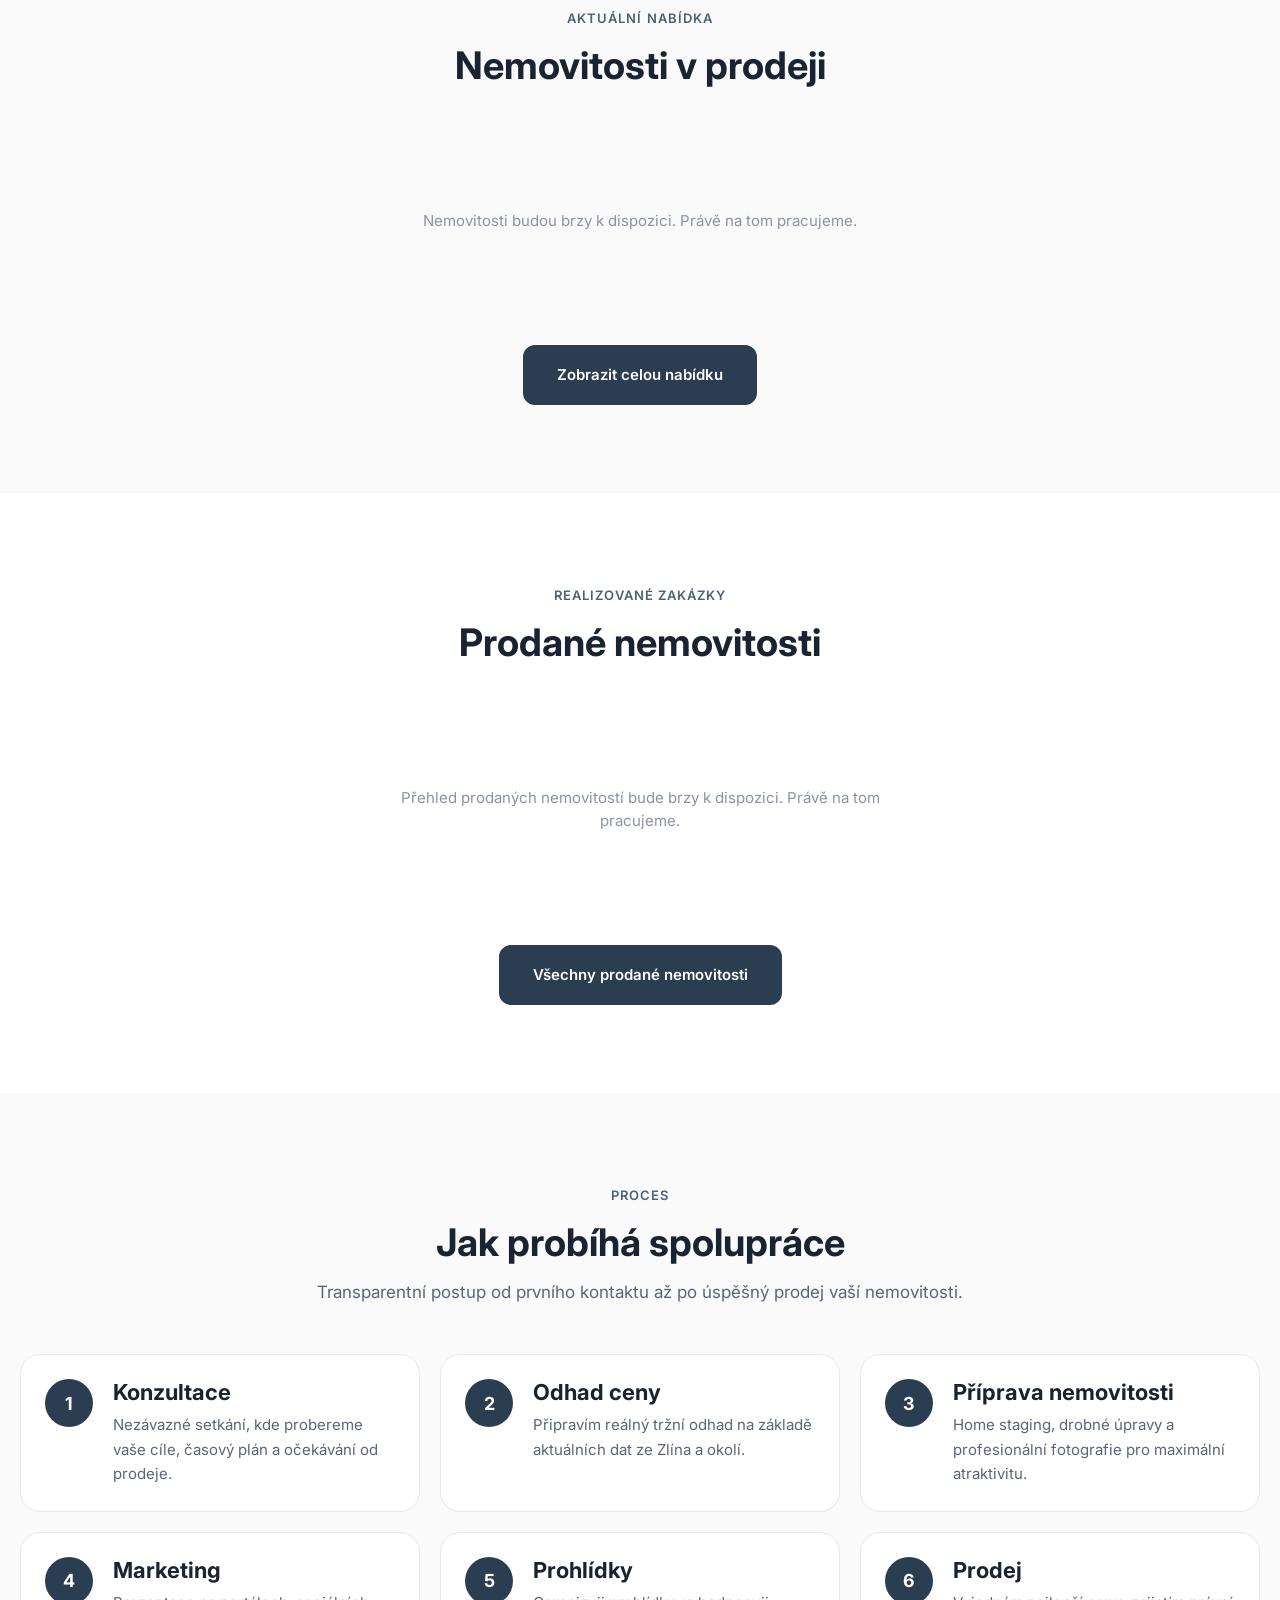
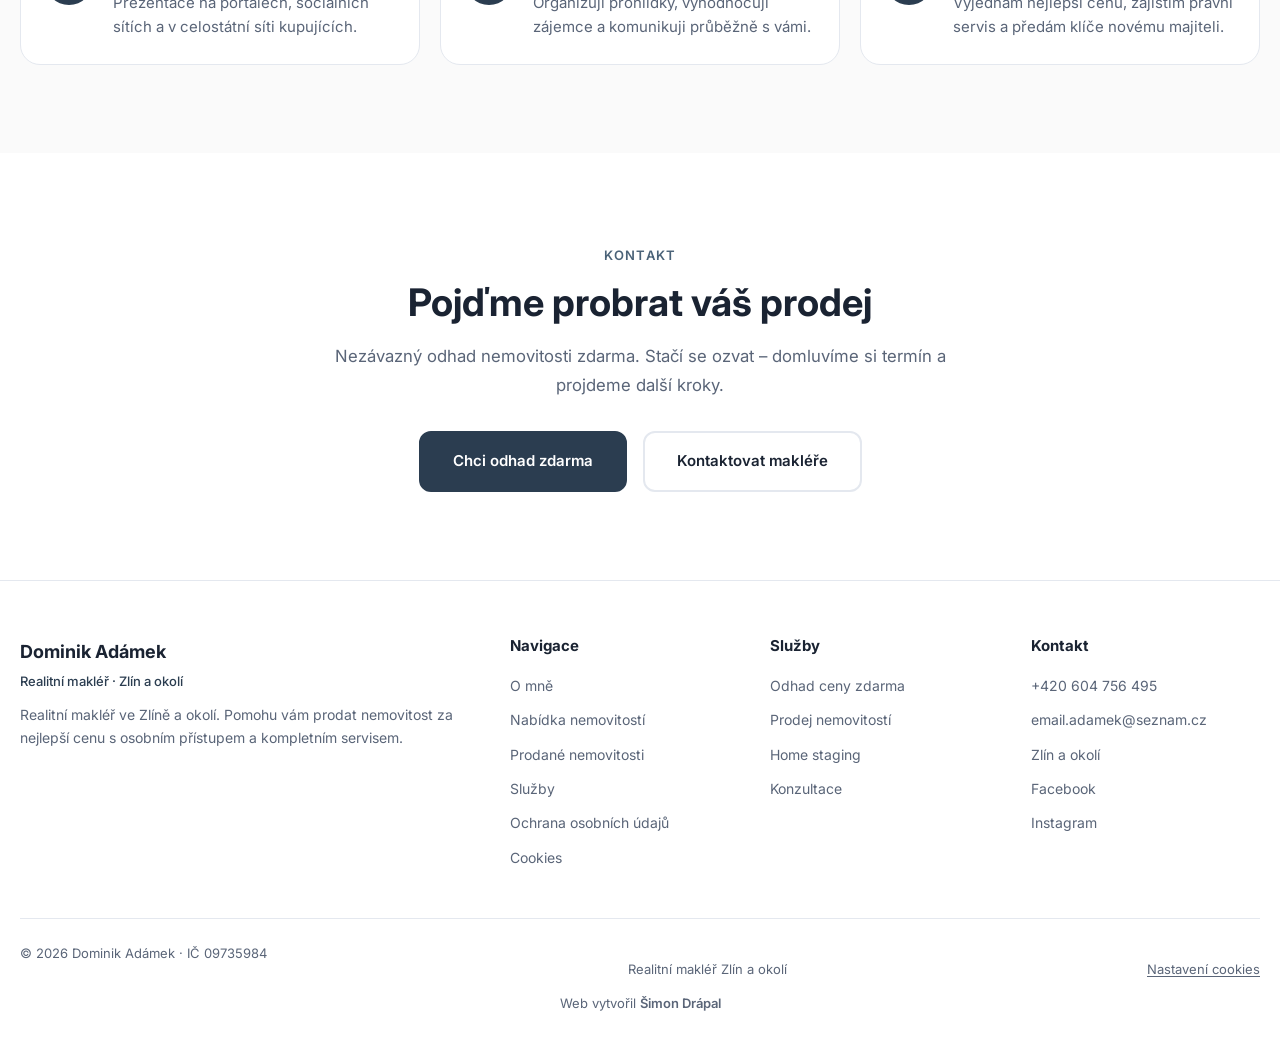
==== commit e24d8678: "hero nová + opraven odhad nemovitosti" ====
--- a/index.html
+++ b/index.html
@@ -13,13 +13,12 @@
   <meta property="og:title" content="Dominik Adámek | Realitní makléř Zlín a okolí">
   <meta property="og:description" content="Prodám Vaši nemovitost za nejlepší možnou cenu. Realitní služby ve Zlíně a okolí. Odhad ceny zdarma.">
   <meta property="og:url" content="index.html">
-  <meta property="og:image" content="assets/images/agent.svg">
+  <meta property="og:image" content="assets/images/og-card.png">
   <meta property="og:locale" content="cs_CZ">
 
-  <meta name="twitter:card" content="summary_large_image">
+  <meta name="twitter:card" content="summary">
   <meta name="twitter:title" content="Dominik Adámek | Realitní makléř Zlín">
   <meta name="twitter:description" content="Prodej nemovitostí ve Zlíně a okolí s osobním přístupem. Odhad ceny zdarma.">
-  <meta name="twitter:image" content="assets/images/agent.svg">
 
   <link rel="preconnect" href="https://fonts.googleapis.com">
   <link rel="preconnect" href="https://fonts.gstatic.com" crossorigin>
@@ -31,7 +30,6 @@
     "@context": "https://schema.org",
     "@type": "RealEstateAgent",
     "name": "Dominik Adámek",
-    "image": "assets/images/agent.svg",
     "telephone": "+420604756495",
     "email": "email.adamek@seznam.cz",
     "url": "index.html",
@@ -54,7 +52,6 @@
     "@context": "https://schema.org",
     "@type": "LocalBusiness",
     "name": "Dominik Adámek – Realitní makléř",
-    "image": "assets/images/agent.svg",
     "@id": "index.html",
     "url": "index.html",
     "telephone": "+420604756495",
@@ -107,7 +104,10 @@
 
   <main>
     <!-- Hero -->
-    <section class="hero" id="hero" aria-label="Úvodní sekce">
+    <section class="hero hero--home" id="hero" aria-label="Úvodní sekce">
+      <div class="hero__visual">
+        <img src="assets/images/fotka_1.jpeg" alt="Dominik Adámek, realitní makléř ve Zlíně a okolí" class="hero__visual-img" width="1600" height="1600" fetchpriority="high">
+      </div>
       <div class="container hero__inner">
         <div class="hero__content">
           <h1 class="hero__title">Dominik Adámek</h1>
@@ -115,17 +115,10 @@
             Každému klientovi pomáhám prodat nemovitost za nejlepší možnou cenu
             s osobním přístupem, transparentní komunikací a kompletním servisem.
           </p>
-          <p class="hero__desc">
-            Jsem Váš realitní makléř ve Zlíně a okolí. Důvěra, výsledky
-            a moderní marketing, který vaši nemovitost ukáže v tom nejlepším světle.
-          </p>
           <div class="hero__cta">
             <a href="kontakt.html" class="btn btn--primary btn--lg">Chci prodat nemovitost</a>
             <a href="odhad.html" class="btn btn--outline-dark btn--lg">Odhad zdarma</a>
           </div>
-        </div>
-        <div class="hero__media-wrap">
-          <img src="assets/images/fotka_1.jpeg" alt="Dominik Adámek, realitní makléř ve Zlíně a okolí" class="hero__media" width="800" height="800" fetchpriority="high">
         </div>
       </div>
     </section>
--- a/assets/css/style.css
+++ b/assets/css/style.css
@@ -401,6 +401,51 @@
   padding: calc(var(--header-height) + 2rem) 0 4rem;
 }
 
+.hero--home {
+  isolation: isolate;
+  overflow: hidden;
+  padding: calc(var(--header-height) + 2.5rem) 0 4.5rem;
+}
+
+.hero__visual {
+  display: none;
+}
+
+.hero--home .hero__visual {
+  display: block;
+  position: absolute;
+  inset: 0 0 0 46%;
+  z-index: 0;
+  pointer-events: none;
+}
+
+.hero--home .hero__visual::after {
+  content: "";
+  position: absolute;
+  inset: 0;
+  background: linear-gradient(
+    90deg,
+    #fff 0%,
+    rgba(255, 255, 255, 0.82) 12%,
+    rgba(255, 255, 255, 0.32) 26%,
+    transparent 42%
+  );
+}
+
+.hero__visual-img {
+  width: 100%;
+  height: 100%;
+  object-fit: cover;
+  object-position: 68% 14%;
+  display: block;
+}
+
+.hero--home .hero__inner {
+  position: relative;
+  z-index: 1;
+  display: block;
+}
+
 .hero__inner {
   display: grid;
   grid-template-columns: 1fr 1fr;
@@ -415,6 +460,10 @@
   color: var(--color-text);
 }
 
+.hero--home .hero__content {
+  max-width: min(34rem, 42vw);
+}
+
 .hero__partner {
   display: flex;
   align-items: center;
@@ -451,6 +500,10 @@
   max-width: 620px;
   margin: 0 0 2.5rem;
   line-height: 1.7;
+}
+
+.hero--home .hero__subtitle {
+  margin-bottom: 2rem;
 }
 
 .hero__cta {
@@ -2463,6 +2516,11 @@
   color: rgba(255, 255, 255, 0.65);
 }
 
+.estimate-field-wrap[hidden],
+.estimate-wizard-radio-list label[hidden] {
+  display: none;
+}
+
 .estimate-wizard-radio-list {
   display: grid;
   gap: 0.65rem;
@@ -2885,6 +2943,42 @@
   .hero__inner {
     grid-template-columns: 1fr;
     gap: 2.5rem;
+  }
+
+  .hero--home {
+    display: block;
+    min-height: 0;
+    padding: var(--header-height) 0 3rem;
+  }
+
+  .hero--home .hero__visual {
+    position: relative;
+    inset: auto;
+    height: min(78vw, 440px);
+    min-height: 340px;
+  }
+
+  .hero--home .hero__visual::after {
+    background: linear-gradient(
+      180deg,
+      transparent 38%,
+      rgba(255, 255, 255, 0.28) 68%,
+      #fff 100%
+    );
+  }
+
+  .hero__visual-img {
+    object-position: center 10%;
+  }
+
+  .hero--home .hero__inner {
+    grid-template-columns: 1fr;
+    margin-top: -2.5rem;
+  }
+
+  .hero--home .hero__content {
+    max-width: none;
+    text-align: center;
   }
 
   .hero__content {
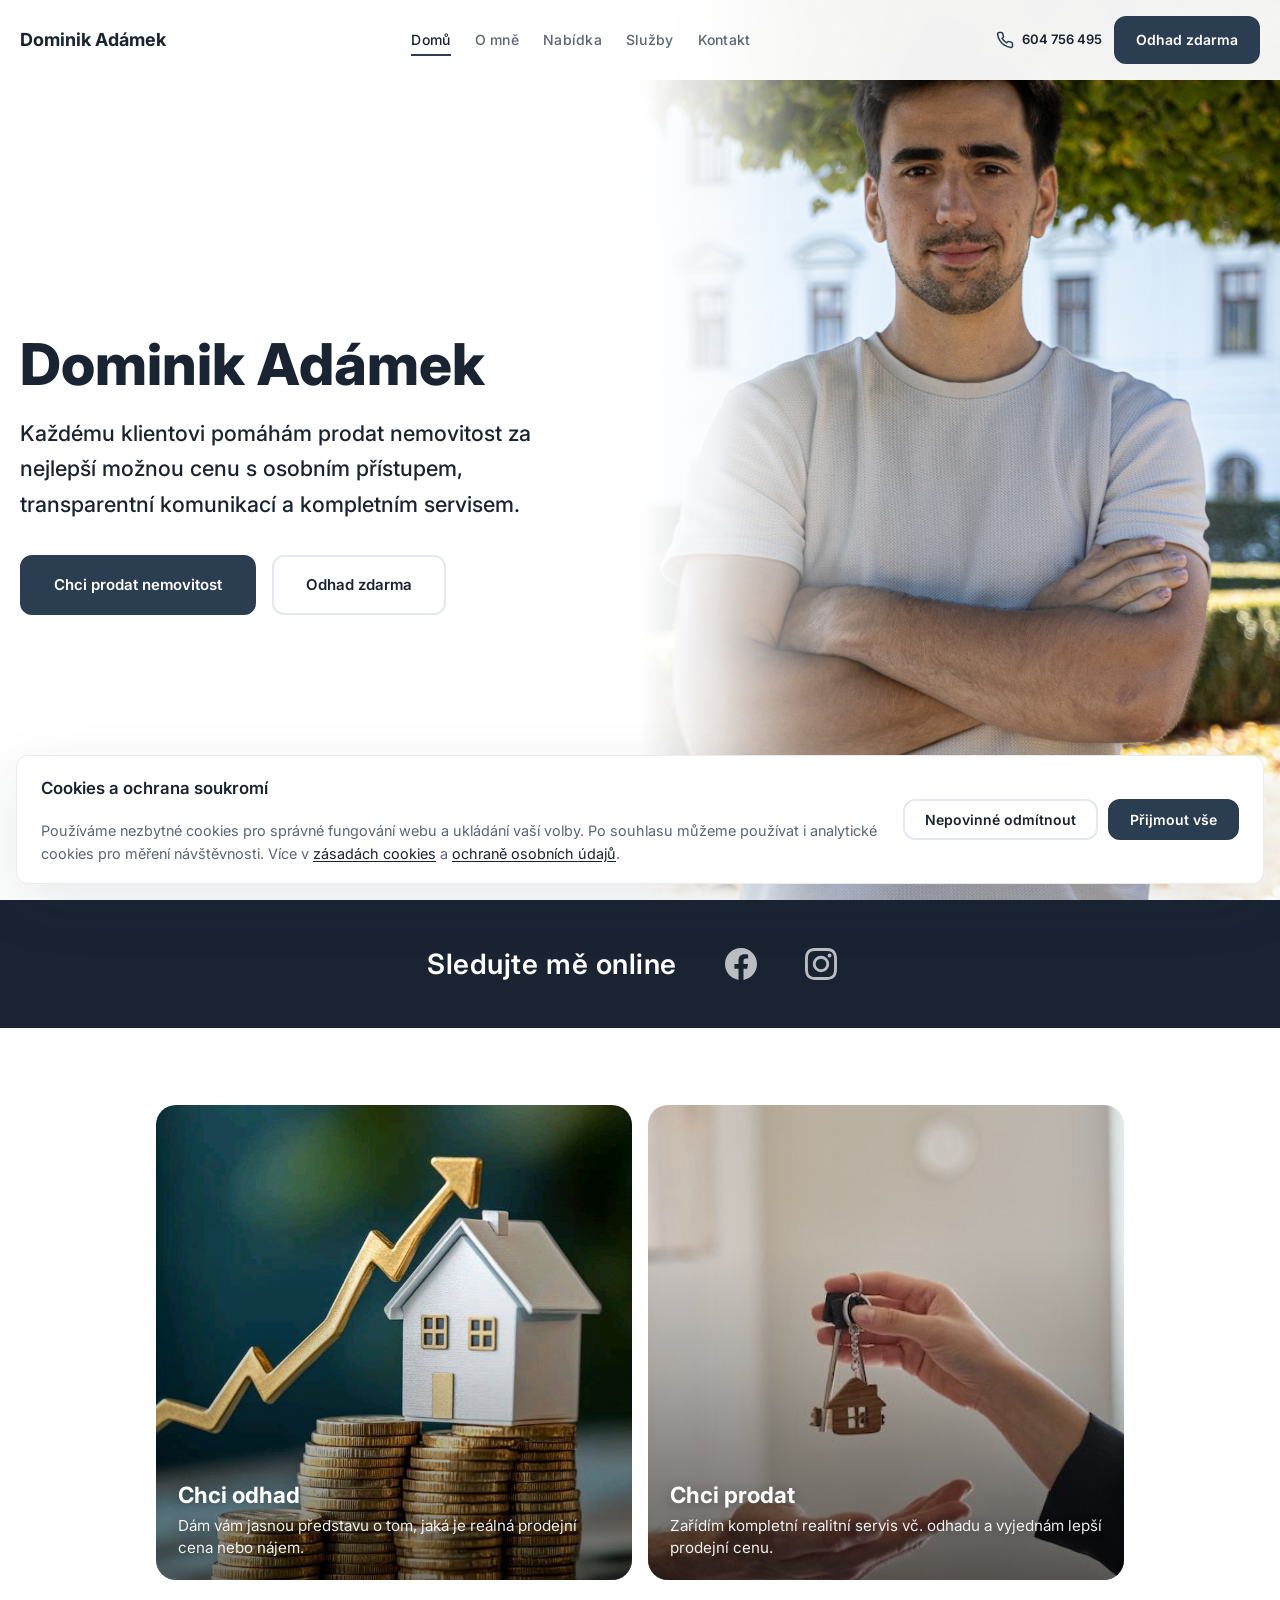
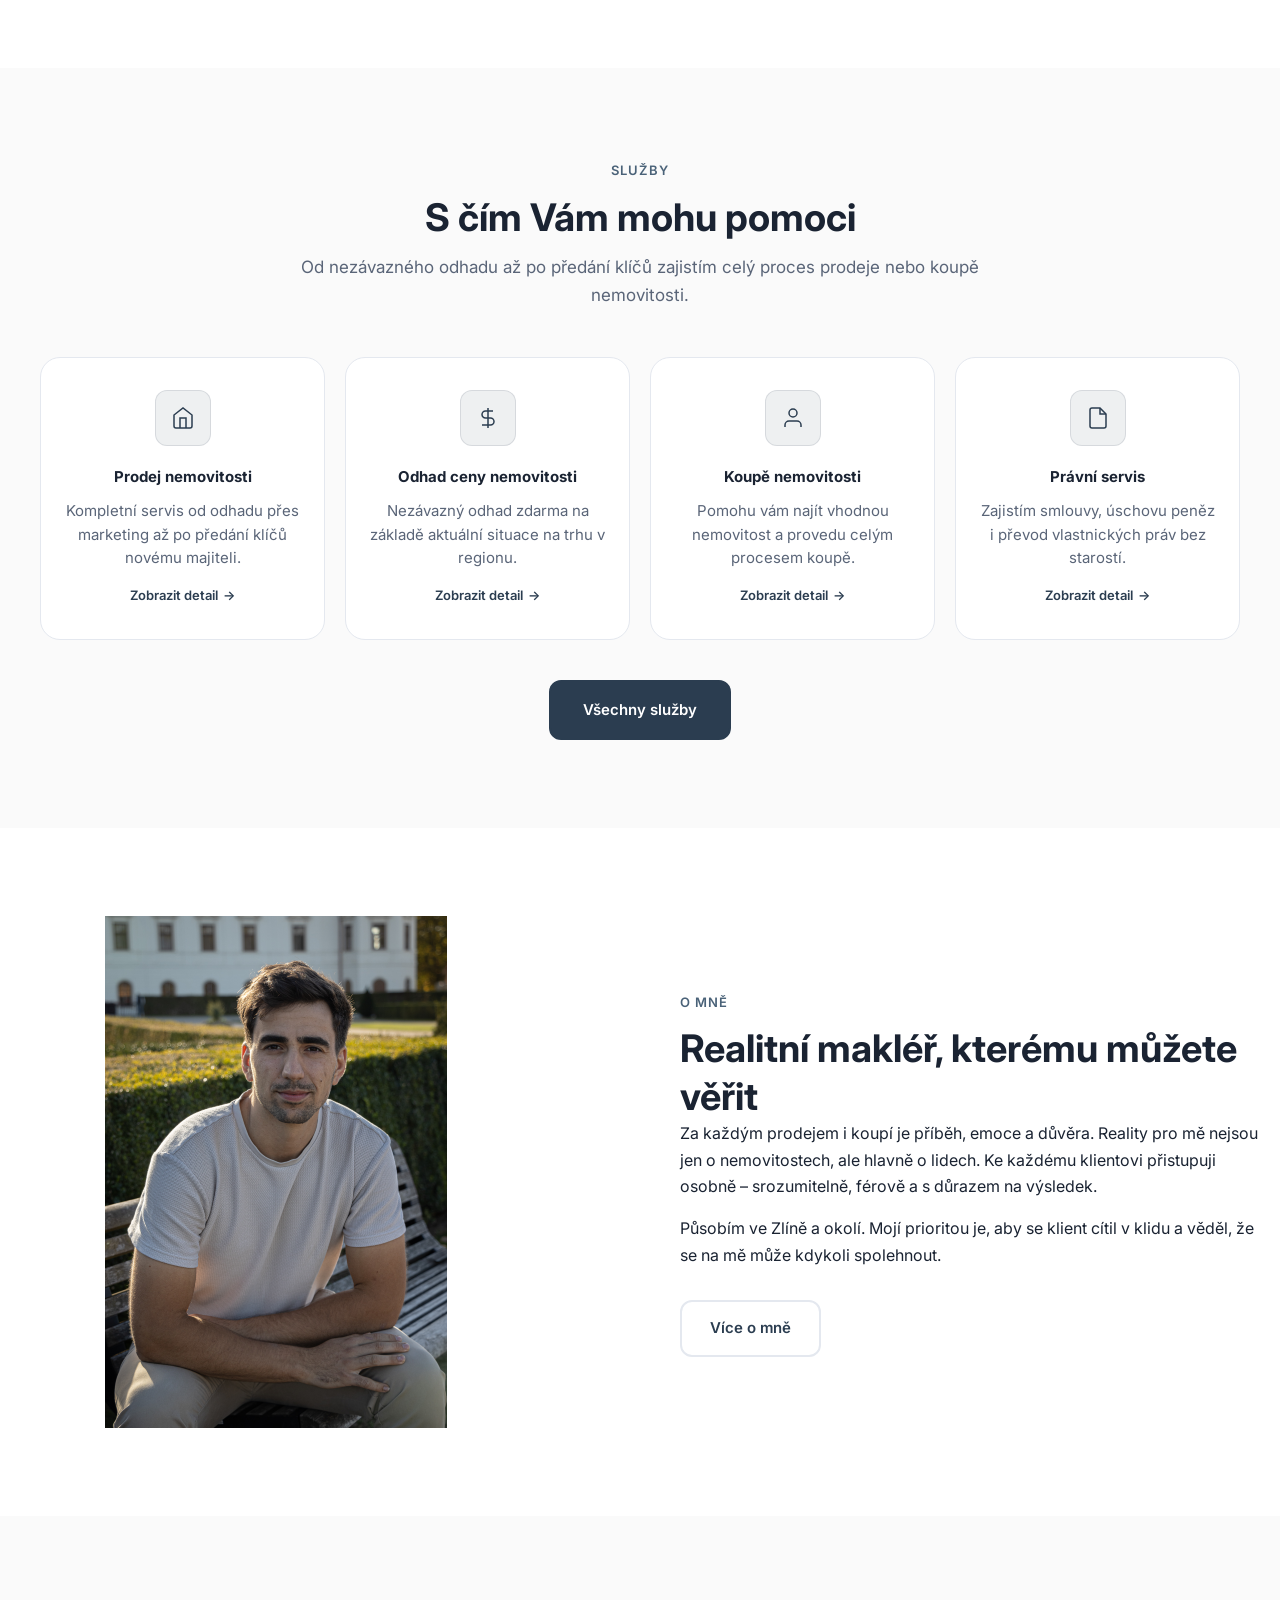
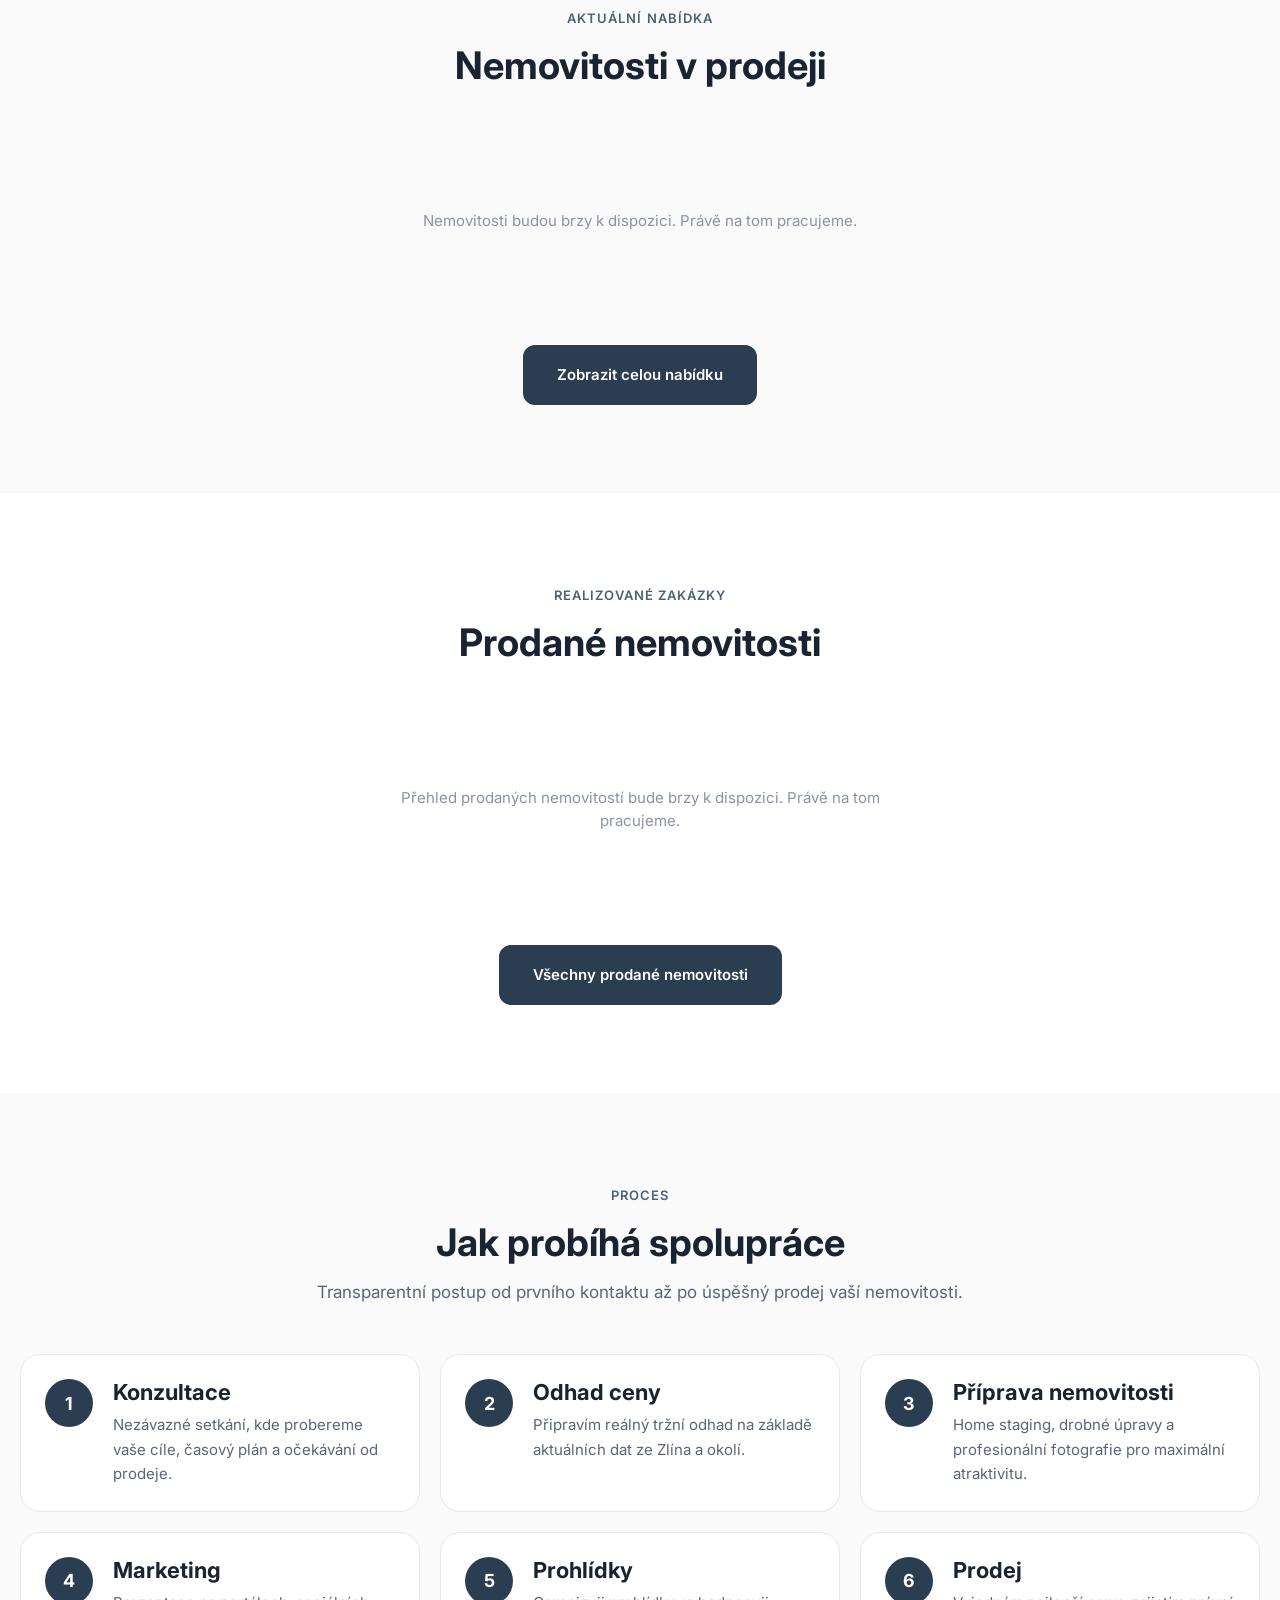
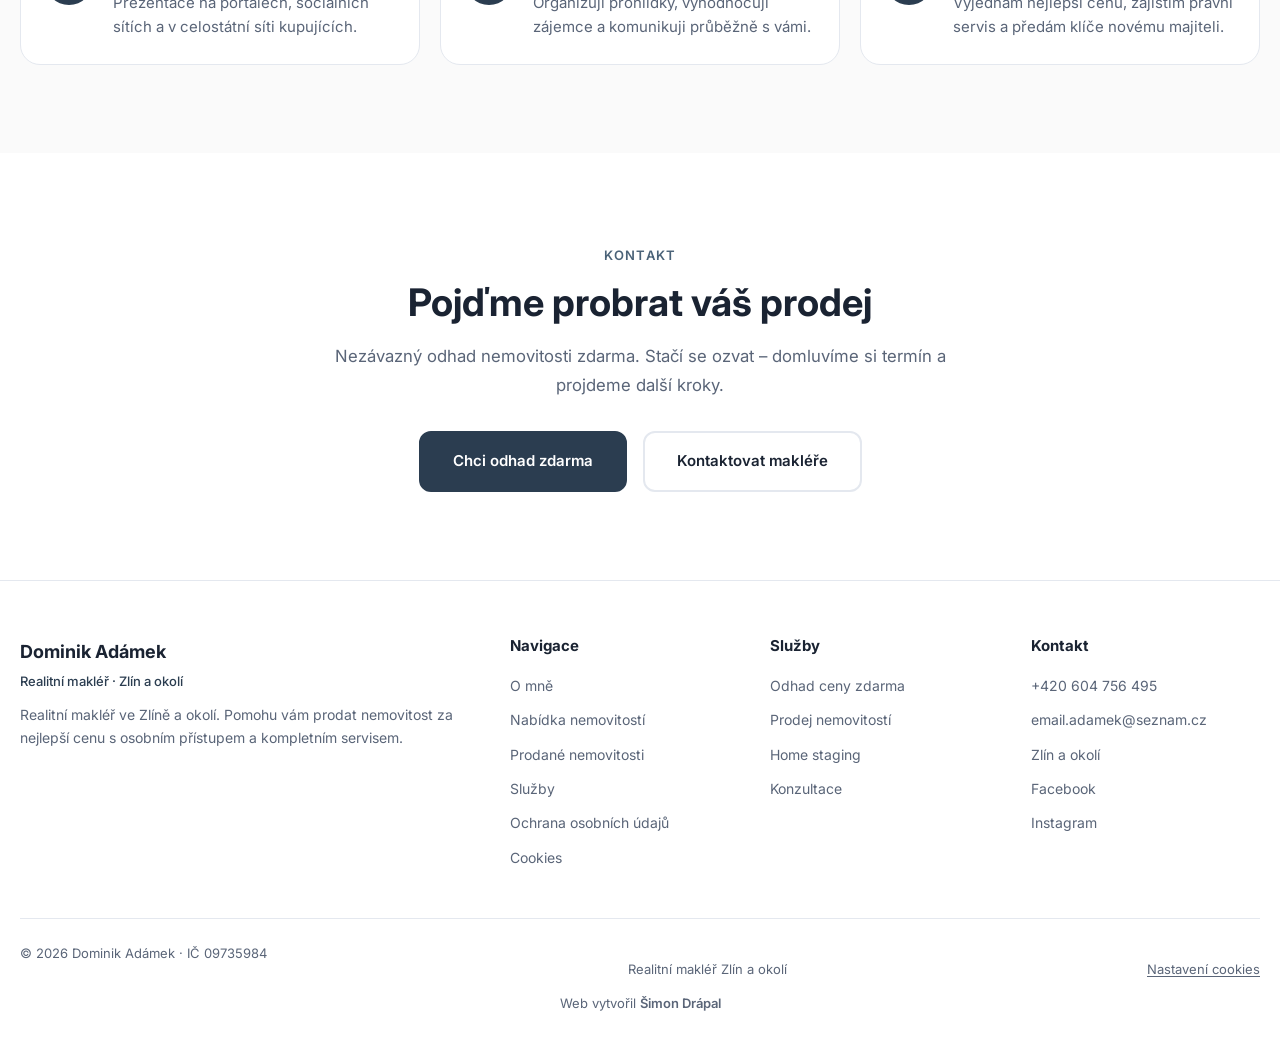
==== commit ff857c83: "verze s fotkami a novymi texty - prvni verze" ====
--- a/index.html
+++ b/index.html
@@ -106,7 +106,7 @@
     <!-- Hero -->
     <section class="hero hero--home" id="hero" aria-label="Úvodní sekce">
       <div class="hero__visual">
-        <img src="assets/images/fotka_1.jpeg" alt="Dominik Adámek, realitní makléř ve Zlíně a okolí" class="hero__visual-img" width="1600" height="1600" fetchpriority="high">
+        <img src="assets/images/uvodni_fotka.jpg" alt="Dominik Adámek, realitní makléř ve Zlíně a okolí" class="hero__visual-img" width="1600" height="1600" fetchpriority="high">
       </div>
       <div class="container hero__inner">
         <div class="hero__content">
@@ -137,14 +137,14 @@
       <div class="container">
         <div class="cta-cards__grid">
           <a href="odhad.html" class="cta-card">
-            <img src="assets/images/chci_odhad.jpg" alt="" class="cta-card__image" loading="lazy" width="800" height="800">
+            <img src="assets/images/chci_odhad.jpeg" alt="" class="cta-card__image" loading="lazy" width="800" height="800">
             <div class="cta-card__overlay">
               <h3 class="cta-card__title">Chci odhad</h3>
               <p class="cta-card__desc">Dám vám jasnou představu o tom, jaká je reálná prodejní cena nebo nájem.</p>
             </div>
           </a>
           <a href="kontakt.html" class="cta-card">
-            <img src="assets/images/chci_prodat.jpg" alt="" class="cta-card__image" loading="lazy" width="800" height="800">
+            <img src="assets/images/chci_prodat.jpeg" alt="" class="cta-card__image" loading="lazy" width="800" height="800">
             <div class="cta-card__overlay">
               <h3 class="cta-card__title">Chci prodat</h3>
               <p class="cta-card__desc">Zařídím kompletní realitní servis vč. odhadu a vyjednám lepší prodejní cenu.</p>
@@ -207,7 +207,7 @@
       <div class="container">
         <div class="about-preview">
           <div class="about-preview__image" data-animate>
-            <img src="assets/images/fotka_2.jpeg" alt="Dominik Adámek – realitní makléř Zlín a okolí" width="1000" height="1284" loading="lazy">
+            <img src="assets/images/o_mne_fotka.jpg" alt="Dominik Adámek – realitní makléř Zlín a okolí" width="1000" height="1284" loading="lazy">
           </div>
           <div data-animate>
             <span class="section__label">O mně</span>
--- a/assets/css/style.css
+++ b/assets/css/style.css
@@ -414,7 +414,7 @@
 .hero--home .hero__visual {
   display: block;
   position: absolute;
-  inset: 0 0 0 46%;
+  inset: 0 0 0 50%;
   z-index: 0;
   pointer-events: none;
 }
@@ -436,7 +436,7 @@
   width: 100%;
   height: 100%;
   object-fit: cover;
-  object-position: 68% 14%;
+  object-position: 64% 2%;
   display: block;
 }
 
@@ -461,7 +461,7 @@
 }
 
 .hero--home .hero__content {
-  max-width: min(34rem, 42vw);
+  max-width: min(34rem, 46vw);
 }
 
 .hero__partner {
@@ -609,6 +609,7 @@
   line-height: 1.15;
   margin-bottom: 0.75rem;
   color: var(--color-text);
+  max-width: 14em;
 }
 
 .hero--page .hero__subtitle {
@@ -818,6 +819,34 @@
   align-items: center;
 }
 
+.about-preview--page {
+  align-items: start;
+}
+
+.about-preview--page .about-preview__image {
+  aspect-ratio: 1000 / 1284;
+  max-width: 22rem;
+  margin-inline: auto;
+}
+
+.about-preview--page .about-preview__image img {
+  object-fit: cover;
+  object-position: center;
+}
+
+.about-preview__copy h2 {
+  font-size: clamp(1.75rem, 3.5vw, 2.375rem);
+  line-height: 1.2;
+  margin-bottom: 1.25rem;
+  text-wrap: balance;
+}
+
+.about-preview__copy h3 {
+  font-size: clamp(1.25rem, 2.2vw, 1.5rem);
+  line-height: 1.3;
+  margin: 1.75rem 0 0.875rem;
+}
+
 .about-preview__image {
   position: relative;
   width: 100%;
@@ -834,6 +863,15 @@
   height: 100%;
   object-fit: contain;
   object-position: top center;
+}
+
+.about-story {
+  max-width: 46rem;
+  margin: 0 auto;
+}
+
+.about-story h2 {
+  margin-bottom: 1.25rem;
 }
 
 .about__intro {
@@ -2968,7 +3006,7 @@
   }
 
   .hero__visual-img {
-    object-position: center 10%;
+    object-position: center 4%;
   }
 
   .hero--home .hero__inner {
@@ -3136,6 +3174,18 @@
   }
   .about-preview__image { order: -1; }
 
+  .about-preview--page {
+    grid-template-columns: minmax(16rem, 26rem) minmax(0, 42rem);
+    gap: 4rem;
+    justify-content: center;
+    align-items: start;
+  }
+
+  .about-preview--page .about-preview__image {
+    max-width: none;
+    margin-inline: 0;
+  }
+
   .properties-grid { grid-template-columns: repeat(3, 1fr); }
   .process-grid { grid-template-columns: repeat(3, 1fr); }
   .testimonials-grid { grid-template-columns: repeat(3, 1fr); }
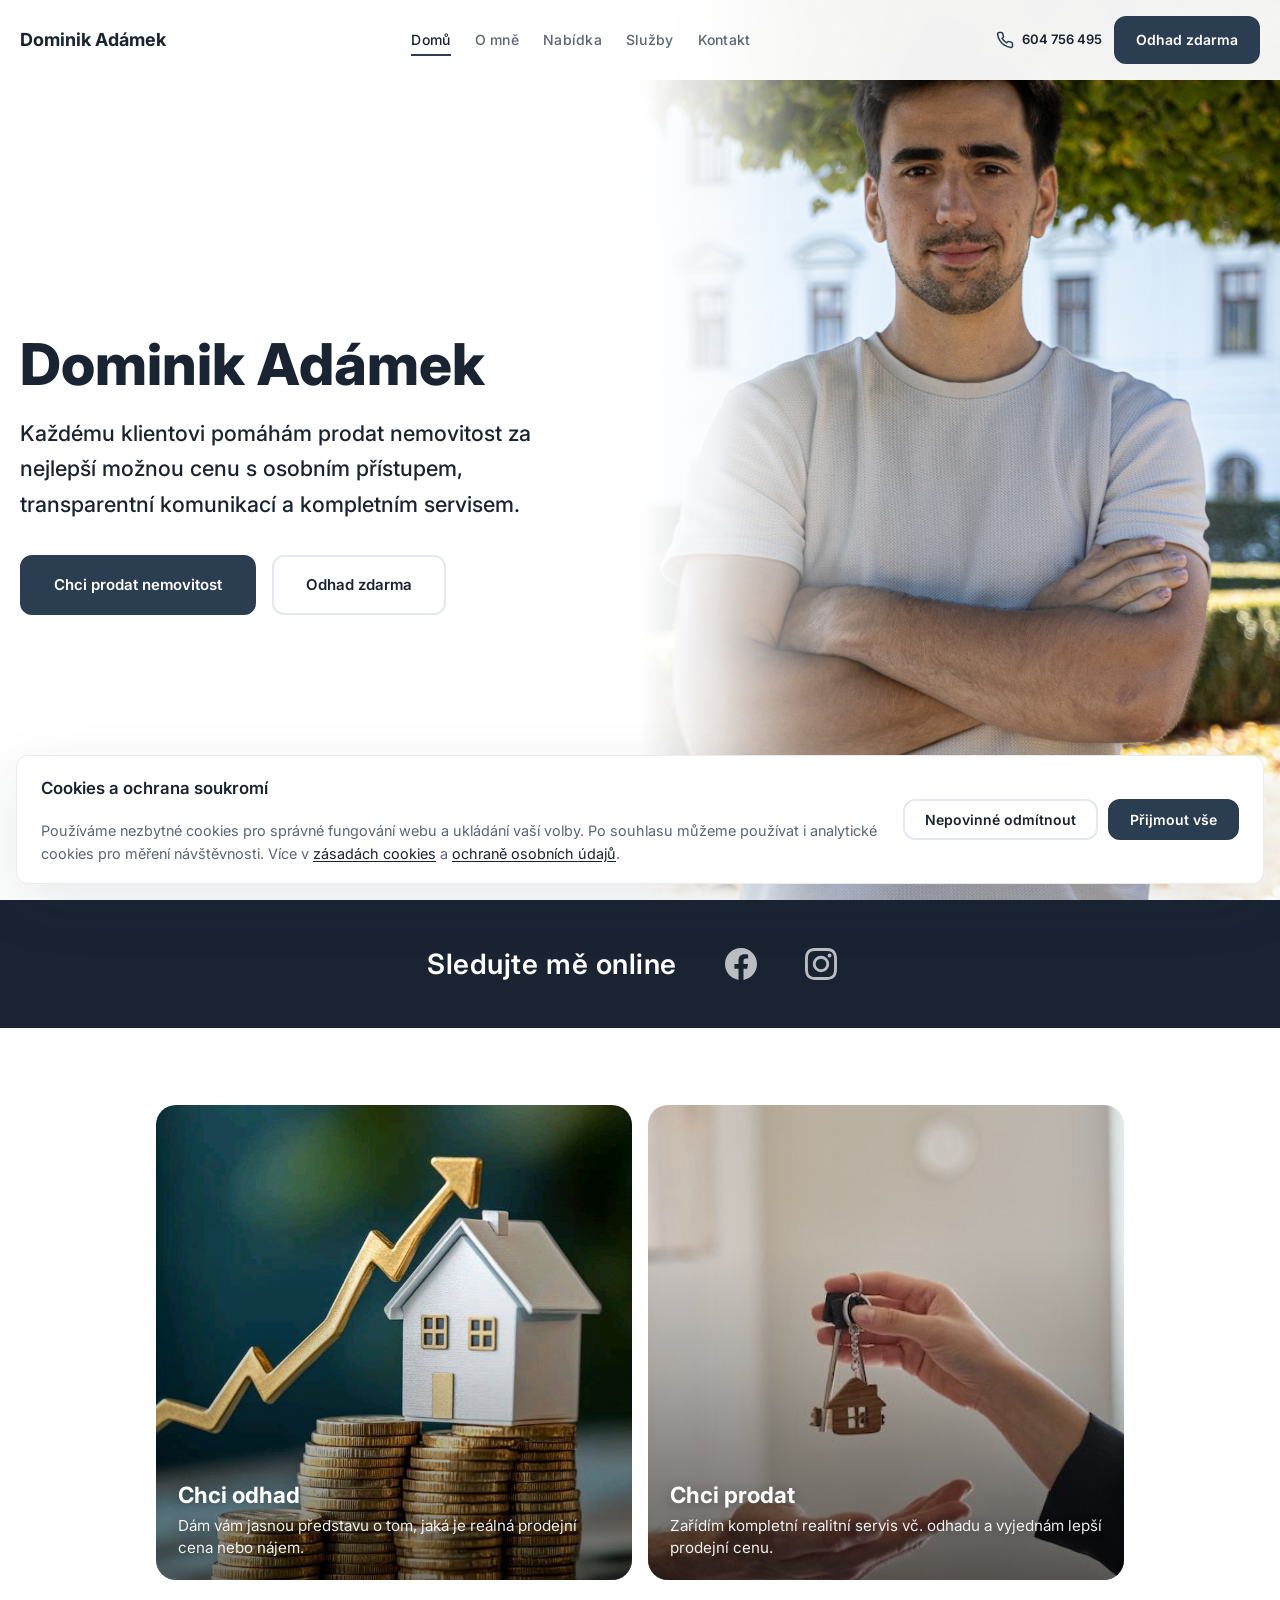
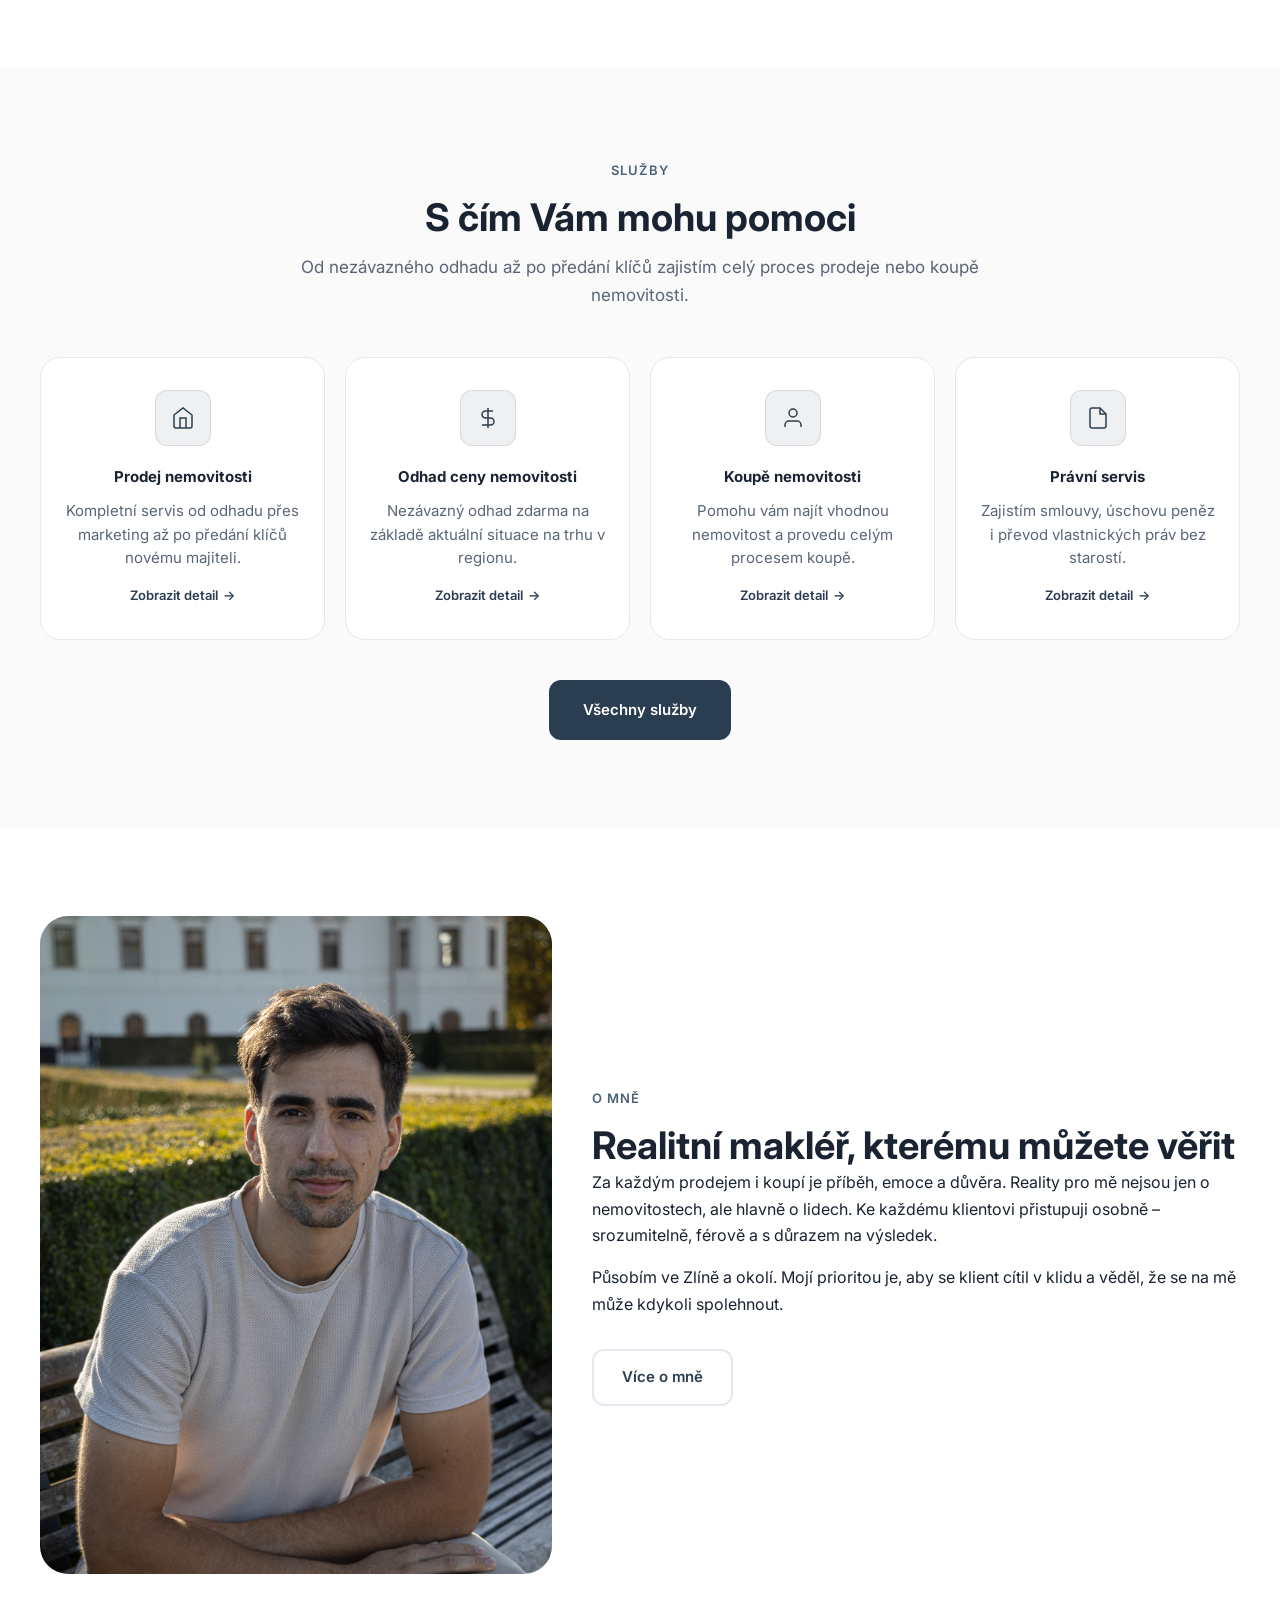
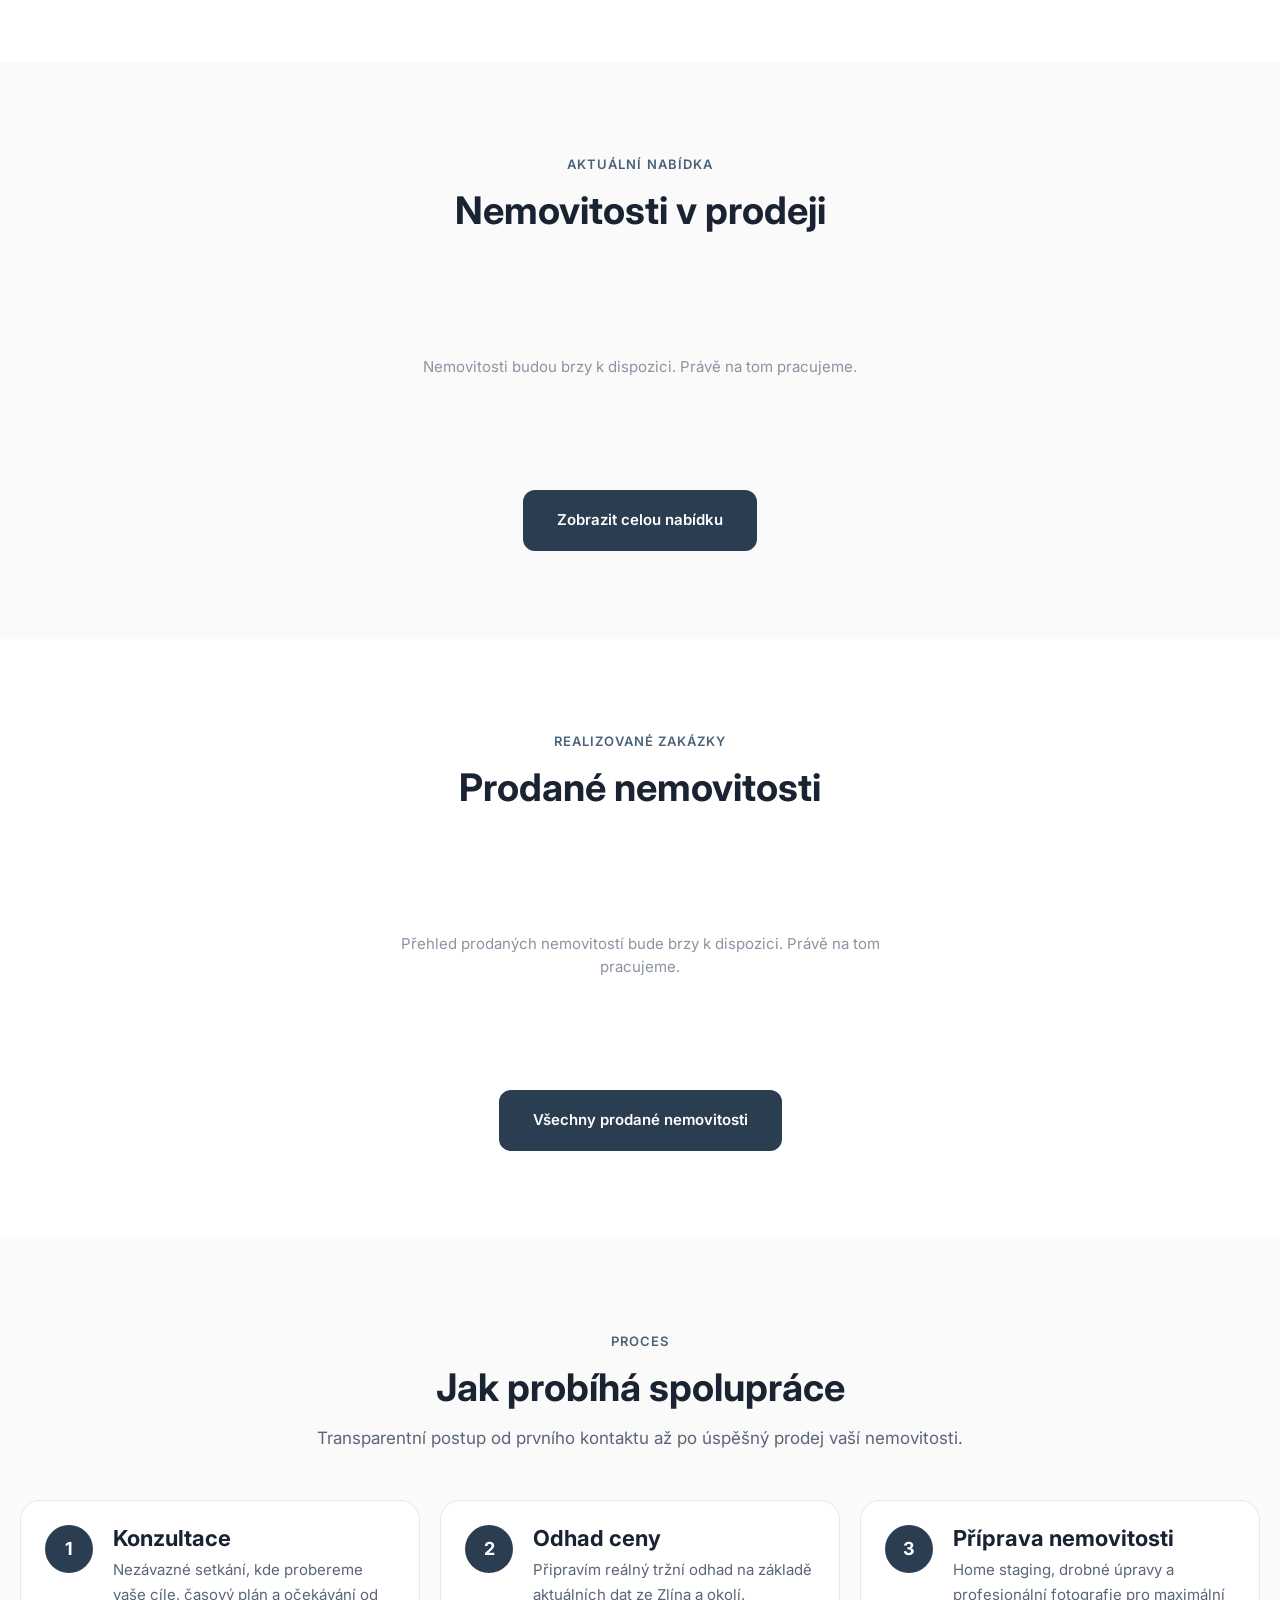
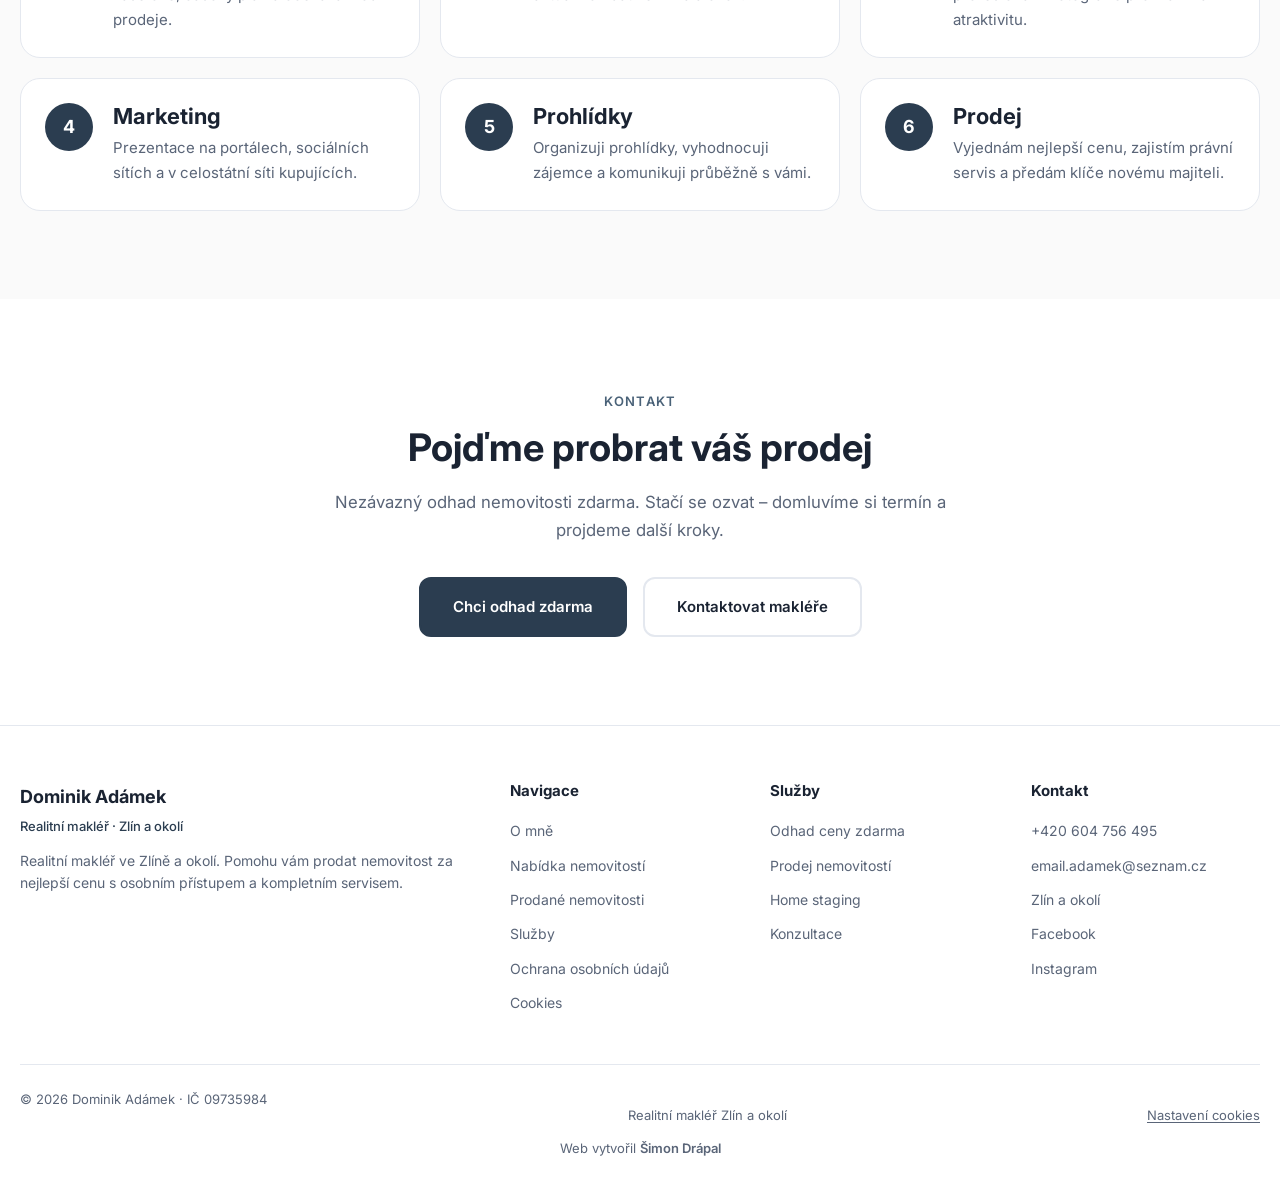
==== commit ec76bc7c: "lepší SEO" ====
--- a/index.html
+++ b/index.html
@@ -7,13 +7,13 @@
   <meta name="description" content="Realitní makléř Dominik Adámek ze Zlína. Prodej bytů, domů a nemovitostí ve Zlíně a okolí. Nezávazný odhad ceny zdarma. Osobní přístup a maximální prodejní cena.">
   <meta name="keywords" content="realitní makléř Zlín, prodej bytu Zlín, prodej domu Zlín, odhad nemovitosti zdarma Zlín, realitní makléř Zlín a okolí">
   <meta name="robots" content="index, follow">
-  <link rel="canonical" href="index.html">
+  <link rel="canonical" href="https://adamekrealestate.cz/">
 
   <meta property="og:type" content="website">
   <meta property="og:title" content="Dominik Adámek | Realitní makléř Zlín a okolí">
   <meta property="og:description" content="Prodám Vaši nemovitost za nejlepší možnou cenu. Realitní služby ve Zlíně a okolí. Odhad ceny zdarma.">
-  <meta property="og:url" content="index.html">
-  <meta property="og:image" content="assets/images/og-card.png">
+  <meta property="og:url" content="https://adamekrealestate.cz/">
+  <meta property="og:image" content="https://adamekrealestate.cz/assets/images/og-card.png">
   <meta property="og:locale" content="cs_CZ">
 
   <meta name="twitter:card" content="summary">
@@ -32,7 +32,7 @@
     "name": "Dominik Adámek",
     "telephone": "+420604756495",
     "email": "email.adamek@seznam.cz",
-    "url": "index.html",
+    "url": "https://adamekrealestate.cz/",
     "address": {
       "@type": "PostalAddress",
       "addressLocality": "Zlín",
@@ -52,8 +52,8 @@
     "@context": "https://schema.org",
     "@type": "LocalBusiness",
     "name": "Dominik Adámek – Realitní makléř",
-    "@id": "index.html",
-    "url": "index.html",
+    "@id": "https://adamekrealestate.cz/",
+    "url": "https://adamekrealestate.cz/",
     "telephone": "+420604756495",
     "email": "email.adamek@seznam.cz",
     "address": {
--- a/assets/css/style.css
+++ b/assets/css/style.css
@@ -578,7 +578,7 @@
 
 .hero--page {
   min-height: auto;
-  padding: calc(var(--header-height) + 3rem) 0 1.5rem;
+  padding: calc(var(--header-height) + 4.75rem) 0 4.5rem;
   background: var(--color-white);
 }
 
@@ -586,13 +586,9 @@
   background: var(--color-bg);
 }
 
-.hero--page-dark {
-  background: linear-gradient(145deg, var(--color-primary) 0%, var(--color-primary-dark) 100%);
-}
-
 .hero--page:has(+ .section),
 .hero--page:has(+ .page-placeholder) {
-  padding-bottom: 1.5rem;
+  padding-bottom: 4.5rem;
 }
 
 .hero--page + .section {
@@ -619,14 +615,6 @@
   line-height: 1.7;
   margin-bottom: 0;
   max-width: 640px;
-}
-
-.hero--page-dark h1 {
-  color: var(--color-white);
-}
-
-.hero--page-dark .hero__subtitle {
-  color: rgba(255, 255, 255, 0.72);
 }
 
 .hero__logo {
@@ -819,19 +807,78 @@
   align-items: center;
 }
 
-.about-preview--page {
-  align-items: start;
-}
-
-.about-preview--page .about-preview__image {
+.about-preview:not(.about-preview--page) {
+  max-width: 1200px;
+  margin-inline: auto;
+}
+
+.about-preview:not(.about-preview--page) .about-preview__image {
   aspect-ratio: 1000 / 1284;
-  max-width: 22rem;
-  margin-inline: auto;
-}
-
-.about-preview--page .about-preview__image img {
+  margin-inline: 0;
+}
+
+.about-preview:not(.about-preview--page) .about-preview__image img {
   object-fit: cover;
-  object-position: center;
+  object-position: center top;
+}
+
+.about-banner {
+  background: var(--color-white);
+  padding: 0.5rem 0 0;
+}
+
+.about-banner__photo {
+  border-radius: 28px;
+  overflow: hidden;
+  aspect-ratio: 16 / 10;
+  background: var(--color-bg-alt);
+}
+
+.about-banner__photo img {
+  display: block;
+  width: 100%;
+  height: 100%;
+  object-fit: cover;
+  object-position: center 30%;
+}
+
+.about-page {
+  padding-top: clamp(2.5rem, 5vw, 4rem);
+}
+
+.about-story--page {
+  max-width: 46rem;
+  margin: 0;
+}
+
+.about-story--page .section__label {
+  margin-bottom: 1.1rem;
+}
+
+.about-story--page h2 {
+  font-size: clamp(1.75rem, 3.5vw, 2.375rem);
+  line-height: 1.3;
+  margin-bottom: 1.75rem;
+}
+
+.about-story--page h3 {
+  font-size: clamp(1.25rem, 2.2vw, 1.5rem);
+  line-height: 1.4;
+  margin: 2.75rem 0 1.75rem;
+}
+
+.about-story--page .about__intro {
+  font-size: 1.0625rem;
+  line-height: 1.85;
+  margin-bottom: 1.75rem;
+}
+
+.about-story--page .about__intro + .about__intro {
+  margin-top: 0;
+}
+
+.about-story--page .about__social {
+  margin-top: 0.5rem;
 }
 
 .about-preview__copy h2 {
@@ -1916,6 +1963,11 @@
   margin-bottom: 1.25rem;
 }
 
+.form-success--error {
+  background: #fdecec;
+  color: #9b2c2c;
+}
+
 .form-card {
   background: var(--color-white);
   border-radius: var(--radius-xl);
@@ -2101,269 +2153,162 @@
 }
 
 /* ── Contact page ── */
-.hero--page:has(+ .contact-page) {
-  padding-bottom: clamp(3rem, 5vw, 4.5rem);
-}
-
-.hero--page + .contact-page {
-  padding-top: clamp(4rem, 7vw, 6.5rem);
-  padding-bottom: clamp(4rem, 7vw, 6.5rem);
-}
-
-.contact-page .container {
-  max-width: min(1180px, 100%);
-}
-
-.contact-split {
+.contact-intro {
+  padding: calc(var(--header-height) + 2.75rem) 0 clamp(2.5rem, 5vw, 4rem);
+  background: var(--color-white);
+}
+
+.contact-intro__grid {
   display: grid;
-  gap: clamp(2.5rem, 6vw, 5rem);
-  align-items: stretch;
-}
-
-.contact-info {
-  display: flex;
-  flex-direction: column;
   gap: clamp(2rem, 4vw, 3rem);
-  padding: clamp(0.5rem, 2vw, 1.5rem) clamp(0.5rem, 3vw, 2rem) clamp(0.5rem, 2vw, 1.5rem) 0;
-}
-
-.contact-info__name {
-  font-size: clamp(1.85rem, 3.2vw, 2.5rem);
+  align-items: center;
+}
+
+.contact-intro h1 {
+  font-size: clamp(2rem, 4vw, 3rem);
   font-weight: 700;
-  color: var(--color-text);
-  margin: 0 0 0.65rem;
   line-height: 1.15;
-}
-
-.contact-info__role {
+  margin-bottom: 0.85rem;
+  color: var(--color-text);
+}
+
+.contact-intro__lead {
   font-size: 1.05rem;
-  color: var(--color-text-muted);
-  margin: 0;
+  line-height: 1.7;
+  color: var(--color-text-muted);
+  max-width: 38rem;
+  margin-bottom: 1.25rem;
+}
+
+.contact-intro__address {
+  font-size: 1rem;
   line-height: 1.6;
-}
-
-.contact-info__details {
-  display: flex;
-  flex-direction: column;
-  gap: 0.85rem;
-}
-
-.contact-info__detail {
-  display: block;
-  font-size: clamp(1.05rem, 2vw, 1.2rem);
-  line-height: 1.5;
-  color: var(--color-text);
+  color: var(--color-text);
+  margin-bottom: 1.15rem;
+}
+
+.contact-intro__address strong {
+  font-weight: 700;
+}
+
+.contact-intro__links {
+  display: flex;
+  flex-wrap: wrap;
+  gap: 0.75rem 1.5rem;
+  margin-bottom: 1.25rem;
+}
+
+.contact-intro__links a {
+  display: inline-flex;
+  align-items: center;
+  gap: 0.5rem;
   font-weight: 600;
+  color: var(--color-text);
   word-break: break-word;
-  transition: color var(--transition);
-}
-
-.contact-info__detail:hover {
+}
+
+.contact-intro__links a:hover {
   color: var(--color-primary);
 }
 
-.contact-info__address {
-  font-size: 1rem;
-  color: var(--color-text-muted);
-  line-height: 1.7;
-  margin: 0.5rem 0 0;
-}
-
-.contact-info__group {
-  display: flex;
-  flex-direction: column;
-  gap: 1rem;
-}
-
-.contact-info__social-label {
-  font-size: 0.75rem;
-  font-weight: 600;
-  letter-spacing: 0.08em;
-  text-transform: uppercase;
-  color: var(--color-text-muted);
-  margin: 0;
-}
-
-.contact-info__social {
+.contact-intro__links svg {
+  flex-shrink: 0;
+}
+
+.contact-intro__social {
   display: flex;
   flex-wrap: wrap;
-  gap: 0.85rem;
-}
-
-.contact-info__social-link {
+  gap: 0.75rem;
+  margin-bottom: 1.75rem;
+}
+
+.contact-intro__social-link {
   display: flex;
   align-items: center;
   justify-content: center;
-  width: 48px;
-  height: 48px;
+  width: 44px;
+  height: 44px;
   border-radius: 50%;
   border: 1px solid var(--color-border);
-  background: var(--color-bg-alt);
+  background: var(--color-white);
   color: var(--color-text);
   transition: all var(--transition);
 }
 
-.contact-info__social-link:hover {
+.contact-intro__social-link:hover {
   border-color: var(--color-primary);
   background: var(--color-primary-soft);
   color: var(--color-primary);
   transform: translateY(-2px);
 }
 
-.contact-info__social-link svg {
-  width: 22px;
-  height: 22px;
-}
-
-.contact-info__partner-block {
-  margin-top: auto;
-  padding-top: clamp(0.5rem, 2vw, 1rem);
-}
-
-.contact-info__partner {
-  display: inline-block;
-  line-height: 0;
-  opacity: 0.9;
-  transition: opacity var(--transition);
-}
-
-.contact-info__partner:hover {
-  opacity: 1;
-}
-
-.contact-info__partner img {
-  display: block;
-  width: auto;
-  height: auto;
-  max-height: clamp(44px, 7vw, 64px);
-  max-width: min(180px, 75vw);
-}
-
-.contact-info__partner-note {
-  margin: 1.5rem 0 0;
-  font-size: 0.92rem;
-  color: var(--color-text-muted);
-  line-height: 1.65;
-  max-width: 36ch;
-}
-
-.contact-info__partner-note a {
-  color: var(--color-text);
-  font-weight: 500;
-}
-
-.contact-info__partner-note a:hover {
-  color: var(--color-primary);
-}
-
-.contact-panel {
-  border-radius: var(--radius-lg);
-  padding: clamp(2.5rem, 5vw, 3.5rem);
-  background: linear-gradient(145deg, var(--color-primary) 0%, var(--color-primary-dark) 100%);
-  color: var(--color-white);
-  border: 1px solid rgba(255, 255, 255, 0.08);
-  box-shadow: var(--shadow-lg);
-  display: flex;
-  flex-direction: column;
-  justify-content: center;
-  min-height: 100%;
-}
-
-.contact-panel__title {
-  font-size: clamp(1.35rem, 2.5vw, 1.6rem);
-  font-weight: 600;
-  color: var(--color-white);
-  margin: 0 0 2rem;
-}
-
-.contact-split__form {
-  margin-top: 0;
-}
-
-.contact-panel .form-group label {
-  color: rgba(255, 255, 255, 0.9);
-}
-
-.contact-panel .form-group input,
-.contact-panel .form-group textarea {
-  background: rgba(0, 0, 0, 0.22);
-  border: 1px solid rgba(255, 255, 255, 0.2);
-  color: var(--color-white);
-}
-
-.contact-panel .form-group input::placeholder,
-.contact-panel .form-group textarea::placeholder {
-  color: rgba(255, 255, 255, 0.45);
-}
-
-.contact-panel .form-group input:focus,
-.contact-panel .form-group textarea:focus {
-  border-color: rgba(255, 255, 255, 0.65);
-}
-
-.contact-panel .form-checkbox label {
-  color: rgba(255, 255, 255, 0.72);
-}
-
-.contact-panel .form-error {
-  color: #ffb4ab;
-}
-
-.contact-panel .form-success {
-  background: rgba(255, 255, 255, 0.12);
-  color: #d8f5e4;
-}
-
-.contact-panel__submit {
-  width: 100%;
-  margin-top: 0.25rem;
-  background: var(--color-white);
-  color: var(--color-primary);
-  border-color: var(--color-white);
-}
-
-.contact-panel__submit:hover {
-  background: var(--color-bg-alt);
-  color: var(--color-primary-dark);
-  border-color: var(--color-bg-alt);
-}
-
-.map-embed {
+.contact-intro__social-link svg {
+  width: 20px;
+  height: 20px;
+}
+
+.contact-intro__photo {
   border-radius: var(--radius-lg);
   overflow: hidden;
-  height: 20rem;
+  aspect-ratio: 4 / 5;
   background: var(--color-bg-alt);
-  border: 1px solid var(--color-border);
-}
-
-.map-embed iframe {
+}
+
+.contact-intro__photo img {
+  display: block;
+  width: 100%;
+  height: 100%;
+  object-fit: cover;
+  object-position: center 12%;
+}
+
+.contact-form-section {
+  scroll-margin-top: calc(var(--header-height) + 1rem);
+  background: var(--color-bg);
+}
+
+.contact-form-card h2 {
+  font-size: clamp(1.45rem, 2.4vw, 1.85rem);
+  margin-bottom: 1.5rem;
+}
+
+.contact-form__row {
+  display: grid;
+  gap: 0 1.25rem;
+}
+
+.contact-form-card .btn {
+  margin-top: 0.25rem;
+}
+
+.contact-map__frame {
+  height: clamp(18rem, 42vw, 34rem);
+  background: var(--color-bg-alt);
+}
+
+.contact-map__frame iframe {
+  display: block;
   width: 100%;
   height: 100%;
   border: 0;
 }
 
-.contact-map-caption {
-  text-align: center;
-  margin-top: 1rem;
-  font-size: 0.875rem;
-  color: var(--color-text-muted);
-}
-
-.contact-map-caption a {
-  color: inherit;
-}
-
-.contact-map-caption a:hover {
-  color: var(--color-primary);
-}
-
-.contact-map-section {
-  padding-top: clamp(4rem, 7vw, 6.5rem);
-  padding-bottom: clamp(4rem, 7vw, 6.5rem);
-}
-
-.contact-map-section .section__header {
-  margin-bottom: 2rem;
+@media (min-width: 720px) {
+  .contact-form__row {
+    grid-template-columns: 1fr 1fr;
+  }
+}
+
+@media (min-width: 1024px) {
+  .contact-intro__grid {
+    grid-template-columns: minmax(0, 1fr) minmax(0, 1fr);
+    gap: 3rem 4.5rem;
+  }
+
+  .contact-intro__photo {
+    aspect-ratio: 1;
+    min-height: 28rem;
+  }
 }
 
 .map-container {
@@ -2965,7 +2910,6 @@
   .services-grid--preview { grid-template-columns: repeat(2, 1fr); }
   .footer__grid { grid-template-columns: repeat(2, 1fr); }
   .form-grid { grid-template-columns: 1fr 1fr; }
-  .contact-split { grid-template-columns: minmax(0, 1fr) minmax(0, 1.1fr); }
   .estimate-layout { grid-template-columns: 1fr 1fr; }
 }
 
@@ -3091,21 +3035,6 @@
     padding: 0.75rem 1rem;
     font-size: 0.85rem;
     text-align: center;
-  }
-}
-
-@media (max-width: 1023px) {
-  .contact-split {
-    grid-template-columns: 1fr;
-    gap: 2.5rem;
-  }
-
-  .contact-info {
-    padding: 0;
-  }
-
-  .contact-panel {
-    min-height: auto;
   }
 }
 
@@ -3172,18 +3101,18 @@
     grid-template-columns: 1fr 1fr;
     gap: 5rem;
   }
+
+  .about-preview:not(.about-preview--page) {
+    grid-template-columns: minmax(0, 32rem) minmax(0, 1fr);
+    gap: 2.5rem;
+    justify-content: start;
+  }
+
   .about-preview__image { order: -1; }
 
-  .about-preview--page {
-    grid-template-columns: minmax(16rem, 26rem) minmax(0, 42rem);
-    gap: 4rem;
-    justify-content: center;
-    align-items: start;
-  }
-
-  .about-preview--page .about-preview__image {
-    max-width: none;
-    margin-inline: 0;
+  .about-banner__photo {
+    aspect-ratio: 2.35 / 1;
+    border-radius: 40px;
   }
 
   .properties-grid { grid-template-columns: repeat(3, 1fr); }
@@ -3197,6 +3126,10 @@
   .footer__bottom { flex-direction: row; justify-content: space-between; text-align: left; }
 
   .section { padding: 5.5rem 0; }
+
+  .section.about-page {
+    padding-top: 4rem;
+  }
 }
 
 @media (min-width: 1200px) {
@@ -3630,8 +3563,7 @@
   color: var(--color-primary);
 }
 
-.contact-panel .form-checkbox a {
-  color: var(--color-white);
+.contact-form-card .form-checkbox a {
   text-decoration: underline;
   text-underline-offset: 0.15em;
 }
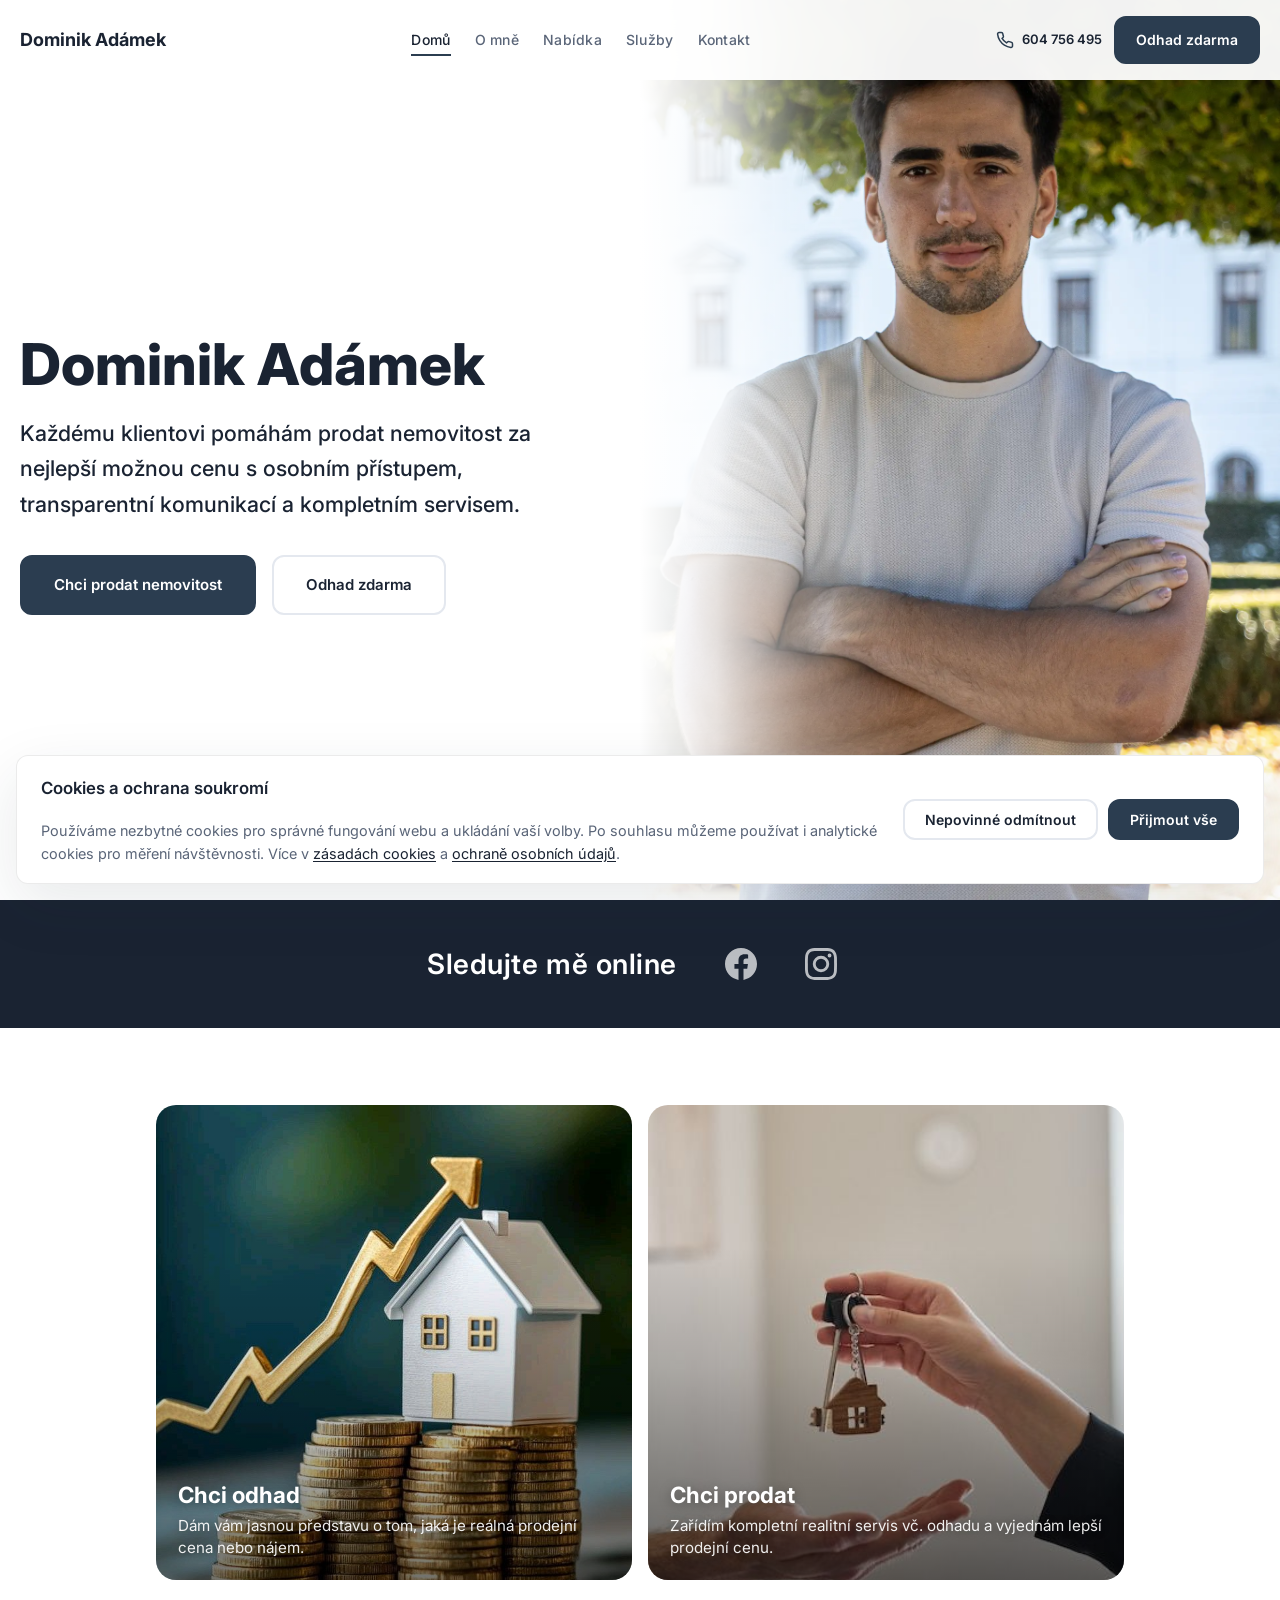
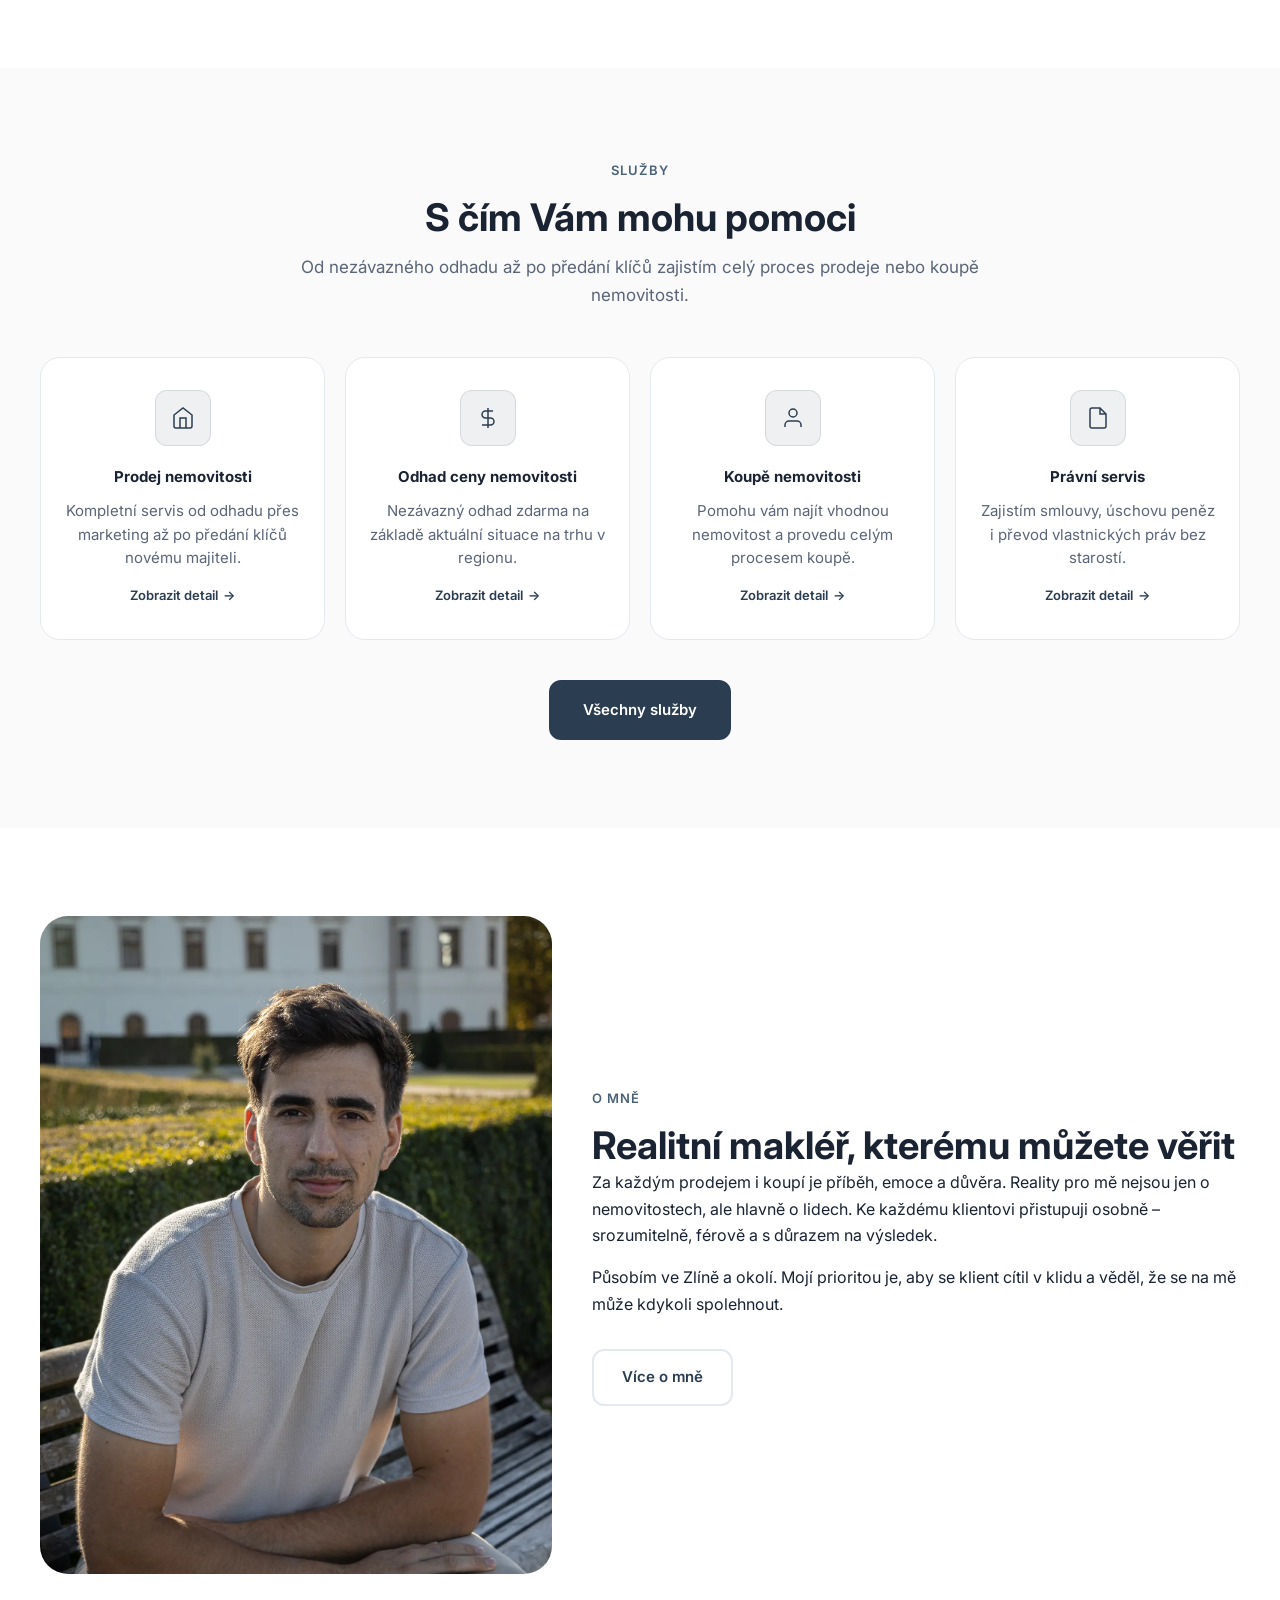
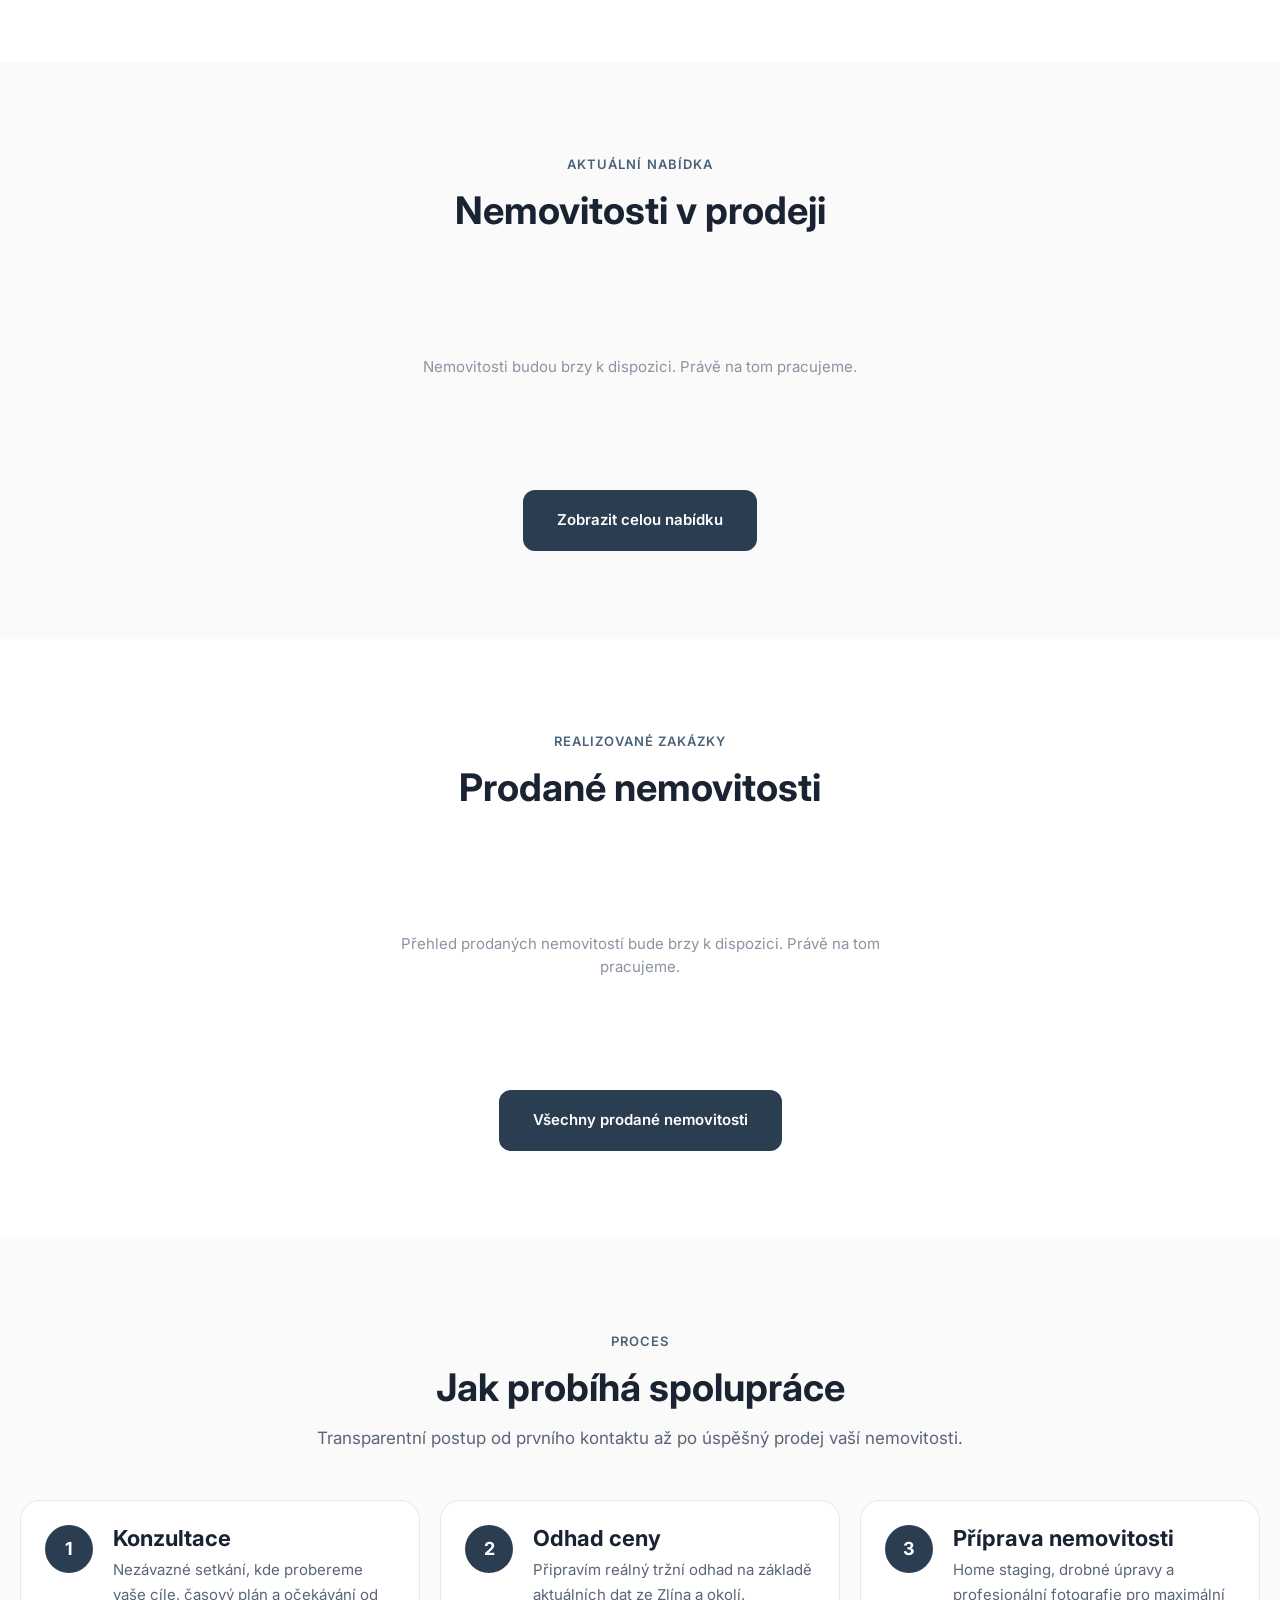
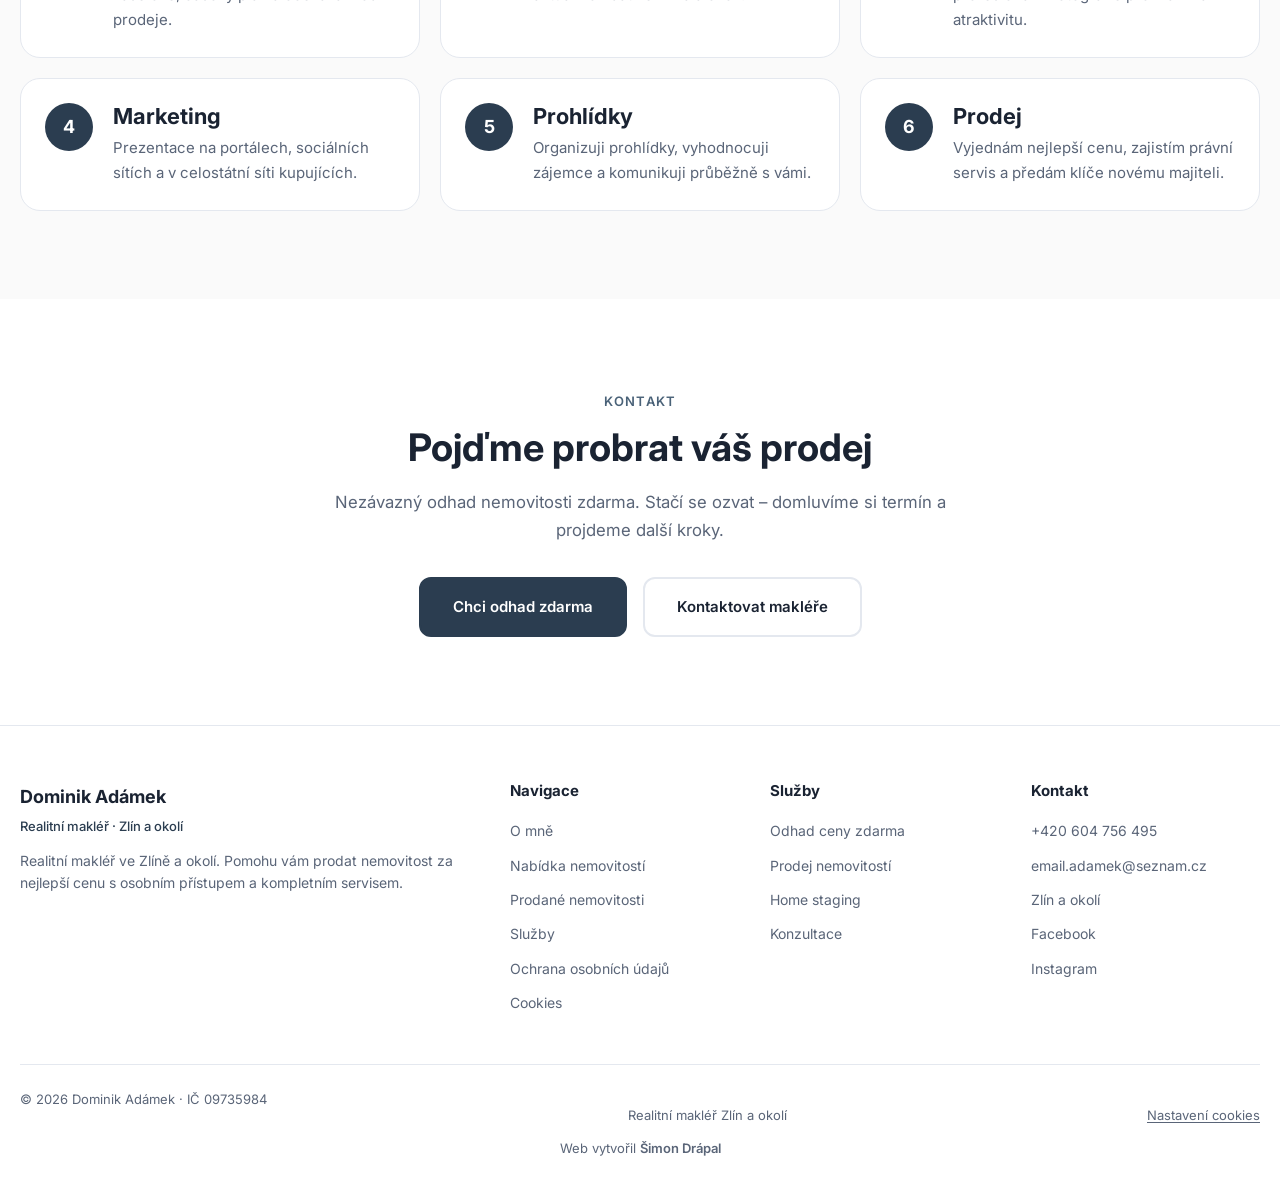
==== commit 4d6901ae: "nove fotky" ====
--- a/index.html
+++ b/index.html
@@ -106,7 +106,7 @@
     <!-- Hero -->
     <section class="hero hero--home" id="hero" aria-label="Úvodní sekce">
       <div class="hero__visual">
-        <img src="assets/images/uvodni_fotka.jpg" alt="Dominik Adámek, realitní makléř ve Zlíně a okolí" class="hero__visual-img" width="1600" height="1600" fetchpriority="high">
+        <img src="assets/images/uvodni_fotka.webp" alt="Dominik Adámek, realitní makléř ve Zlíně a okolí" class="hero__visual-img" width="1600" height="1600" fetchpriority="high">
       </div>
       <div class="container hero__inner">
         <div class="hero__content">
@@ -207,7 +207,7 @@
       <div class="container">
         <div class="about-preview">
           <div class="about-preview__image" data-animate>
-            <img src="assets/images/o_mne_fotka.jpg" alt="Dominik Adámek – realitní makléř Zlín a okolí" width="1000" height="1284" loading="lazy">
+            <img src="assets/images/o_mne_fotka.webp" alt="Dominik Adámek – realitní makléř Zlín a okolí" width="1000" height="1284" loading="lazy">
           </div>
           <div data-animate>
             <span class="section__label">O mně</span>
